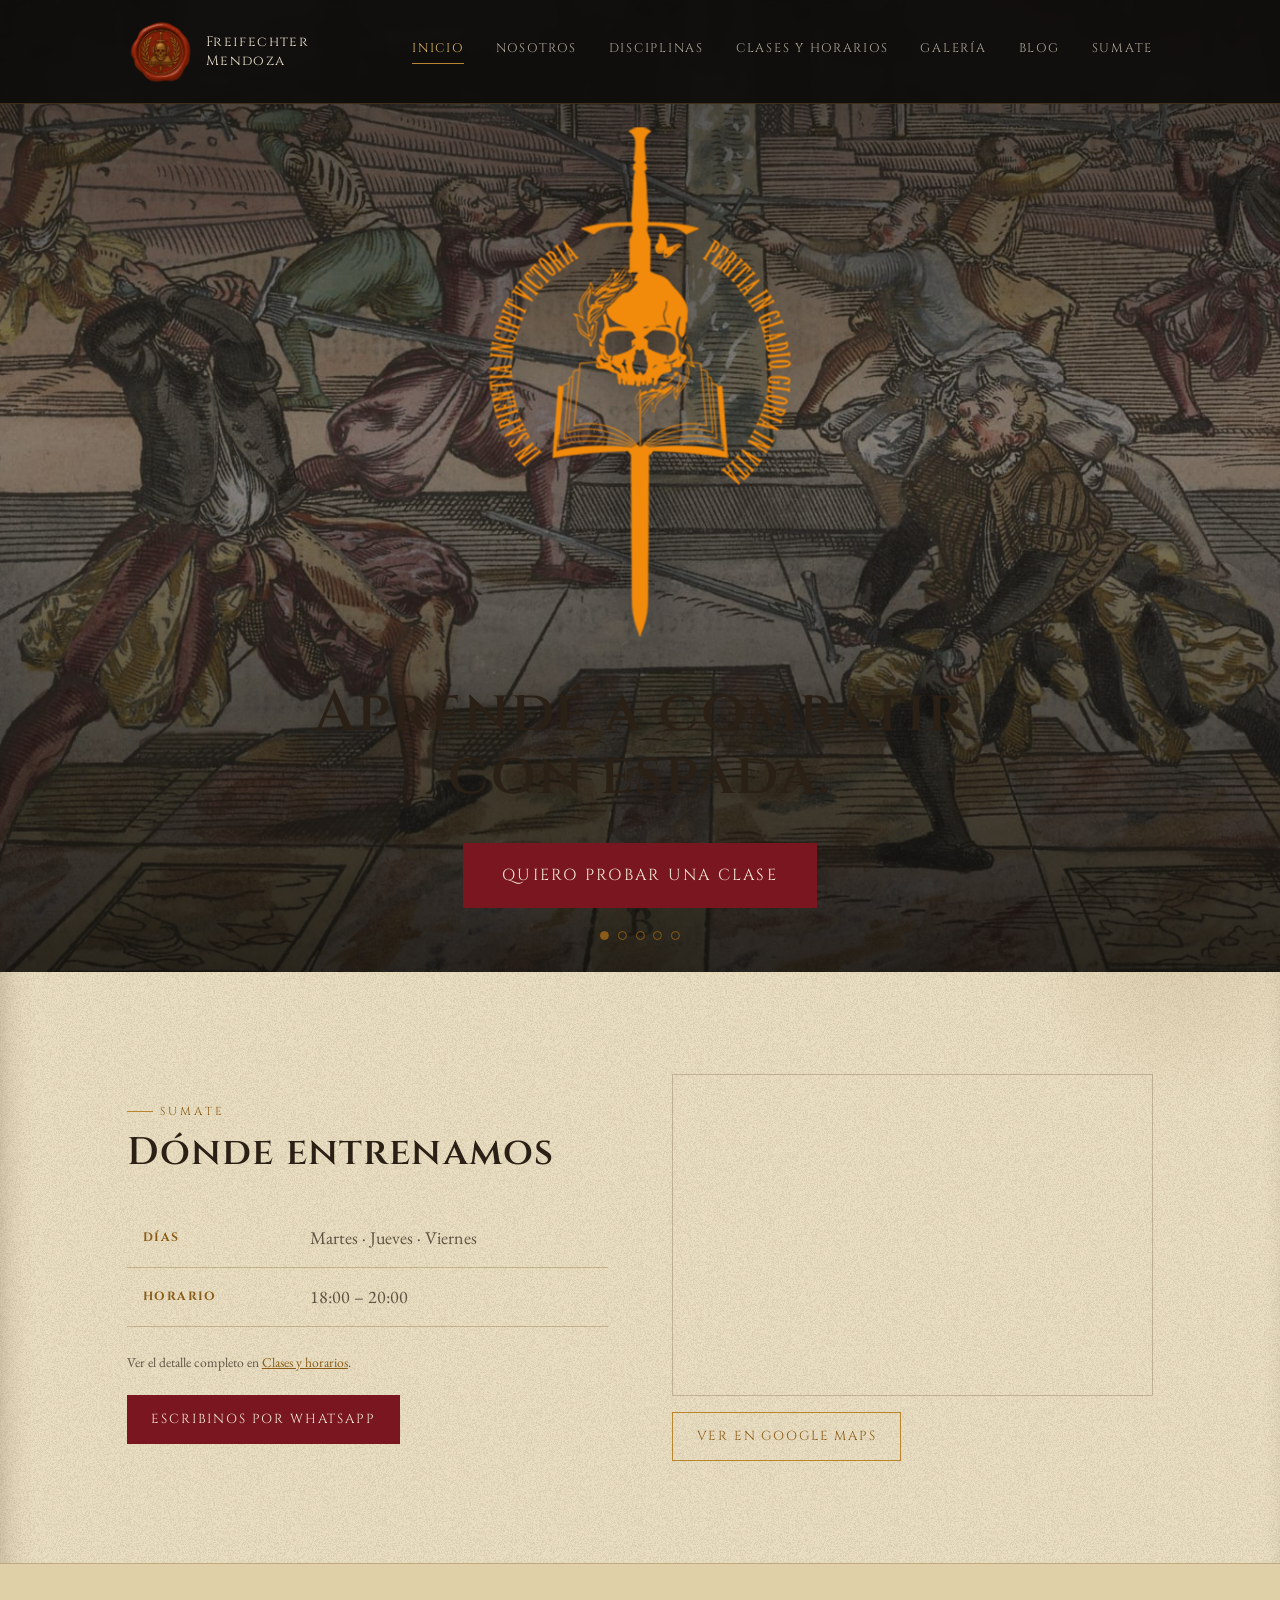
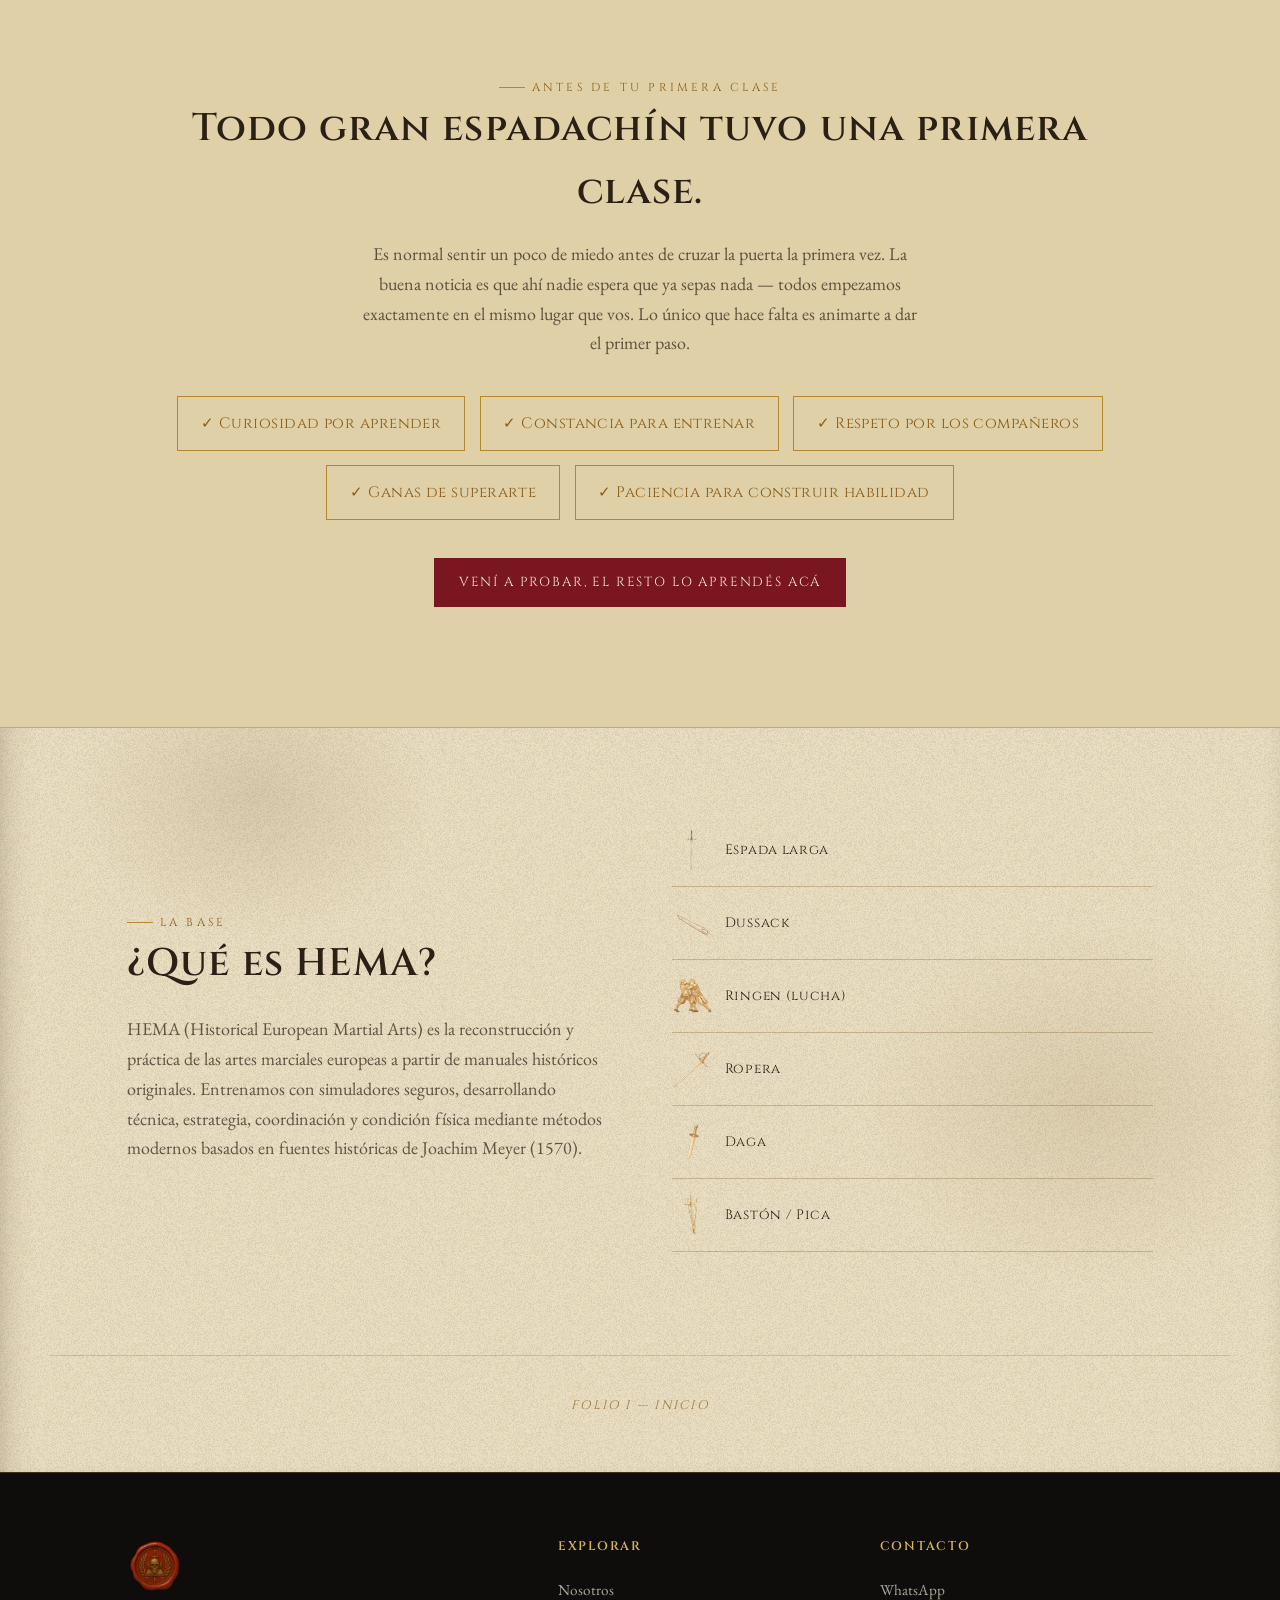
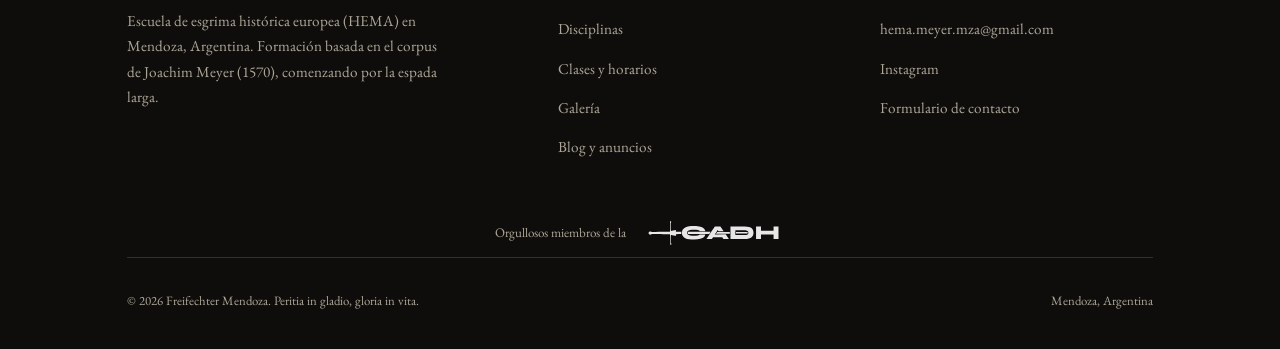
==== index.html @ 5e9ed5c6 "Add files via upload" ====
<!DOCTYPE html>
<html lang="es-AR">
<head>
<meta charset="UTF-8">
<meta name="viewport" content="width=device-width, initial-scale=1.0">
<title>Freifechter Mendoza · Esgrima Histórica Europea (HEMA) en Mendoza</title>
<meta name="description" content="Aprendé a combatir con espada en Mendoza. Esgrima Histórica Europea (HEMA) basada en el tratado de Joachim Meyer (1570). Clase de prueba sin cargo.">
<link rel="canonical" href="https://freifechter.ar/index.html">
<link rel="icon" type="image/png" href="assets/img/logo-icon.png">
<meta property="og:type" content="website">
<meta property="og:site_name" content="Freifechter Mendoza">
<meta property="og:title" content="Freifechter Mendoza · Esgrima Histórica Europea (HEMA) en Mendoza">
<meta property="og:description" content="Aprendé a combatir con espada en Mendoza. Esgrima Histórica Europea (HEMA) basada en el tratado de Joachim Meyer (1570).">
<meta property="og:image" content="https://freifechter.ar/assets/img/og-image.jpg">
<meta property="og:url" content="https://freifechter.ar/index.html">
<meta property="og:locale" content="es_AR">
<meta name="twitter:card" content="summary_large_image">
<meta name="twitter:title" content="Freifechter Mendoza · Esgrima Histórica Europea (HEMA) en Mendoza">
<meta name="twitter:description" content="Aprendé a combatir con espada en Mendoza. Basado en el tratado de Joachim Meyer (1570).">
<meta name="twitter:image" content="https://freifechter.ar/assets/img/og-image.jpg">
<link rel="stylesheet" href="assets/css/style.css">
<script type="application/ld+json">
{
  "@context": "https://schema.org",
  "@type": "SportsActivityLocation",
  "name": "Freifechter Mendoza",
  "url": "https://freifechter.ar/",
  "logo": "https://freifechter.ar/assets/img/logo.png",
  "image": "https://freifechter.ar/assets/img/og-image.jpg",
  "description": "Escuela de esgrima histórica europea (HEMA) en Mendoza, Argentina, basada en el tratado de Joachim Meyer (1570).",
  "sport": "Historical European Martial Arts (HEMA)",
  "email": "hema.meyer.mza@gmail.com",
  "telephone": "+5492613629978",
  "address": {
    "@type": "PostalAddress",
    "addressLocality": "Mendoza",
    "addressRegion": "Mendoza",
    "addressCountry": "AR"
  },
  "geo": {
    "@type": "GeoCoordinates",
    "latitude": -32.9106794,
    "longitude": -68.8632661
  },
  "sameAs": [
    "https://www.instagram.com/freifechtermendoza/"
  ]
}
</script>
</head>
<body>

<header class="site-header">
  <div class="container">
    <a href="index.html" class="brand">
      <img src="assets/img/logo-icon.png" alt="Escudo Freifechter Mendoza">
      <span class="brand-word">Freifechter<br>Mendoza</span>
    </a>
    <button class="nav-toggle" aria-label="Abrir menú" aria-expanded="false">☰</button>
    <nav class="main-nav">
      <a href="index.html" class="active">Inicio</a>
      <a href="nosotros.html" class="">Nosotros</a>
      <a href="disciplinas.html" class="">Disciplinas</a>
      <a href="horarios.html" class="">Clases y horarios</a>
      <a href="galeria.html" class="">Galería</a>
      <a href="blog.html" class="">Blog</a>
      <a href="contacto.html" class="">Sumate</a>
    </nav>
  </div>
</header>
<div class="sticky-cta">
  <a href="https://wa.me/5492613629978?text=Hola%21%20Quiero%20probar%20una%20clase%20en%20Freifechter%20Mendoza." target="_blank" rel="noopener" class="btn solid">Quiero probar una clase</a>
</div>

<main id="page" class="page-sheet">
<section class="hero-carousel">
  <div class="slide active" style="background-image:url('assets/img/hero/carousel-2.jpg')"></div>
  <div class="slide" style="background-image:url('assets/img/hero/carousel-3.jpg')"></div>
  <div class="slide" style="background-image:url('assets/img/hero/carousel-4.jpg')"></div>
  <div class="slide" style="background-image:url('assets/img/hero/carousel-5.jpg')"></div>
  <div class="slide" style="background-image:url('assets/img/hero/carousel-6.jpg')"></div>
  <div class="hero-content">
    <img src="assets/img/logo.png" alt="Freifechter Mendoza" class="hero-logo-big">
    <h1>Aprendé a combatir con espada.</h1>
    <a href="https://wa.me/5492613629978?text=Hola%21%20Quiero%20probar%20una%20clase%20en%20Freifechter%20Mendoza." target="_blank" rel="noopener" class="btn solid">Quiero probar una clase</a>
  </div>
  <div class="hero-dots">
    <button class="active" aria-label="Lámina 1"></button>
    <button aria-label="Lámina 2"></button>
    <button aria-label="Lámina 3"></button>
    <button aria-label="Lámina 4"></button>
    <button aria-label="Lámina 5"></button>
  </div>
</section>

<section>
  <div class="container split">
    <div class="reveal">
      <span class="eyebrow">Sumate</span>
      <h2>Dónde entrenamos</h2>
      <table class="schedule">
        <tr><th>Días</th><td>Martes · Jueves · Viernes</td></tr>
        <tr><th>Horario</th><td>18:00 – 20:00</td></tr>
      </table>
      <p class="form-note">Ver el detalle completo en <a href="horarios.html" style="color:var(--gold-light);">Clases y horarios</a>.</p>
      <a href="https://wa.me/5492613629978?text=Hola%21%20Quiero%20probar%20una%20clase%20en%20Freifechter%20Mendoza." target="_blank" rel="noopener" class="btn solid" style="margin-top:.5rem;">Escribinos por WhatsApp</a>
    </div>
    <div class="reveal">
      <div class="map-frame">
        <iframe src="https://www.google.com/maps?q=-32.9106794,-68.8632661&hl=es&z=15&output=embed" loading="lazy" title="Ubicación Freifechter Mendoza"></iframe>
      </div>
      <a href="https://maps.app.goo.gl/nJZAB4cJ3z2qL3cm6" target="_blank" rel="noopener" class="btn" style="margin-top:1rem;">Ver en Google Maps</a>
    </div>
  </div>
</section>

<section class="section-alt" style="text-align:center;">
  <div class="container">
    <span class="eyebrow">Antes de tu primera clase</span>
    <h2 style="margin-bottom:1rem;">Todo gran espadachín tuvo una primera clase.</h2>
    <p style="color:var(--text-soft);max-width:560px;margin:0 auto 2.4rem;">Es normal sentir un poco de miedo antes de cruzar la puerta la primera vez. La buena noticia es que ahí nadie espera que ya sepas nada — todos empezamos exactamente en el mismo lugar que vos. Lo único que hace falta es animarte a dar el primer paso.</p>
    <div class="myth-chips reveal">
      <span class="value-chip">✓ Curiosidad por aprender</span>
      <span class="value-chip">✓ Constancia para entrenar</span>
      <span class="value-chip">✓ Respeto por los compañeros</span>
      <span class="value-chip">✓ Ganas de superarte</span>
      <span class="value-chip">✓ Paciencia para construir habilidad</span>
    </div>
    <p style="margin-top:2.4rem;"><a href="https://wa.me/5492613629978?text=Hola%21%20Quiero%20probar%20una%20clase%20en%20Freifechter%20Mendoza." target="_blank" rel="noopener" class="btn solid">Vení a probar, el resto lo aprendés acá</a></p>
  </div>
</section>

<section>
  <div class="container split">
    <div class="reveal">
      <span class="eyebrow">La base</span>
      <h2>¿Qué es HEMA?</h2>
      <p style="color:var(--text-soft);">HEMA (Historical European Martial Arts) es la reconstrucción y práctica de las artes marciales europeas a partir de manuales históricos originales. Entrenamos con simuladores seguros, desarrollando técnica, estrategia, coordinación y condición física mediante métodos modernos basados en fuentes históricas de Joachim Meyer (1570).</p>
    </div>
    <ul class="weapon-list reveal">
      <li><img src="assets/img/espada-larga.png" alt=""> Espada larga</li>
      <li><img src="assets/img/dussack.png" alt=""> Dussack</li>
      <li><img src="assets/img/ringen.png" alt=""> Ringen (lucha)</li>
      <li><img src="assets/img/rapier.png" alt=""> Ropera</li>
      <li><img src="assets/img/daga.png" alt=""> Daga</li>
      <li><img src="assets/img/baston-pica.png" alt=""> Bastón / Pica</li>
    </ul>
  </div>
</section>
<div class="folio">Folio I — Inicio</div>
</main>

<footer>
  <div class="container">
    <div class="footer-grid">
      <div class="footer-brand">
        <img src="assets/img/logo-icon.png" alt="Escudo Freifechter Mendoza" style="width:56px;height:56px;">
        <p>Escuela de esgrima histórica europea (HEMA) en Mendoza, Argentina. Formación basada en el corpus de Joachim Meyer (1570), comenzando por la espada larga.</p>
      </div>
      <div>
        <h4>Explorar</h4>
        <ul>
          <li><a href="nosotros.html">Nosotros</a></li>
          <li><a href="disciplinas.html">Disciplinas</a></li>
          <li><a href="horarios.html">Clases y horarios</a></li>
          <li><a href="galeria.html">Galería</a></li>
          <li><a href="blog.html">Blog y anuncios</a></li>
        </ul>
      </div>
      <div>
        <h4>Contacto</h4>
        <ul>
          <li><a href="https://wa.me/5492613629978?text=Hola%21%20Quiero%20probar%20una%20clase%20en%20Freifechter%20Mendoza." target="_blank" rel="noopener">WhatsApp</a></li>
          <li><a href="mailto:hema.meyer.mza@gmail.com">hema.meyer.mza@gmail.com</a></li>
          <li><a href="https://www.instagram.com/freifechtermendoza/" target="_blank" rel="noopener">Instagram</a></li>
          <li><a href="contacto.html">Formulario de contacto</a></li>
        </ul>
      </div>
    </div>
    <div class="footer-partners">
      <span>Orgullosos miembros de la</span>
      <a href="https://www.cadh-hema.com.ar" target="_blank" rel="noopener">
        <img src="assets/img/logo-cadh.svg" alt="Comunidad Argentina de HEMA">
      </a>
    </div>
    <div class="footer-bottom">
      <span>© <span id="year"></span> Freifechter Mendoza. Peritia in gladio, gloria in vita.</span>
      <span>Mendoza, Argentina</span>
    </div>
  </div>
</footer>

<script>document.getElementById('year').textContent = new Date().getFullYear();</script>
<script src="assets/js/main.js"></script>
<script src="assets/js/hero-carousel.js"></script>
<script src="assets/js/page-transitions.js"></script>
</body>
</html>
---- assets/css/style.css ----
@import url('https://fonts.googleapis.com/css2?family=Cinzel:wght@500;600;700&family=EB+Garamond:ital,wght@0,400;0,500;0,600;1,400&display=swap');

/* ===== Tokens ===== */
:root{
  --ink:        #0e0d0b;
  --ink-2:      #17140f;
  --ink-3:      #221d16;
  --parchment:  #ece2cf;
  --parchment-2:#e2d5b8;
  --gold:       #b8862f;
  --gold-light: #d9b45c;
  --wax:        #7a1620;
  --wax-light:  #9c2430;
  --line:       rgba(184,134,47,.28);
  --text-soft:  rgba(236,226,207,.72);

  /* Fijas: para texto sobre superficies de acento (botones, badges) que no
     deben invertirse aunque el tema de la página (.page-sheet) cambie */
  --ink-fixed:   #0e0d0b;
  --cream-fixed: #f4ead2;

  --display: 'Cinzel', serif;
  --body: 'EB Garamond', serif;

  --maxw: 1180px;
}

*,*::before,*::after{ box-sizing: border-box; }
html{ scroll-behavior: smooth; }
body{
  margin:0;
  background: var(--ink);
  color: var(--parchment);
  font-family: var(--body);
  font-size: 18px;
  line-height: 1.65;
  -webkit-font-smoothing: antialiased;
}
img{ max-width:100%; display:block; }
a{ color: inherit; }

h1,h2,h3,h4{
  font-family: var(--display);
  font-weight: 600;
  letter-spacing: .03em;
  margin: 0 0 .5em;
  color: var(--parchment);
}
h1{ font-size: clamp(2.4rem, 5vw, 4.2rem); line-height: 1.08; }
h2{ font-size: clamp(1.7rem, 3vw, 2.5rem); }
h3{ font-size: 1.3rem; }
p{ margin: 0 0 1em; }

.eyebrow{
  display:inline-flex; align-items:center; gap:.6em;
  font-family: var(--display);
  font-size: .72rem;
  letter-spacing: .28em;
  text-transform: uppercase;
  color: var(--gold-light);
}
.eyebrow::before{
  content:""; width:26px; height:1px; background: var(--gold);
}

.container{ max-width: var(--maxw); margin: 0 auto; padding: 0 6vw; }
section{ padding: clamp(3.5rem, 8vw, 7rem) 0; position:relative; }
.rule{
  width:100%; height:1px;
  background: linear-gradient(90deg, transparent, var(--line) 20%, var(--line) 80%, transparent);
  border:0;
}

/* ===== Botones ===== */
.btn{
  display:inline-flex; align-items:center; gap:.6em;
  font-family: var(--display);
  font-size: .82rem;
  letter-spacing:.14em;
  text-transform: uppercase;
  text-decoration:none;
  padding: .95em 1.8em;
  border: 1px solid var(--gold);
  color: var(--gold-light);
  background: transparent;
  transition: background .25s ease, color .25s ease, transform .2s ease;
}
.btn:hover{ background: var(--gold); color: var(--ink-fixed); transform: translateY(-1px); }
.btn.solid{ background: var(--wax); border-color: var(--wax); color: var(--cream-fixed); }
.btn.solid:hover{ background: var(--wax-light); border-color: var(--wax-light); }

/* ===== Header / Nav ===== */
.site-header{
  position: fixed; top:0; left:0; right:0; z-index: 100;
  padding: 1.1rem 0;
  transition: background .35s ease, padding .35s ease, border-color .35s ease;
  border-bottom: 1px solid var(--line);
  background: rgba(14,13,11,.92);
  backdrop-filter: blur(6px);
}
.site-header.solid{
  background: rgba(14,13,11,.92);
  backdrop-filter: blur(6px);
  border-bottom-color: var(--line);
  padding: .7rem 0;
}
.site-header .container{ display:flex; align-items:center; justify-content:space-between; gap:1.5rem; }
.brand{ display:flex; align-items:center; gap:.7rem; text-decoration:none; }
.brand svg, .brand img{ width:68px; height:68px; object-fit:contain; color: var(--gold-light); flex-shrink:0; }
.brand-word{ font-family: var(--display); font-size:.86rem; line-height:1.35; letter-spacing:.1em; color: var(--parchment); }

.nav-toggle{
  display:none; background:none; border:1px solid var(--line); color: var(--gold-light);
  width:42px; height:42px; align-items:center; justify-content:center; cursor:pointer;
}
nav.main-nav{ display:flex; align-items:center; gap:2rem; }
nav.main-nav a{
  font-family: var(--display); font-size: .78rem; letter-spacing:.14em; text-transform:uppercase;
  text-decoration:none; color: var(--text-soft); padding-bottom: 4px; border-bottom: 1px solid transparent;
  transition: color .2s, border-color .2s;
}
nav.main-nav a:hover, nav.main-nav a.active{ color: var(--gold-light); border-color: var(--gold); }

/* ===== Hero ===== */
.hero{
  min-height: 100vh;
  display:flex; align-items:center; justify-content:center; text-align:center;
  padding-top: 7rem;
  background:
    radial-gradient(ellipse at 50% 0%, rgba(184,134,47,.10), transparent 60%),
    var(--ink);
  position:relative;
  overflow:hidden;
}
.hero::before{
  content:""; position:absolute; inset:0;
  background-image: repeating-linear-gradient(0deg, rgba(255,255,255,.015) 0 1px, transparent 1px 3px);
  pointer-events:none;
}
.hero-inner{ position:relative; z-index:1; max-width: 760px; margin: 0 auto; padding: 0 6vw; }
.hero-crest{ width: clamp(150px, 22vw, 220px); margin: 0 auto 1.6rem; color: var(--gold-light); }
.hero h1{ margin-bottom:.4rem; }
.hero .motto{
  font-style: italic; color: var(--text-soft); font-size: 1.15rem; margin-bottom: 2rem;
}
.hero-cta{ display:flex; gap:1rem; justify-content:center; flex-wrap:wrap; }
.hero .scroll-hint{
  position:absolute; bottom: 2.2rem; left:50%; transform:translateX(-50%);
  font-family: var(--display); font-size:.65rem; letter-spacing:.3em; color: var(--text-soft);
}

/* ===== Sub-hero (páginas internas) ===== */
.page-hero{
  padding: 9rem 0 3rem; text-align:center;
  background: linear-gradient(180deg, var(--ink-2), var(--ink));
  border-bottom: 1px solid var(--line);
}
.page-hero h1{ margin-bottom: .6rem; }
.page-hero p{ color: var(--text-soft); max-width: 640px; margin: 0 auto; }

/* ===== Cards / Grid ===== */
.grid{ display:grid; gap: 2.4rem; }
.grid.cols-3{ grid-template-columns: repeat(3, 1fr); }
.grid.cols-2{ grid-template-columns: repeat(2, 1fr); }

.card{
  background: var(--ink-2);
  border: 1px solid var(--line);
  padding: 2.2rem 1.9rem;
  position: relative;
}
.card .icon{ width:44px; height:44px; color: var(--gold-light); margin-bottom: 1.2rem; }
.card h3{ margin-bottom:.6rem; }
.card p{ color: var(--text-soft); margin-bottom:0; font-size: .98rem; }

.card.dark{ background: var(--ink-3); }

/* ===== Artículo de blog (lectura larga) ===== */
.article-hero{ padding: 8rem 0 2rem; }
.article-hero .back-link{
  display:inline-flex; align-items:center; gap:.4em; font-family: var(--display);
  font-size:.75rem; letter-spacing:.1em; text-transform:uppercase; color: var(--gold-light);
  text-decoration:none; margin-bottom:1.6rem;
}
.article-hero h1{ max-width: 20ch; }
.article-body{ max-width: 68ch; margin: 0 auto; }
.article-body p{ color: var(--text-soft); font-size:1.08rem; line-height:1.8; margin-bottom:1.4em; }
.article-body h2{ font-size:1.5rem; margin-top:2.2em; margin-bottom:.6em; }
.article-body blockquote{
  margin: 2em 0; padding: .2em 0 .2em 1.4em; border-left: 3px solid var(--gold);
  font-style: italic; color: var(--parchment); font-size:1.15rem;
}
.article-meta{ display:flex; gap:1.2rem; align-items:center; color: var(--text-soft); font-size:.85rem; margin-bottom:2.5rem; }


/* ===== Sección oscura alterna / parchment ===== */
.section-alt{ background: var(--ink-2); border-top:1px solid var(--line); border-bottom:1px solid var(--line); }

.split{ display:grid; grid-template-columns: 1fr 1fr; gap: 4rem; align-items:center; }

/* ===== Tabla horarios ===== */
table.schedule{ width:100%; border-collapse:collapse; margin: 1.5rem 0; }
table.schedule th, table.schedule td{
  text-align:left; padding: .9rem 1rem; border-bottom:1px solid var(--line);
}
table.schedule th{ font-family: var(--display); font-size:.75rem; letter-spacing:.12em; text-transform:uppercase; color: var(--gold-light); }
table.schedule td{ color: var(--text-soft); }

/* ===== Galería ===== */
.gallery-grid{ display:grid; grid-template-columns: repeat(3,1fr); gap: 1rem; }
.gallery-item{
  aspect-ratio: 4/5; background: var(--ink-3); border:1px solid var(--line);
  display:flex; align-items:center; justify-content:center; text-align:center; padding:1rem;
  color: var(--text-soft); font-size:.85rem; position:relative; overflow:hidden;
}
.gallery-item img{ position:absolute; inset:0; width:100%; height:100%; object-fit:cover; }
.gallery-item .placeholder-icon{ width:34px; height:34px; color: var(--gold); margin: 0 auto .6rem; opacity:.7; }

/* ===== Eventos ===== */
.event-card{ display:flex; gap:1.4rem; border-bottom:1px solid var(--line); padding: 1.8rem 0; }
.event-date{
  flex: 0 0 84px; text-align:center; border:1px solid var(--gold); padding: .7rem .4rem; height:fit-content;
}
.event-date .day{ font-family: var(--display); font-size:1.7rem; color: var(--gold-light); line-height:1; }
.event-date .month{ font-size:.68rem; letter-spacing:.14em; text-transform:uppercase; color: var(--text-soft); }
.event-tag{
  display:inline-block; font-size:.68rem; letter-spacing:.1em; text-transform:uppercase;
  color: var(--wax-light); border:1px solid var(--wax); padding:.2em .7em; margin-bottom:.5em;
}

/* ===== Formularios ===== */
form.club-form{ display:grid; gap:1.2rem; max-width: 560px; }
.field{ display:grid; gap:.4rem; }
.field label{
  font-family: var(--display); font-size:.72rem; letter-spacing:.14em; text-transform:uppercase; color: var(--gold-light);
}
.field input, .field select, .field textarea{
  background: var(--ink-2); border:1px solid var(--line); color: var(--parchment);
  padding: .85rem 1rem; font-family: var(--body); font-size:1rem;
}
.field input:focus, .field select:focus, .field textarea:focus{
  outline: none; border-color: var(--gold);
}
.field-row{ display:grid; grid-template-columns:1fr 1fr; gap:1.2rem; }
.form-note{ font-size:.85rem; color: var(--text-soft); }

/* ===== Footer ===== */
footer{ border-top:1px solid var(--line); padding: 4rem 0 2.4rem; }
.footer-grid{ display:grid; grid-template-columns: 1.4fr 1fr 1fr; gap: 3rem; margin-bottom: 3rem; }
.footer-brand svg, .footer-brand img{ width:56px; height:56px; object-fit:contain; color: var(--gold-light); margin-bottom:1rem; }
.footer-brand p{ color: var(--text-soft); font-size:.95rem; max-width: 320px; }
footer h4{ font-family: var(--display); font-size:.78rem; letter-spacing:.14em; text-transform:uppercase; color: var(--gold-light); margin-bottom:1rem; }
footer ul{ list-style:none; margin:0; padding:0; display:grid; gap:.6rem; }
footer a{ text-decoration:none; color: var(--text-soft); font-size:.95rem; }
footer a:hover{ color: var(--gold-light); }
.footer-partners{
  display:flex; align-items:center; justify-content:center; gap:1rem;
  flex-wrap:wrap; margin-top: 2rem;
}
.footer-partners span{ font-size:.82rem; color: var(--text-soft); }
.footer-partners img{ height:48px; width:auto; opacity:.9; transition: opacity .2s ease; filter: brightness(1.15); }
.footer-partners a:hover img{ opacity:1; }

.footer-bottom{
  display:flex; justify-content:space-between; flex-wrap:wrap; gap:1rem;
  font-size:.8rem; color: var(--text-soft); padding-top: 2rem; border-top:1px solid var(--line);
}

/* ===== Reveal on scroll ===== */
.reveal{ opacity:0; transform: translateY(18px); transition: opacity .7s ease, transform .7s ease; }
.reveal.in{ opacity:1; transform:none; }
@media (prefers-reduced-motion: reduce){
  .reveal{ opacity:1; transform:none; transition:none; }
  html{ scroll-behavior:auto; }
}

/* ===== Hero carousel (landing) ===== */
.hero-carousel{
  position:relative; min-height:100vh;
  display:flex; align-items:center; justify-content:center; text-align:center;
  overflow:hidden; padding: 7rem 1.5rem 4rem;
  background: var(--ink);
}
.hero-carousel .slide{
  position:absolute; inset:0; background-size:cover; background-position:center;
  opacity:0; transition: opacity 1.8s ease; z-index:0;
}
.hero-carousel .slide.active{ opacity:1; }
.hero-carousel::before{
  content:""; position:absolute; inset:0; z-index:1;
  background:
    linear-gradient(180deg, rgba(9,8,6,.72) 0%, rgba(9,8,6,.42) 45%, rgba(9,8,6,.82) 100%);
}
.hero-carousel .hero-content{ position:relative; z-index:2; max-width: 760px; animation: heroPunch 1.1s cubic-bezier(.16,.9,.25,1) both; }
@keyframes heroPunch{ from{ opacity:0; transform: translateY(26px) scale(.97);} to{ opacity:1; transform:none; } }
@media (prefers-reduced-motion: reduce){ .hero-carousel .hero-content{ animation:none; } }
.hero-logo-big{
  height: clamp(240px, 60vh, 620px); width:auto; margin: 0 auto 1.8rem;
  filter: drop-shadow(0 6px 22px rgba(0,0,0,.55));
}
.hero-carousel h1{
  font-size: clamp(2rem, 4.6vw, 3.6rem); line-height:1.1; margin-bottom: 2.2rem;
  text-shadow: 0 3px 24px rgba(0,0,0,.55);
}
.hero-carousel .btn{ font-size:1rem; padding: 1.15em 2.4em; }
.hero-dots{
  position:absolute; bottom: 2rem; left:50%; transform:translateX(-50%); z-index:2;
  display:flex; gap:.55rem;
}
.hero-dots button{
  width:9px; height:9px; border-radius:50%; padding:0; cursor:pointer;
  border:1px solid var(--gold-light); background:transparent; transition: background .25s ease;
}
.hero-dots button.active{ background: var(--gold-light); }

/* CTA flotante siempre visible en mobile */
.sticky-cta{
  position: fixed; left:0; right:0; bottom:0; z-index: 90;
  display:none; padding: .8rem 1rem; background: rgba(14,13,11,.96);
  border-top:1px solid var(--line); backdrop-filter: blur(6px);
}
.sticky-cta .btn{ width:100%; justify-content:center; }
@media (max-width: 680px){ .sticky-cta{ display:block; } body{ padding-bottom: 4.6rem; } }

/* ===== Iconos laterales (qué es HEMA) ===== */
.weapon-list{ display:grid; gap: 1rem; list-style:none; margin:0; padding:0; }
.weapon-list li{
  display:flex; align-items:center; gap:.8rem; font-family: var(--display);
  font-size:.85rem; letter-spacing:.05em; color: var(--parchment);
  border-bottom: 1px solid var(--line); padding-bottom: 1rem;
}
.weapon-list li img{ width:40px; height:40px; object-fit:contain; flex-shrink:0; }
.weapon-list li span.ico{ font-size:1.2rem; }
.plate-frame{
  background: var(--ink-2); border:1px solid var(--gold); padding: 10px;
  box-shadow: 0 0 0 1px rgba(184,134,47,.15), 0 24px 50px -20px rgba(0,0,0,.55);
}
.plate-frame img{ width:100%; display:block; }

/* ===== Timeline de entrenamiento (horizontal) ===== */
.training-flow{ display:flex; flex-wrap:wrap; align-items:center; justify-content:center; gap: .3rem 0; }
.training-flow .step{
  border:1px solid var(--line); background: var(--ink-2); padding: 1rem 1.3rem;
  font-family: var(--display); font-size:.82rem; letter-spacing:.08em; text-align:center; text-transform:uppercase;
  color: var(--gold-light);
}
.training-flow .arrow{ color: var(--gold); padding: 0 .7rem; font-size:1.1rem; }
@media (max-width:680px){
  .training-flow{ flex-direction:column; }
  .training-flow .arrow{ transform: rotate(90deg); padding: .2rem 0; }
}

/* ===== Roadmap primer año (vertical) ===== */
.roadmap{ display:grid; gap: 0; }
.roadmap .rm-item{
  display:grid; grid-template-columns: 110px 1fr; gap: 1.6rem; padding: 1.6rem 0;
  border-bottom:1px solid var(--line);
}
.roadmap .rm-item:last-child{ border-bottom:none; }
.roadmap .rm-month{ font-family: var(--display); color: var(--gold-light); font-size:1rem; letter-spacing:.08em; }
.roadmap .rm-month span{ display:block; font-size:.65rem; color: var(--text-soft); letter-spacing:.14em; margin-top:.2rem; }
.roadmap p{ margin:0; color: var(--text-soft); }
@media (max-width:680px){ .roadmap .rm-item{ grid-template-columns: 1fr; gap:.4rem; } }

/* ===== FAQ (siempre visible, sin acordeón) ===== */
.faq-list{ display:grid; gap: 1.8rem; }
.faq-item h3{ margin-bottom:.4rem; }
.faq-item p{ color: var(--text-soft); margin:0; }

/* ===== Mitos (lista larga, con explicación) ===== */
.myth-list{ display:grid; gap: 1rem; }
.myth-item{
  display:flex; gap:.9rem; align-items:flex-start; padding: 1rem 1.2rem;
  background: var(--ink-2); border:1px solid var(--line);
}
.myth-item .mark{ color: var(--gold-light); font-family: var(--display); flex-shrink:0; }
.myth-item .myth{ color: var(--text-soft); font-size:.85rem; display:block; margin-bottom:.15rem; text-decoration: line-through; opacity:.6; }
.myth-item .real{ font-family: var(--body); font-style: italic; }

/* ===== Mitos compactos (chips cortos, para la home) ===== */
.myth-chips{ display:flex; flex-wrap:wrap; gap:.9rem; justify-content:center; }
.myth-chip{
  display:inline-flex; align-items:center; gap:.6em; border:1px solid var(--gold);
  padding: .9em 1.5em; font-family: var(--display); font-size:.95rem; letter-spacing:.03em;
  color: var(--parchment); background: var(--ink-2);
}
.myth-chip .x{ color: var(--wax-light); font-weight:bold; }

.value-chip{
  display:inline-flex; align-items:center; gap:.6em; border:1px solid var(--gold);
  padding: .9em 1.5em; font-family: var(--display); font-size:.95rem; letter-spacing:.03em;
  color: var(--gold-light); background: var(--ink-2);
}

/* ===== Badges de estado (disciplinas) ===== */
.status{
  display:inline-block; font-family: var(--display); font-size:.66rem; letter-spacing:.12em;
  text-transform:uppercase; padding:.3em .8em; margin-bottom: .8rem;
}
.status.activa{ color: var(--ink-fixed); background: var(--gold-light); }
.status.formacion{ color: var(--gold-light); background:transparent; border:1px solid var(--gold); }

/* ===== Mapa ===== */
.map-frame{ border:1px solid var(--line); filter: grayscale(.4) sepia(.15) contrast(1.05); }
.map-frame iframe{ width:100%; height:320px; border:0; display:block; }

@media (max-width: 900px){
  .hero-carousel{ padding-top: 8rem; }
}


/* ===== Experimento: tratado antiguo — páginas con vuelta de hoja ===== */
body{ perspective: 1800px; }

.page-sheet{
  /* Tema de página: papel envejecido (invierte la paleta solo dentro de la hoja;
     header y footer quedan con el tema oscuro original, como la tapa del libro) */
  --ink:        #e9ddc0;
  --ink-2:      #dfd0a8;
  --ink-3:      #d3c091;
  --parchment:  #2b2015;
  --gold-light: #8a5c17;
  --text-soft:  rgba(43,32,21,.72);
  --line:       rgba(120,80,30,.3);

  background-color: var(--ink);
  background-image:
    radial-gradient(ellipse 340px 260px at 8% 12%, rgba(120,90,40,.16), transparent 60%),
    radial-gradient(ellipse 260px 300px at 92% 30%, rgba(120,90,40,.14), transparent 60%),
    radial-gradient(ellipse 300px 240px at 20% 78%, rgba(90,60,20,.12), transparent 60%),
    radial-gradient(ellipse 380px 300px at 85% 88%, rgba(120,90,40,.13), transparent 60%),
    radial-gradient(ellipse 900px 500px at 50% 0%, rgba(255,250,235,.35), transparent 60%),
    url("../img/paper-noise.png");
  background-repeat: no-repeat, no-repeat, no-repeat, no-repeat, no-repeat, repeat;
  background-size: auto, auto, auto, auto, auto, 256px 256px;
  color: var(--parchment);
  position: relative;
  transform-origin: left center;
  transform-style: preserve-3d;
  will-change: transform, opacity;
  transition: transform .5s cubic-bezier(.6,0,.4,1), opacity .42s ease;
  box-shadow: inset 26px 0 36px -30px rgba(60,42,20,.35), inset -10px 0 24px -20px rgba(60,42,20,.25);
}

.page-sheet.leaving{
  transform: rotateY(-12deg) translateX(-2%) scale(.98);
  opacity: 0;
  box-shadow: -40px 0 80px -20px rgba(0,0,0,.6);
}
.page-sheet.entering{
  transform: rotateY(10deg) translateX(2%) scale(.98);
  opacity: 0;
}
.page-sheet.settled{
  transform: none;
  opacity: 1;
}

.folio{
  max-width: var(--maxw); margin: 0 auto; padding: 2.5rem 6vw 3.5rem;
  text-align:center; font-family: var(--display); font-style:italic; font-size:.78rem;
  letter-spacing:.18em; text-transform:uppercase; color: var(--gold-light); opacity:.75;
  border-top: 1px solid var(--line);
}

@media (prefers-reduced-motion: reduce){
  .page-sheet, .page-sheet.leaving, .page-sheet.entering, .page-sheet.settled{
    transition:none; transform:none; opacity:1;
  }
}

@media (max-width: 900px){
  .grid.cols-3{ grid-template-columns: 1fr 1fr; }
  .footer-grid{ grid-template-columns: 1fr 1fr; }
  .split{ grid-template-columns: 1fr; gap:2rem; }
}
@media (max-width: 680px){
  body{ font-size:16.5px; }
  .grid.cols-3, .grid.cols-2{ grid-template-columns: 1fr; }
  .gallery-grid{ grid-template-columns: repeat(2,1fr); }
  .field-row{ grid-template-columns: 1fr; }
  .footer-grid{ grid-template-columns: 1fr; gap:2rem; }
  nav.main-nav{
    position:fixed; inset: 0 0 0 auto; width: min(76vw, 320px);
    background: var(--ink-2); border-left:1px solid var(--line);
    flex-direction:column; align-items:flex-start; justify-content:center;
    gap: 1.6rem; padding: 2rem; transform: translateX(100%); transition: transform .3s ease;
  }
  nav.main-nav.open{ transform:none; }
  .nav-toggle{ display:flex; }
}
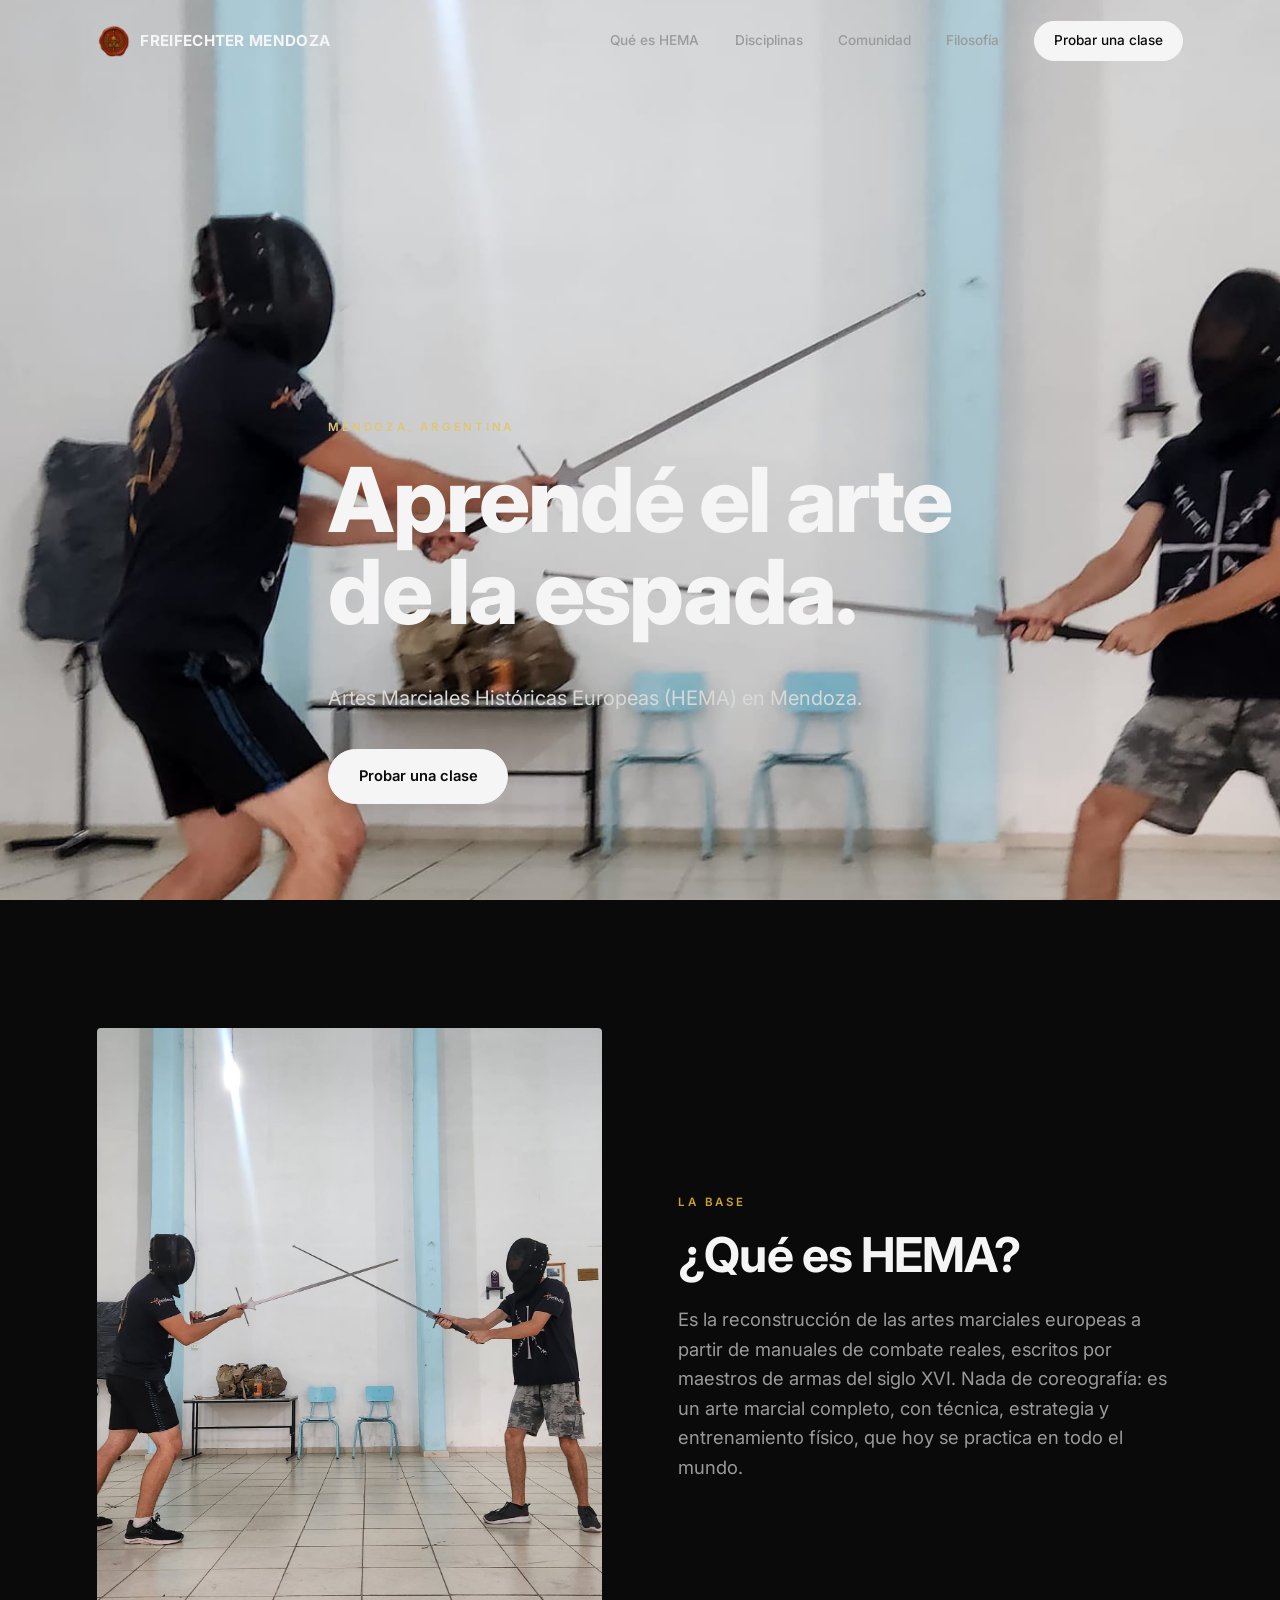
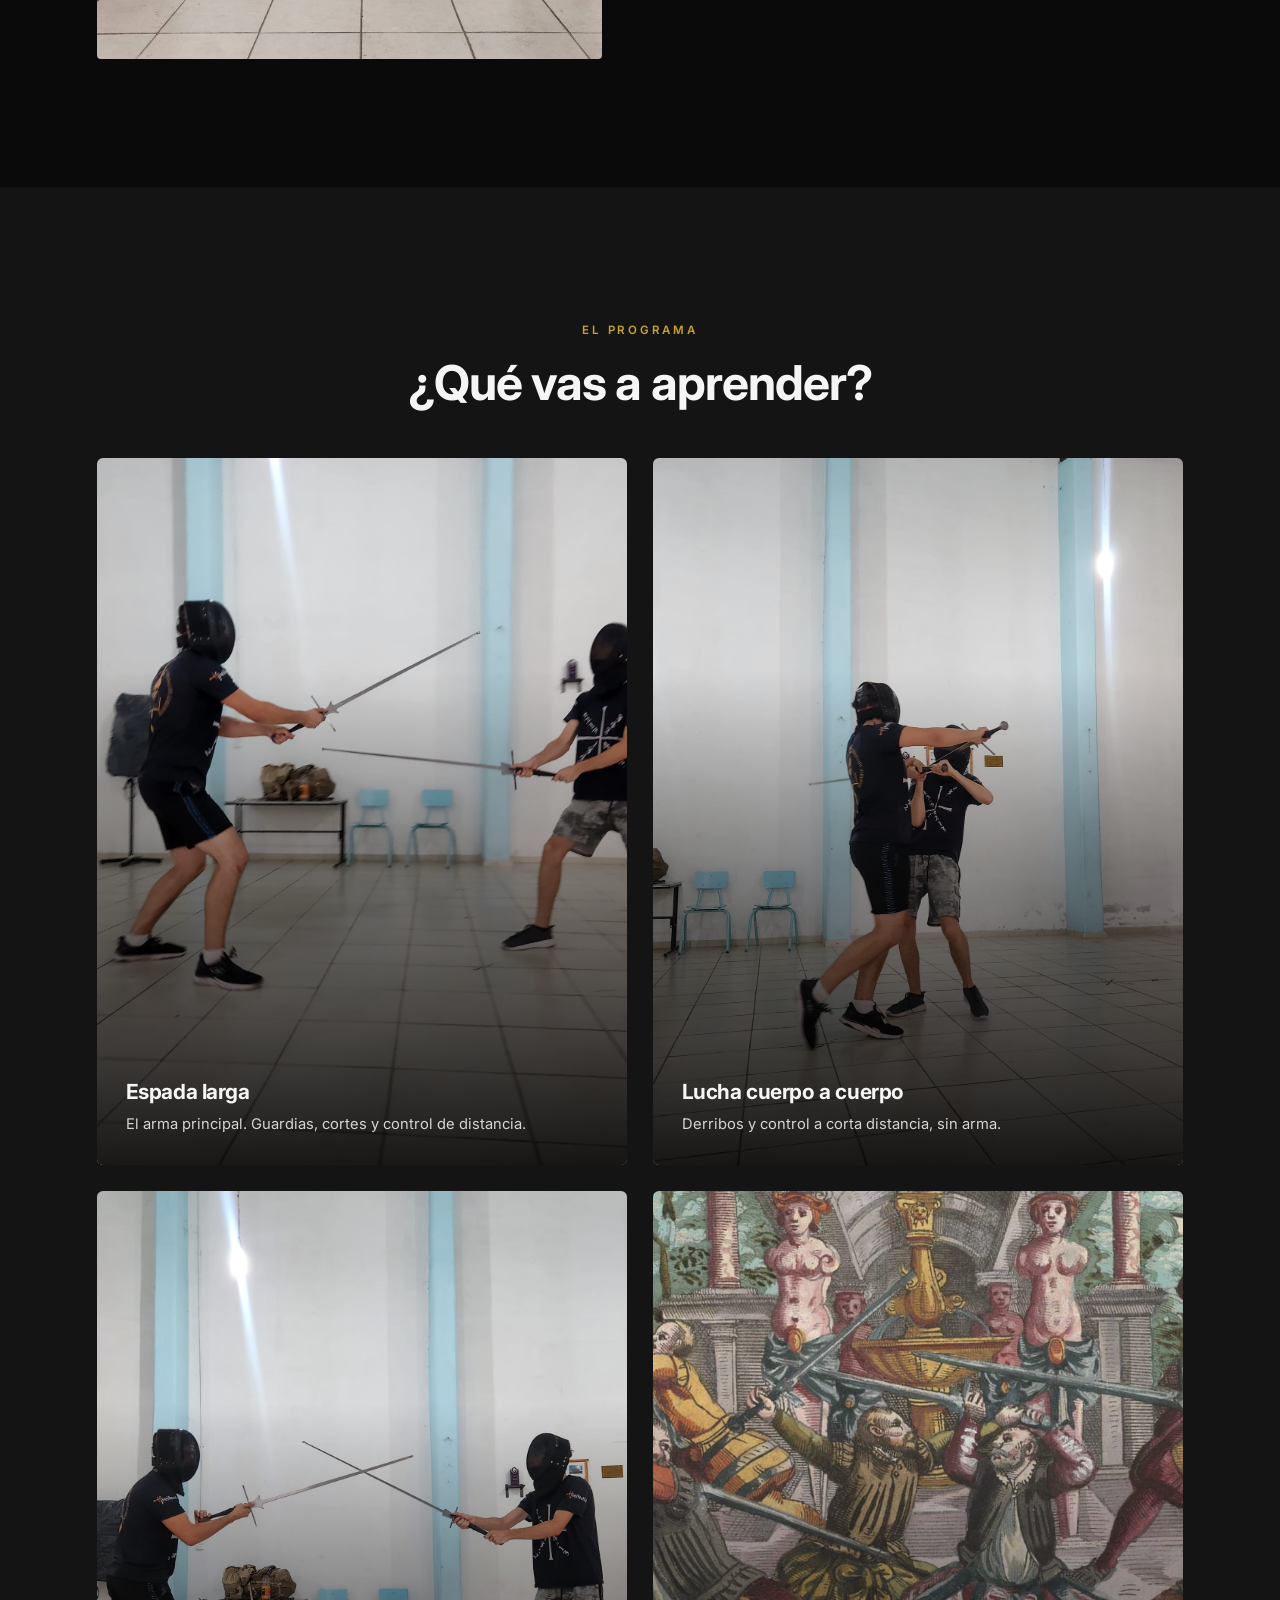
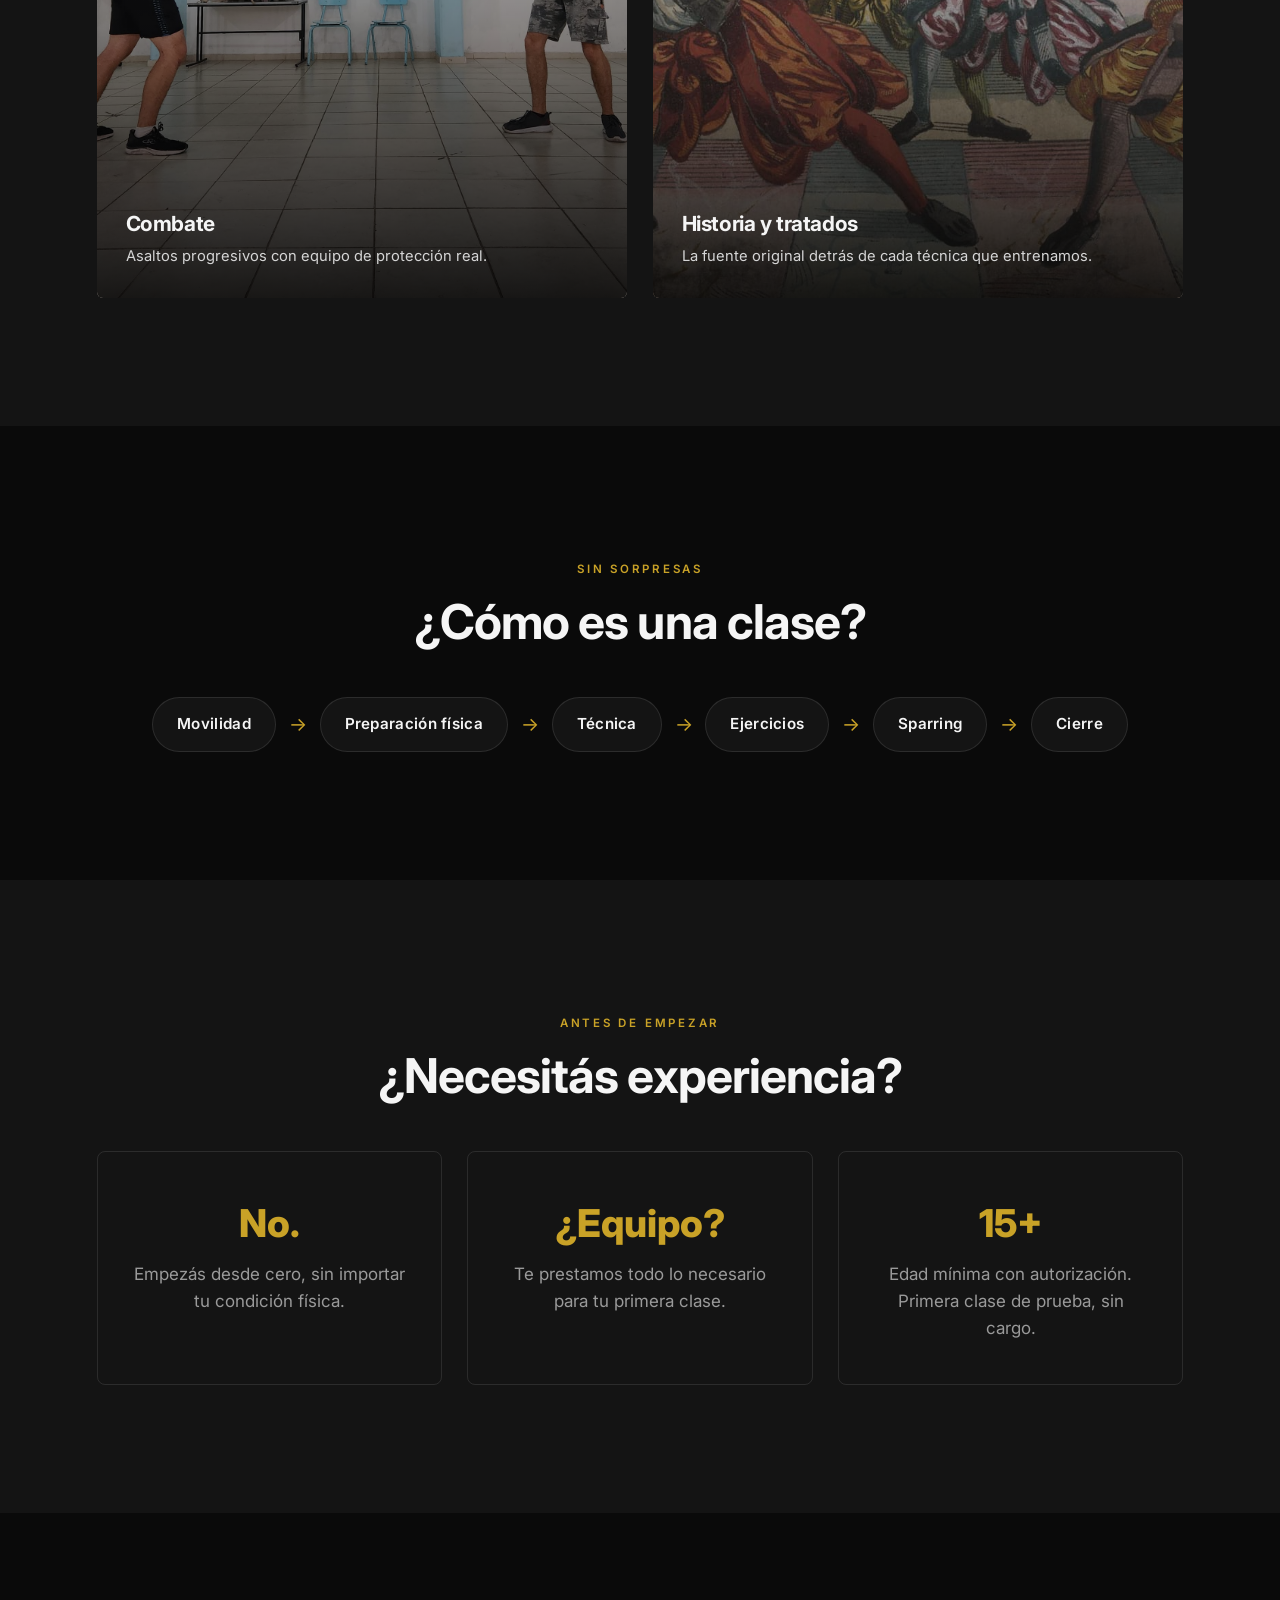
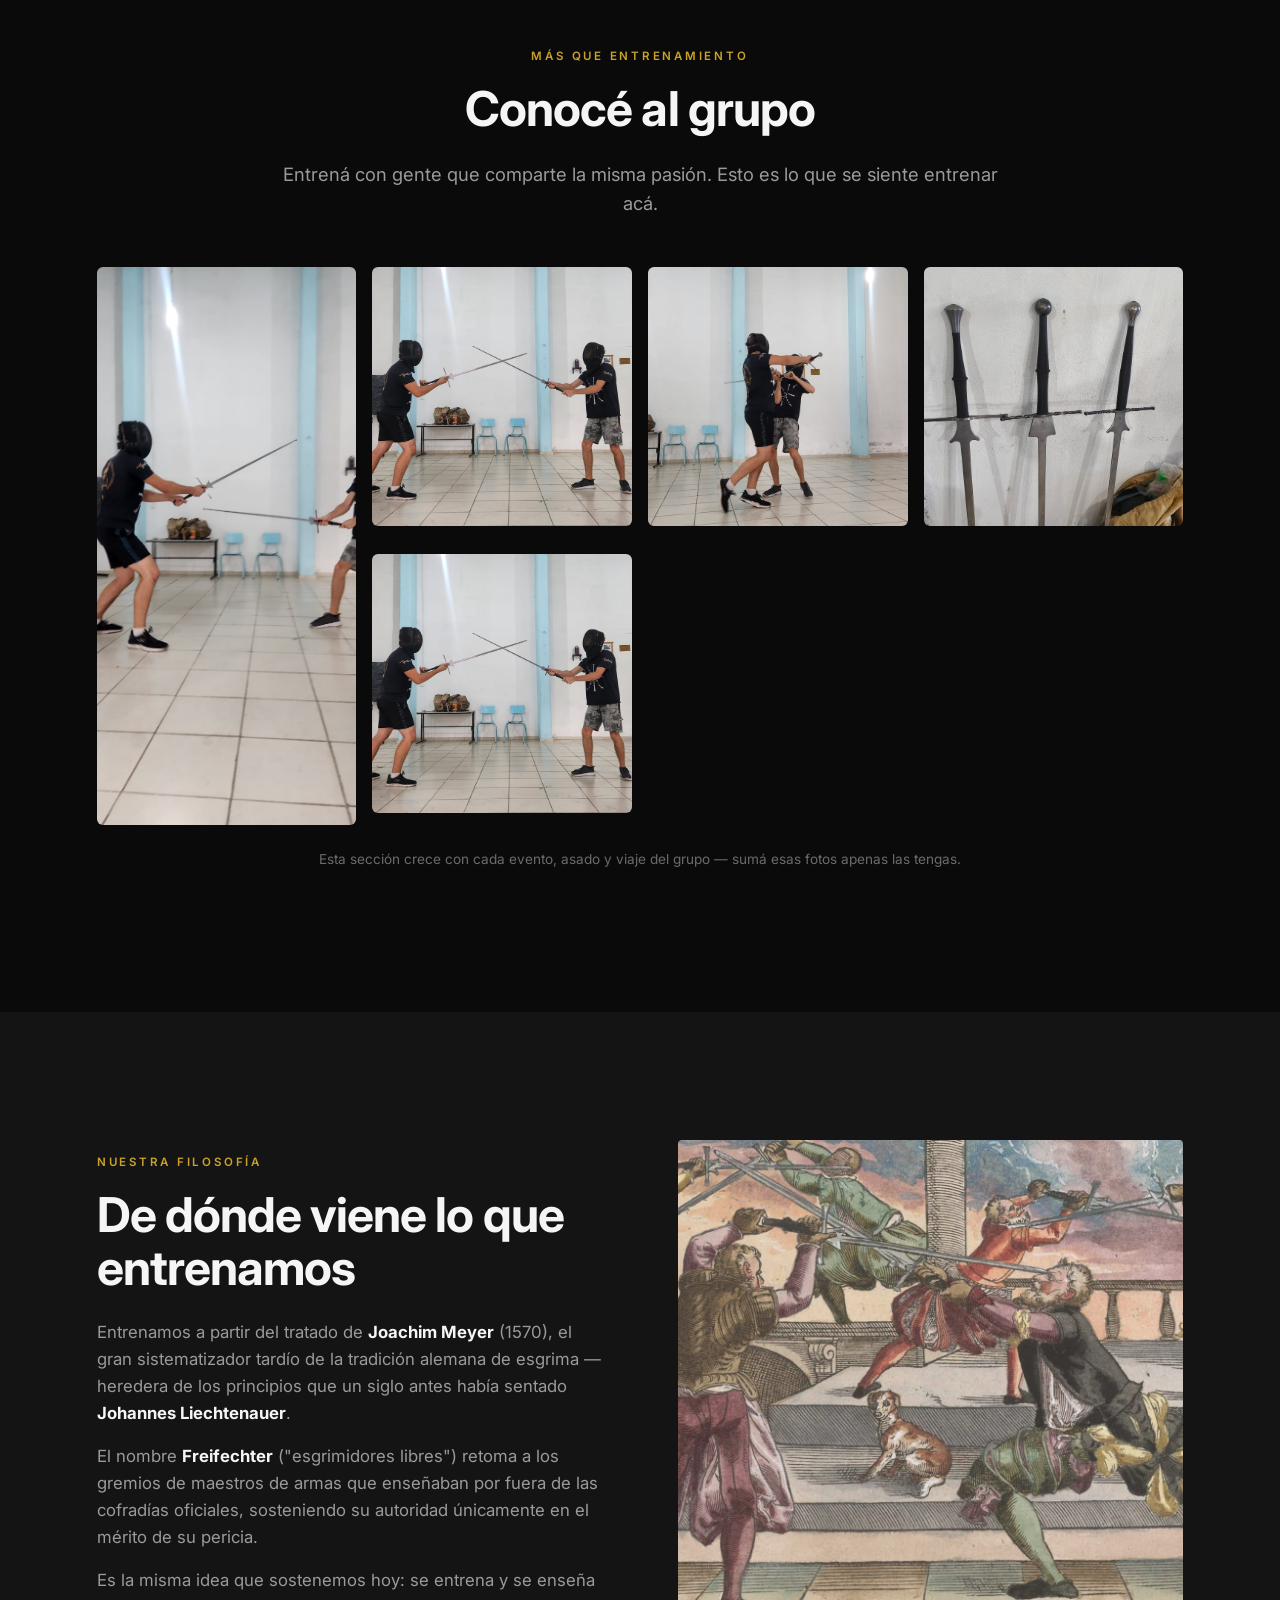
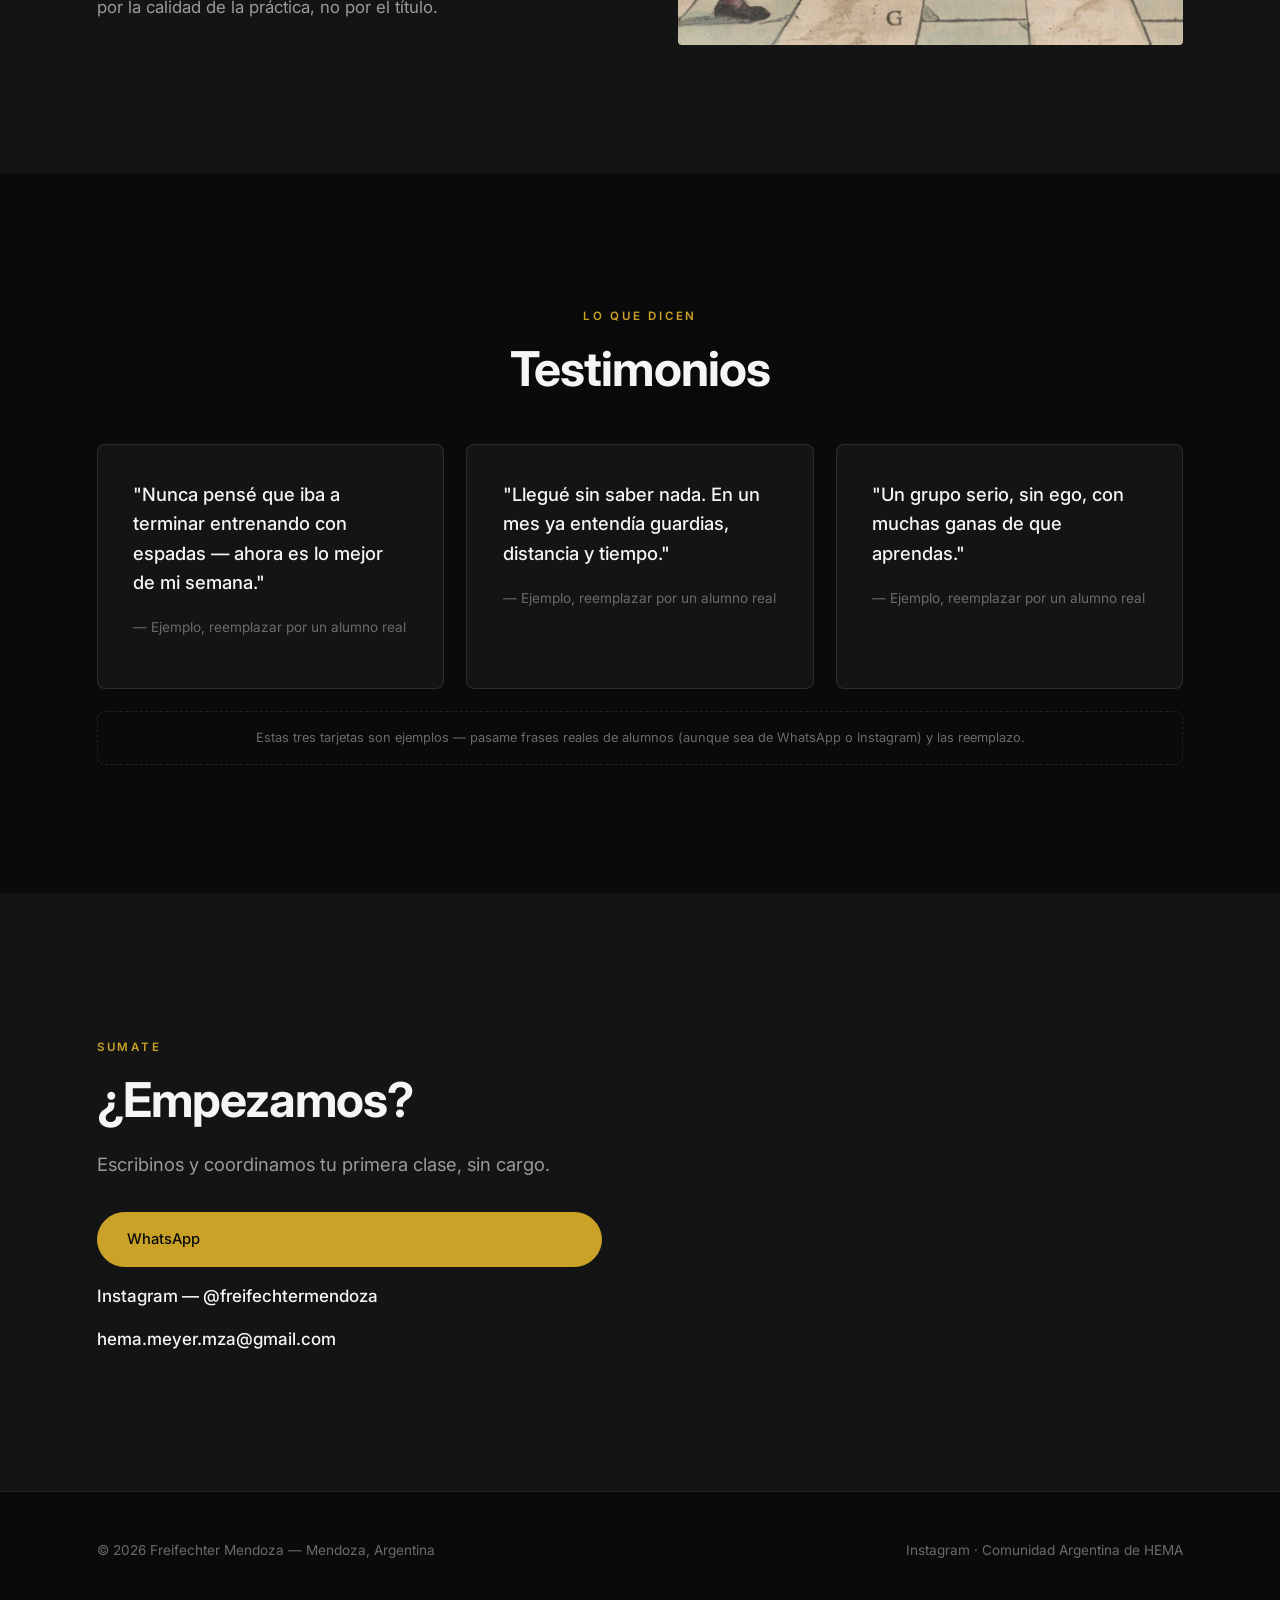
==== commit f9118b36: "Add files via upload" ====
--- a/index.html
+++ b/index.html
@@ -3,196 +3,218 @@
 <head>
 <meta charset="UTF-8">
 <meta name="viewport" content="width=device-width, initial-scale=1.0">
-<title>Freifechter Mendoza · Esgrima Histórica Europea (HEMA) en Mendoza</title>
-<meta name="description" content="Aprendé a combatir con espada en Mendoza. Esgrima Histórica Europea (HEMA) basada en el tratado de Joachim Meyer (1570). Clase de prueba sin cargo.">
-<link rel="canonical" href="https://freifechter.ar/index.html">
+<title>Freifechter Mendoza — Aprendé el arte de la espada</title>
+<meta name="description" content="Artes Marciales Históricas Europeas (HEMA) en Mendoza. Entrená esgrima histórica real: espada larga, lucha cuerpo a cuerpo y combate. Clase de prueba sin cargo.">
 <link rel="icon" type="image/png" href="assets/img/logo-icon.png">
 <meta property="og:type" content="website">
 <meta property="og:site_name" content="Freifechter Mendoza">
-<meta property="og:title" content="Freifechter Mendoza · Esgrima Histórica Europea (HEMA) en Mendoza">
-<meta property="og:description" content="Aprendé a combatir con espada en Mendoza. Esgrima Histórica Europea (HEMA) basada en el tratado de Joachim Meyer (1570).">
-<meta property="og:image" content="https://freifechter.ar/assets/img/og-image.jpg">
-<meta property="og:url" content="https://freifechter.ar/index.html">
-<meta property="og:locale" content="es_AR">
+<meta property="og:title" content="Freifechter Mendoza — Aprendé el arte de la espada">
+<meta property="og:description" content="Artes Marciales Históricas Europeas (HEMA) en Mendoza. Clase de prueba sin cargo.">
+<meta property="og:image" content="assets/img/og-image.jpg">
 <meta name="twitter:card" content="summary_large_image">
-<meta name="twitter:title" content="Freifechter Mendoza · Esgrima Histórica Europea (HEMA) en Mendoza">
-<meta name="twitter:description" content="Aprendé a combatir con espada en Mendoza. Basado en el tratado de Joachim Meyer (1570).">
-<meta name="twitter:image" content="https://freifechter.ar/assets/img/og-image.jpg">
 <link rel="stylesheet" href="assets/css/style.css">
-<script type="application/ld+json">
-{
-  "@context": "https://schema.org",
-  "@type": "SportsActivityLocation",
-  "name": "Freifechter Mendoza",
-  "url": "https://freifechter.ar/",
-  "logo": "https://freifechter.ar/assets/img/logo.png",
-  "image": "https://freifechter.ar/assets/img/og-image.jpg",
-  "description": "Escuela de esgrima histórica europea (HEMA) en Mendoza, Argentina, basada en el tratado de Joachim Meyer (1570).",
-  "sport": "Historical European Martial Arts (HEMA)",
-  "email": "hema.meyer.mza@gmail.com",
-  "telephone": "+5492613629978",
-  "address": {
-    "@type": "PostalAddress",
-    "addressLocality": "Mendoza",
-    "addressRegion": "Mendoza",
-    "addressCountry": "AR"
-  },
-  "geo": {
-    "@type": "GeoCoordinates",
-    "latitude": -32.9106794,
-    "longitude": -68.8632661
-  },
-  "sameAs": [
-    "https://www.instagram.com/freifechtermendoza/"
-  ]
-}
-</script>
 </head>
 <body>
 
-<header class="site-header">
-  <div class="container">
-    <a href="index.html" class="brand">
-      <img src="assets/img/logo-icon.png" alt="Escudo Freifechter Mendoza">
-      <span class="brand-word">Freifechter<br>Mendoza</span>
+<nav class="nav">
+  <div class="container">
+    <a href="#inicio" class="brand">
+      <img src="assets/img/logo-icon.png" alt="Freifechter Mendoza">
+      <span>FREIFECHTER MENDOZA</span>
     </a>
-    <button class="nav-toggle" aria-label="Abrir menú" aria-expanded="false">☰</button>
-    <nav class="main-nav">
-      <a href="index.html" class="active">Inicio</a>
-      <a href="nosotros.html" class="">Nosotros</a>
-      <a href="disciplinas.html" class="">Disciplinas</a>
-      <a href="horarios.html" class="">Clases y horarios</a>
-      <a href="galeria.html" class="">Galería</a>
-      <a href="blog.html" class="">Blog</a>
-      <a href="contacto.html" class="">Sumate</a>
-    </nav>
+    <button class="nav-toggle" aria-label="Abrir menú">☰</button>
+    <div class="nav-links">
+      <a href="#que-es">Qué es HEMA</a>
+      <a href="#aprender">Disciplinas</a>
+      <a href="#comunidad">Comunidad</a>
+      <a href="#filosofia">Filosofía</a>
+      <a href="#contacto" class="btn solid" style="padding:.6em 1.4em;">Probar una clase</a>
+    </div>
+  </div>
+</nav>
+
+<!-- HERO -->
+<header class="hero" id="inicio">
+  <div class="hero-bg" style="background-image:url('assets/img/gallery/entrenamiento-guardia.jpg')"></div>
+  <div class="container hero-content reveal">
+    <span class="eyebrow">Mendoza, Argentina</span>
+    <h1>Aprendé el arte<br>de la espada.</h1>
+    <p class="lead">Artes Marciales Históricas Europeas (HEMA) en Mendoza.</p>
+    <div class="hero-actions">
+      <a href="https://wa.me/5492613629978?text=Hola%21%20Quiero%20probar%20una%20clase%20en%20Freifechter%20Mendoza." target="_blank" rel="noopener" class="btn solid">Probar una clase</a>
+    </div>
   </div>
 </header>
-<div class="sticky-cta">
-  <a href="https://wa.me/5492613629978?text=Hola%21%20Quiero%20probar%20una%20clase%20en%20Freifechter%20Mendoza." target="_blank" rel="noopener" class="btn solid">Quiero probar una clase</a>
-</div>
-
-<main id="page" class="page-sheet">
-<section class="hero-carousel">
-  <div class="slide active" style="background-image:url('assets/img/hero/carousel-2.jpg')"></div>
-  <div class="slide" style="background-image:url('assets/img/hero/carousel-3.jpg')"></div>
-  <div class="slide" style="background-image:url('assets/img/hero/carousel-4.jpg')"></div>
-  <div class="slide" style="background-image:url('assets/img/hero/carousel-5.jpg')"></div>
-  <div class="slide" style="background-image:url('assets/img/hero/carousel-6.jpg')"></div>
-  <div class="hero-content">
-    <img src="assets/img/logo.png" alt="Freifechter Mendoza" class="hero-logo-big">
-    <h1>Aprendé a combatir con espada.</h1>
-    <a href="https://wa.me/5492613629978?text=Hola%21%20Quiero%20probar%20una%20clase%20en%20Freifechter%20Mendoza." target="_blank" rel="noopener" class="btn solid">Quiero probar una clase</a>
-  </div>
-  <div class="hero-dots">
-    <button class="active" aria-label="Lámina 1"></button>
-    <button aria-label="Lámina 2"></button>
-    <button aria-label="Lámina 3"></button>
-    <button aria-label="Lámina 4"></button>
-    <button aria-label="Lámina 5"></button>
-  </div>
-</section>
-
-<section>
-  <div class="container split">
-    <div class="reveal">
-      <span class="eyebrow">Sumate</span>
-      <h2>Dónde entrenamos</h2>
-      <table class="schedule">
-        <tr><th>Días</th><td>Martes · Jueves · Viernes</td></tr>
-        <tr><th>Horario</th><td>18:00 – 20:00</td></tr>
-      </table>
-      <p class="form-note">Ver el detalle completo en <a href="horarios.html" style="color:var(--gold-light);">Clases y horarios</a>.</p>
-      <a href="https://wa.me/5492613629978?text=Hola%21%20Quiero%20probar%20una%20clase%20en%20Freifechter%20Mendoza." target="_blank" rel="noopener" class="btn solid" style="margin-top:.5rem;">Escribinos por WhatsApp</a>
-    </div>
-    <div class="reveal">
-      <div class="map-frame">
-        <iframe src="https://www.google.com/maps?q=-32.9106794,-68.8632661&hl=es&z=15&output=embed" loading="lazy" title="Ubicación Freifechter Mendoza"></iframe>
-      </div>
-      <a href="https://maps.app.goo.gl/nJZAB4cJ3z2qL3cm6" target="_blank" rel="noopener" class="btn" style="margin-top:1rem;">Ver en Google Maps</a>
-    </div>
-  </div>
-</section>
-
-<section class="section-alt" style="text-align:center;">
-  <div class="container">
-    <span class="eyebrow">Antes de tu primera clase</span>
-    <h2 style="margin-bottom:1rem;">Todo gran espadachín tuvo una primera clase.</h2>
-    <p style="color:var(--text-soft);max-width:560px;margin:0 auto 2.4rem;">Es normal sentir un poco de miedo antes de cruzar la puerta la primera vez. La buena noticia es que ahí nadie espera que ya sepas nada — todos empezamos exactamente en el mismo lugar que vos. Lo único que hace falta es animarte a dar el primer paso.</p>
-    <div class="myth-chips reveal">
-      <span class="value-chip">✓ Curiosidad por aprender</span>
-      <span class="value-chip">✓ Constancia para entrenar</span>
-      <span class="value-chip">✓ Respeto por los compañeros</span>
-      <span class="value-chip">✓ Ganas de superarte</span>
-      <span class="value-chip">✓ Paciencia para construir habilidad</span>
-    </div>
-    <p style="margin-top:2.4rem;"><a href="https://wa.me/5492613629978?text=Hola%21%20Quiero%20probar%20una%20clase%20en%20Freifechter%20Mendoza." target="_blank" rel="noopener" class="btn solid">Vení a probar, el resto lo aprendés acá</a></p>
-  </div>
-</section>
-
-<section>
-  <div class="container split">
-    <div class="reveal">
+
+<!-- QUÉ ES HEMA -->
+<section id="que-es">
+  <div class="container split reveal">
+    <div>
+      <img src="assets/img/gallery/cruce-espadas.jpg" alt="Dos personas entrenando esgrima histórica">
+    </div>
+    <div>
       <span class="eyebrow">La base</span>
       <h2>¿Qué es HEMA?</h2>
-      <p style="color:var(--text-soft);">HEMA (Historical European Martial Arts) es la reconstrucción y práctica de las artes marciales europeas a partir de manuales históricos originales. Entrenamos con simuladores seguros, desarrollando técnica, estrategia, coordinación y condición física mediante métodos modernos basados en fuentes históricas de Joachim Meyer (1570).</p>
-    </div>
-    <ul class="weapon-list reveal">
-      <li><img src="assets/img/espada-larga.png" alt=""> Espada larga</li>
-      <li><img src="assets/img/dussack.png" alt=""> Dussack</li>
-      <li><img src="assets/img/ringen.png" alt=""> Ringen (lucha)</li>
-      <li><img src="assets/img/rapier.png" alt=""> Ropera</li>
-      <li><img src="assets/img/daga.png" alt=""> Daga</li>
-      <li><img src="assets/img/baston-pica.png" alt=""> Bastón / Pica</li>
-    </ul>
-  </div>
-</section>
-<div class="folio">Folio I — Inicio</div>
-</main>
+      <p class="lead">Es la reconstrucción de las artes marciales europeas a partir de manuales de combate reales, escritos por maestros de armas del siglo XVI. Nada de coreografía: es un arte marcial completo, con técnica, estrategia y entrenamiento físico, que hoy se practica en todo el mundo.</p>
+    </div>
+  </div>
+</section>
+
+<!-- QUÉ VAS A APRENDER -->
+<section id="aprender" style="background:var(--bg-2);">
+  <div class="container">
+    <div class="center reveal" style="margin-bottom:3rem;">
+      <span class="eyebrow">El programa</span>
+      <h2>¿Qué vas a aprender?</h2>
+    </div>
+    <div class="cards4 reveal">
+      <div class="card-big">
+        <img src="assets/img/gallery/entrenamiento-guardia.jpg" alt="Espada larga">
+        <div class="txt"><h3>Espada larga</h3><p>El arma principal. Guardias, cortes y control de distancia.</p></div>
+      </div>
+      <div class="card-big">
+        <img src="assets/img/gallery/trabajo-cercano.jpg" alt="Lucha cuerpo a cuerpo">
+        <div class="txt"><h3>Lucha cuerpo a cuerpo</h3><p>Derribos y control a corta distancia, sin arma.</p></div>
+      </div>
+      <div class="card-big">
+        <img src="assets/img/gallery/cruce-espadas.jpg" alt="Combate">
+        <div class="txt"><h3>Combate</h3><p>Asaltos progresivos con equipo de protección real.</p></div>
+      </div>
+      <div class="card-big">
+        <img src="assets/img/hero/carousel-3.jpg" alt="Historia y tratados">
+        <div class="txt"><h3>Historia y tratados</h3><p>La fuente original detrás de cada técnica que entrenamos.</p></div>
+      </div>
+    </div>
+  </div>
+</section>
+
+<!-- CÓMO ES UNA CLASE -->
+<section>
+  <div class="container center reveal">
+    <span class="eyebrow">Sin sorpresas</span>
+    <h2 style="margin-bottom:3rem;">¿Cómo es una clase?</h2>
+    <div class="timeline">
+      <div class="step">Movilidad</div><span class="arrow">→</span>
+      <div class="step">Preparación física</div><span class="arrow">→</span>
+      <div class="step">Técnica</div><span class="arrow">→</span>
+      <div class="step">Ejercicios</div><span class="arrow">→</span>
+      <div class="step">Sparring</div><span class="arrow">→</span>
+      <div class="step">Cierre</div>
+    </div>
+  </div>
+</section>
+
+<!-- NECESITO EXPERIENCIA -->
+<section style="background:var(--bg-2);">
+  <div class="container">
+    <div class="center reveal" style="margin-bottom:3rem;">
+      <span class="eyebrow">Antes de empezar</span>
+      <h2>¿Necesitás experiencia?</h2>
+    </div>
+    <div class="trust3 reveal">
+      <div class="trust-block">
+        <div class="big">No.</div>
+        <p>Empezás desde cero, sin importar tu condición física.</p>
+      </div>
+      <div class="trust-block">
+        <div class="big">¿Equipo?</div>
+        <p>Te prestamos todo lo necesario para tu primera clase.</p>
+      </div>
+      <div class="trust-block">
+        <div class="big">15+</div>
+        <p>Edad mínima con autorización. Primera clase de prueba, sin cargo.</p>
+      </div>
+    </div>
+  </div>
+</section>
+
+<!-- COMUNIDAD -->
+<section id="comunidad">
+  <div class="container">
+    <div class="center reveal" style="margin-bottom:3rem;">
+      <span class="eyebrow">Más que entrenamiento</span>
+      <h2>Conocé al grupo</h2>
+      <p class="lead mx-auto center">Entrená con gente que comparte la misma pasión. Esto es lo que se siente entrenar acá.</p>
+    </div>
+    <div class="community-grid reveal">
+      <img class="tall" src="assets/img/gallery/entrenamiento-guardia.jpg" alt="Entrenamiento en guardia">
+      <img src="assets/img/gallery/cruce-espadas.jpg" alt="Cruce de espadas">
+      <img src="assets/img/gallery/trabajo-cercano.jpg" alt="Trabajo a corta distancia">
+      <img src="assets/img/gallery/espadas-equipo.jpg" alt="Equipo del club">
+      <img src="assets/img/gallery/cruce-espadas.jpg" alt="Asalto de entrenamiento">
+    </div>
+    <p class="form-note center" style="margin-top:1.5rem;font-size:.85rem;color:var(--gray-dim);">Esta sección crece con cada evento, asado y viaje del grupo — sumá esas fotos apenas las tengas.</p>
+  </div>
+</section>
+
+<!-- FILOSOFÍA -->
+<section id="filosofia" class="philosophy">
+  <div class="container split reverse reveal">
+    <div>
+      <img src="assets/img/hero/carousel-5.jpg" alt="Grabado histórico de esgrima, siglo XVI">
+    </div>
+    <div>
+      <span class="eyebrow">Nuestra filosofía</span>
+      <h2>De dónde viene lo que entrenamos</h2>
+      <p>Entrenamos a partir del tratado de <strong style="color:var(--white);">Joachim Meyer</strong> (1570), el gran sistematizador tardío de la tradición alemana de esgrima — heredera de los principios que un siglo antes había sentado <strong style="color:var(--white);">Johannes Liechtenauer</strong>.</p>
+      <p>El nombre <strong style="color:var(--white);">Freifechter</strong> ("esgrimidores libres") retoma a los gremios de maestros de armas que enseñaban por fuera de las cofradías oficiales, sosteniendo su autoridad únicamente en el mérito de su pericia.</p>
+      <p>Es la misma idea que sostenemos hoy: se entrena y se enseña por la calidad de la práctica, no por el título.</p>
+    </div>
+  </div>
+</section>
+
+<!-- TESTIMONIOS -->
+<section>
+  <div class="container">
+    <div class="center reveal" style="margin-bottom:3rem;">
+      <span class="eyebrow">Lo que dicen</span>
+      <h2>Testimonios</h2>
+    </div>
+    <div class="testi-grid reveal">
+      <div class="testi-card">
+        <p class="quote">"Nunca pensé que iba a terminar entrenando con espadas — ahora es lo mejor de mi semana."</p>
+        <p class="who">— Ejemplo, reemplazar por un alumno real</p>
+      </div>
+      <div class="testi-card">
+        <p class="quote">"Llegué sin saber nada. En un mes ya entendía guardias, distancia y tiempo."</p>
+        <p class="who">— Ejemplo, reemplazar por un alumno real</p>
+      </div>
+      <div class="testi-card">
+        <p class="quote">"Un grupo serio, sin ego, con muchas ganas de que aprendas."</p>
+        <p class="who">— Ejemplo, reemplazar por un alumno real</p>
+      </div>
+      <div class="testi-placeholder-note">Estas tres tarjetas son ejemplos — pasame frases reales de alumnos (aunque sea de WhatsApp o Instagram) y las reemplazo.</div>
+    </div>
+  </div>
+</section>
+
+<!-- CONTACTO -->
+<section id="contacto" style="background:var(--bg-2);">
+  <div class="container contact-box reveal">
+    <div>
+      <span class="eyebrow">Sumate</span>
+      <h2>¿Empezamos?</h2>
+      <p class="lead">Escribinos y coordinamos tu primera clase, sin cargo.</p>
+      <div class="contact-links">
+        <a href="https://wa.me/5492613629978?text=Hola%21%20Quiero%20probar%20una%20clase%20en%20Freifechter%20Mendoza." target="_blank" rel="noopener" class="btn gold">WhatsApp</a>
+        <a href="https://www.instagram.com/freifechtermendoza/" target="_blank" rel="noopener">Instagram — @freifechtermendoza</a>
+        <a href="mailto:hema.meyer.mza@gmail.com">hema.meyer.mza@gmail.com</a>
+      </div>
+    </div>
+    <div class="map-frame">
+      <iframe src="https://www.google.com/maps?q=-32.9106794,-68.8632661&hl=es&z=14&output=embed" loading="lazy" title="Ubicación Freifechter Mendoza"></iframe>
+    </div>
+  </div>
+</section>
 
 <footer>
-  <div class="container">
-    <div class="footer-grid">
-      <div class="footer-brand">
-        <img src="assets/img/logo-icon.png" alt="Escudo Freifechter Mendoza" style="width:56px;height:56px;">
-        <p>Escuela de esgrima histórica europea (HEMA) en Mendoza, Argentina. Formación basada en el corpus de Joachim Meyer (1570), comenzando por la espada larga.</p>
-      </div>
-      <div>
-        <h4>Explorar</h4>
-        <ul>
-          <li><a href="nosotros.html">Nosotros</a></li>
-          <li><a href="disciplinas.html">Disciplinas</a></li>
-          <li><a href="horarios.html">Clases y horarios</a></li>
-          <li><a href="galeria.html">Galería</a></li>
-          <li><a href="blog.html">Blog y anuncios</a></li>
-        </ul>
-      </div>
-      <div>
-        <h4>Contacto</h4>
-        <ul>
-          <li><a href="https://wa.me/5492613629978?text=Hola%21%20Quiero%20probar%20una%20clase%20en%20Freifechter%20Mendoza." target="_blank" rel="noopener">WhatsApp</a></li>
-          <li><a href="mailto:hema.meyer.mza@gmail.com">hema.meyer.mza@gmail.com</a></li>
-          <li><a href="https://www.instagram.com/freifechtermendoza/" target="_blank" rel="noopener">Instagram</a></li>
-          <li><a href="contacto.html">Formulario de contacto</a></li>
-        </ul>
-      </div>
-    </div>
-    <div class="footer-partners">
-      <span>Orgullosos miembros de la</span>
-      <a href="https://www.cadh-hema.com.ar" target="_blank" rel="noopener">
-        <img src="assets/img/logo-cadh.svg" alt="Comunidad Argentina de HEMA">
-      </a>
-    </div>
-    <div class="footer-bottom">
-      <span>© <span id="year"></span> Freifechter Mendoza. Peritia in gladio, gloria in vita.</span>
-      <span>Mendoza, Argentina</span>
-    </div>
+  <div class="container footer-row">
+    <span>© <span id="year"></span> Freifechter Mendoza — Mendoza, Argentina</span>
+    <span><a href="https://www.instagram.com/freifechtermendoza/" target="_blank" rel="noopener">Instagram</a> · <a href="https://www.cadh-hema.com.ar" target="_blank" rel="noopener">Comunidad Argentina de HEMA</a></span>
   </div>
 </footer>
 
 <script>document.getElementById('year').textContent = new Date().getFullYear();</script>
 <script src="assets/js/main.js"></script>
-<script src="assets/js/hero-carousel.js"></script>
-<script src="assets/js/page-transitions.js"></script>
 </body>
 </html>
--- a/assets/css/style.css
+++ b/assets/css/style.css
@@ -1,491 +1,192 @@
-@import url('https://fonts.googleapis.com/css2?family=Cinzel:wght@500;600;700&family=EB+Garamond:ital,wght@0,400;0,500;0,600;1,400&display=swap');
+@import url('https://fonts.googleapis.com/css2?family=Inter:wght@300;400;500;600;700;800&display=swap');
 
-/* ===== Tokens ===== */
 :root{
-  --ink:        #0e0d0b;
-  --ink-2:      #17140f;
-  --ink-3:      #221d16;
-  --parchment:  #ece2cf;
-  --parchment-2:#e2d5b8;
-  --gold:       #b8862f;
-  --gold-light: #d9b45c;
-  --wax:        #7a1620;
-  --wax-light:  #9c2430;
-  --line:       rgba(184,134,47,.28);
-  --text-soft:  rgba(236,226,207,.72);
+  --bg:        #0a0a0a;
+  --bg-2:      #141414;
+  --bg-3:      #1c1c1c;
+  --white:     #f5f5f5;
+  --gray:      #9a9a9a;
+  --gray-dim:  #6b6b6b;
+  --gold:      #c9a227;
+  --gold-soft: #e0c674;
+  --line:      rgba(255,255,255,.1);
 
-  /* Fijas: para texto sobre superficies de acento (botones, badges) que no
-     deben invertirse aunque el tema de la página (.page-sheet) cambie */
-  --ink-fixed:   #0e0d0b;
-  --cream-fixed: #f4ead2;
-
-  --display: 'Cinzel', serif;
-  --body: 'EB Garamond', serif;
-
-  --maxw: 1180px;
+  --font: 'Inter', -apple-system, BlinkMacSystemFont, sans-serif;
+  --maxw: 1240px;
 }
 
-*,*::before,*::after{ box-sizing: border-box; }
-html{ scroll-behavior: smooth; }
+*,*::before,*::after{ box-sizing:border-box; }
+html{ scroll-behavior:smooth; }
 body{
-  margin:0;
-  background: var(--ink);
-  color: var(--parchment);
-  font-family: var(--body);
-  font-size: 18px;
-  line-height: 1.65;
-  -webkit-font-smoothing: antialiased;
+  margin:0; background:var(--bg); color:var(--white);
+  font-family:var(--font); font-weight:400;
+  font-size:17px; line-height:1.6; -webkit-font-smoothing:antialiased;
 }
 img{ max-width:100%; display:block; }
-a{ color: inherit; }
+a{ color:inherit; }
+.container{ max-width:var(--maxw); margin:0 auto; padding:0 6vw; }
+section{ padding:clamp(4rem,10vw,8rem) 0; }
 
-h1,h2,h3,h4{
-  font-family: var(--display);
-  font-weight: 600;
-  letter-spacing: .03em;
-  margin: 0 0 .5em;
-  color: var(--parchment);
-}
-h1{ font-size: clamp(2.4rem, 5vw, 4.2rem); line-height: 1.08; }
-h2{ font-size: clamp(1.7rem, 3vw, 2.5rem); }
-h3{ font-size: 1.3rem; }
-p{ margin: 0 0 1em; }
+h1,h2,h3{ font-family:var(--font); font-weight:700; letter-spacing:-.02em; margin:0 0 .5em; }
+h1{ font-size:clamp(2.6rem,7vw,5.6rem); line-height:1.02; font-weight:800; }
+h2{ font-size:clamp(1.9rem,4vw,3rem); line-height:1.1; }
+h3{ font-size:1.3rem; }
+p{ margin:0 0 1em; color:var(--gray); }
 
 .eyebrow{
-  display:inline-flex; align-items:center; gap:.6em;
-  font-family: var(--display);
-  font-size: .72rem;
-  letter-spacing: .28em;
-  text-transform: uppercase;
-  color: var(--gold-light);
+  display:inline-block; font-size:.72rem; letter-spacing:.24em; text-transform:uppercase;
+  color:var(--gold); font-weight:600; margin-bottom:1.1rem;
 }
-.eyebrow::before{
-  content:""; width:26px; height:1px; background: var(--gold);
-}
-
-.container{ max-width: var(--maxw); margin: 0 auto; padding: 0 6vw; }
-section{ padding: clamp(3.5rem, 8vw, 7rem) 0; position:relative; }
-.rule{
-  width:100%; height:1px;
-  background: linear-gradient(90deg, transparent, var(--line) 20%, var(--line) 80%, transparent);
-  border:0;
-}
+.center{ text-align:center; }
+.lead{ font-size:1.15rem; color:var(--gray); max-width:60ch; }
+.mx-auto{ margin-left:auto; margin-right:auto; }
 
 /* ===== Botones ===== */
 .btn{
   display:inline-flex; align-items:center; gap:.6em;
-  font-family: var(--display);
-  font-size: .82rem;
-  letter-spacing:.14em;
-  text-transform: uppercase;
-  text-decoration:none;
-  padding: .95em 1.8em;
-  border: 1px solid var(--gold);
-  color: var(--gold-light);
-  background: transparent;
-  transition: background .25s ease, color .25s ease, transform .2s ease;
+  font-family:var(--font); font-size:.92rem; font-weight:600;
+  text-decoration:none; padding:1em 2em; border-radius:100px;
+  border:1px solid var(--white); color:var(--white); background:transparent;
+  transition:background .25s ease, color .25s ease, transform .2s ease;
 }
-.btn:hover{ background: var(--gold); color: var(--ink-fixed); transform: translateY(-1px); }
-.btn.solid{ background: var(--wax); border-color: var(--wax); color: var(--cream-fixed); }
-.btn.solid:hover{ background: var(--wax-light); border-color: var(--wax-light); }
+.btn:hover{ transform:translateY(-2px); }
+.btn.solid{ background:var(--white); color:var(--bg); border-color:var(--white); }
+.btn.solid:hover{ background:var(--gold); border-color:var(--gold); color:var(--bg); }
+.btn.gold{ background:var(--gold); color:var(--bg); border-color:var(--gold); }
+.btn.gold:hover{ background:var(--gold-soft); border-color:var(--gold-soft); }
 
-/* ===== Header / Nav ===== */
-.site-header{
-  position: fixed; top:0; left:0; right:0; z-index: 100;
-  padding: 1.1rem 0;
-  transition: background .35s ease, padding .35s ease, border-color .35s ease;
-  border-bottom: 1px solid var(--line);
-  background: rgba(14,13,11,.92);
-  backdrop-filter: blur(6px);
+/* ===== Nav ===== */
+.nav{
+  position:fixed; top:0; left:0; right:0; z-index:100;
+  padding:1.3rem 0; transition:background .3s ease, padding .3s ease, border-color .3s ease;
+  border-bottom:1px solid transparent;
 }
-.site-header.solid{
-  background: rgba(14,13,11,.92);
-  backdrop-filter: blur(6px);
-  border-bottom-color: var(--line);
-  padding: .7rem 0;
-}
-.site-header .container{ display:flex; align-items:center; justify-content:space-between; gap:1.5rem; }
-.brand{ display:flex; align-items:center; gap:.7rem; text-decoration:none; }
-.brand svg, .brand img{ width:68px; height:68px; object-fit:contain; color: var(--gold-light); flex-shrink:0; }
-.brand-word{ font-family: var(--display); font-size:.86rem; line-height:1.35; letter-spacing:.1em; color: var(--parchment); }
-
-.nav-toggle{
-  display:none; background:none; border:1px solid var(--line); color: var(--gold-light);
-  width:42px; height:42px; align-items:center; justify-content:center; cursor:pointer;
-}
-nav.main-nav{ display:flex; align-items:center; gap:2rem; }
-nav.main-nav a{
-  font-family: var(--display); font-size: .78rem; letter-spacing:.14em; text-transform:uppercase;
-  text-decoration:none; color: var(--text-soft); padding-bottom: 4px; border-bottom: 1px solid transparent;
-  transition: color .2s, border-color .2s;
-}
-nav.main-nav a:hover, nav.main-nav a.active{ color: var(--gold-light); border-color: var(--gold); }
+.nav.solid{ background:rgba(10,10,10,.85); backdrop-filter:blur(10px); border-color:var(--line); padding:.9rem 0; }
+.nav .container{ display:flex; align-items:center; justify-content:space-between; }
+.brand{ display:flex; align-items:center; gap:.6rem; text-decoration:none; }
+.brand img{ width:34px; height:34px; object-fit:contain; }
+.brand span{ font-weight:700; font-size:.95rem; letter-spacing:.02em; }
+.nav-links{ display:flex; gap:2.2rem; align-items:center; }
+.nav-links a{ font-size:.85rem; font-weight:500; text-decoration:none; color:var(--gray); transition:color .2s; }
+.nav-links a:hover{ color:var(--white); }
+.nav-toggle{ display:none; background:none; border:1px solid var(--line); color:var(--white); width:42px; height:42px; border-radius:8px; cursor:pointer; }
 
 /* ===== Hero ===== */
 .hero{
-  min-height: 100vh;
-  display:flex; align-items:center; justify-content:center; text-align:center;
-  padding-top: 7rem;
-  background:
-    radial-gradient(ellipse at 50% 0%, rgba(184,134,47,.10), transparent 60%),
-    var(--ink);
-  position:relative;
-  overflow:hidden;
+  position:relative; min-height:100vh; display:flex; align-items:flex-end;
+  overflow:hidden; padding-bottom:clamp(3rem,8vw,6rem);
 }
+.hero-bg{
+  position:absolute; inset:0; background-size:cover; background-position:center 30%;
+}
+.hero-bg::after{ content:none; }
 .hero::before{
   content:""; position:absolute; inset:0;
-  background-image: repeating-linear-gradient(0deg, rgba(255,255,255,.015) 0 1px, transparent 1px 3px);
-  pointer-events:none;
+  background:linear-gradient(180deg, rgba(10,10,10,.35) 0%, rgba(10,10,10,.35) 40%, rgba(10,10,10,.95) 100%);
 }
-.hero-inner{ position:relative; z-index:1; max-width: 760px; margin: 0 auto; padding: 0 6vw; }
-.hero-crest{ width: clamp(150px, 22vw, 220px); margin: 0 auto 1.6rem; color: var(--gold-light); }
-.hero h1{ margin-bottom:.4rem; }
-.hero .motto{
-  font-style: italic; color: var(--text-soft); font-size: 1.15rem; margin-bottom: 2rem;
+.hero-content{ position:relative; z-index:2; max-width:900px; }
+.hero .eyebrow{ color:var(--gold-soft); }
+.hero .lead{ font-size:1.25rem; margin-bottom:2.2rem; color:#d8d8d8; }
+.hero-actions{ display:flex; gap:1rem; flex-wrap:wrap; }
+
+/* ===== Qué es HEMA (foto + texto) ===== */
+.split{ display:grid; grid-template-columns:1fr 1fr; gap:clamp(2rem,6vw,5rem); align-items:center; }
+.split img{ width:100%; border-radius:4px; aspect-ratio:4/5; object-fit:cover; }
+.split.reverse{ direction:rtl; }
+.split.reverse > *{ direction:ltr; }
+
+/* ===== Tarjetas grandes (qué vas a aprender) ===== */
+.cards4{ display:grid; grid-template-columns:repeat(2,1fr); gap:1.6rem; }
+.card-big{
+  position:relative; aspect-ratio:3/4; border-radius:6px; overflow:hidden;
+  background:var(--bg-2);
 }
-.hero-cta{ display:flex; gap:1rem; justify-content:center; flex-wrap:wrap; }
-.hero .scroll-hint{
-  position:absolute; bottom: 2.2rem; left:50%; transform:translateX(-50%);
-  font-family: var(--display); font-size:.65rem; letter-spacing:.3em; color: var(--text-soft);
+.card-big img{ position:absolute; inset:0; width:100%; height:100%; object-fit:cover; transition:transform .6s ease; }
+.card-big:hover img{ transform:scale(1.05); }
+.card-big::after{
+  content:""; position:absolute; inset:0;
+  background:linear-gradient(180deg, transparent 30%, rgba(0,0,0,.88) 100%);
+}
+.card-big .txt{ position:absolute; left:0; right:0; bottom:0; z-index:2; padding:1.8rem; }
+.card-big h3{ margin-bottom:.3rem; }
+.card-big p{ color:#d5d5d5; font-size:.92rem; margin:0; }
+
+/* ===== Timeline clase ===== */
+.timeline{ display:flex; flex-wrap:wrap; align-items:center; justify-content:center; gap:0; }
+.timeline .step{
+  font-weight:600; font-size:.95rem; letter-spacing:.02em; padding:.9rem 1.5rem;
+  border:1px solid var(--line); border-radius:100px; color:var(--white); background:var(--bg-2);
+}
+.timeline .arrow{ color:var(--gold); padding:0 .8rem; font-size:1.2rem; }
+@media (max-width:780px){
+  .timeline{ flex-direction:column; align-items:stretch; }
+  .timeline .step{ text-align:center; }
+  .timeline .arrow{ transform:rotate(90deg); padding:.3rem 0; }
 }
 
-/* ===== Sub-hero (páginas internas) ===== */
-.page-hero{
-  padding: 9rem 0 3rem; text-align:center;
-  background: linear-gradient(180deg, var(--ink-2), var(--ink));
-  border-bottom: 1px solid var(--line);
-}
-.page-hero h1{ margin-bottom: .6rem; }
-.page-hero p{ color: var(--text-soft); max-width: 640px; margin: 0 auto; }
+/* ===== Bloques de confianza (experiencia/equipo/edad) ===== */
+.trust3{ display:grid; grid-template-columns:repeat(3,1fr); gap:1.6rem; }
+.trust-block{ padding:2.6rem 2rem; border:1px solid var(--line); border-radius:8px; text-align:center; }
+.trust-block .big{ font-size:2.4rem; font-weight:800; color:var(--gold); margin-bottom:.4rem; }
+.trust-block p{ margin:0; }
 
-/* ===== Cards / Grid ===== */
-.grid{ display:grid; gap: 2.4rem; }
-.grid.cols-3{ grid-template-columns: repeat(3, 1fr); }
-.grid.cols-2{ grid-template-columns: repeat(2, 1fr); }
+/* ===== Comunidad ===== */
+.community-grid{ display:grid; grid-template-columns:repeat(4,1fr); gap:1rem; }
+.community-grid img{ width:100%; aspect-ratio:1/1; object-fit:cover; border-radius:6px; }
+.community-grid .tall{ grid-row:span 2; aspect-ratio:1/2.15; }
 
-.card{
-  background: var(--ink-2);
-  border: 1px solid var(--line);
-  padding: 2.2rem 1.9rem;
-  position: relative;
-}
-.card .icon{ width:44px; height:44px; color: var(--gold-light); margin-bottom: 1.2rem; }
-.card h3{ margin-bottom:.6rem; }
-.card p{ color: var(--text-soft); margin-bottom:0; font-size: .98rem; }
+/* ===== Filosofía ===== */
+.philosophy{ background:var(--bg-2); }
+.philosophy .split img{ aspect-ratio:1/1; filter:grayscale(.15); }
+.philosophy p{ color:var(--gray); font-size:1.05rem; }
 
-.card.dark{ background: var(--ink-3); }
-
-/* ===== Artículo de blog (lectura larga) ===== */
-.article-hero{ padding: 8rem 0 2rem; }
-.article-hero .back-link{
-  display:inline-flex; align-items:center; gap:.4em; font-family: var(--display);
-  font-size:.75rem; letter-spacing:.1em; text-transform:uppercase; color: var(--gold-light);
-  text-decoration:none; margin-bottom:1.6rem;
-}
-.article-hero h1{ max-width: 20ch; }
-.article-body{ max-width: 68ch; margin: 0 auto; }
-.article-body p{ color: var(--text-soft); font-size:1.08rem; line-height:1.8; margin-bottom:1.4em; }
-.article-body h2{ font-size:1.5rem; margin-top:2.2em; margin-bottom:.6em; }
-.article-body blockquote{
-  margin: 2em 0; padding: .2em 0 .2em 1.4em; border-left: 3px solid var(--gold);
-  font-style: italic; color: var(--parchment); font-size:1.15rem;
-}
-.article-meta{ display:flex; gap:1.2rem; align-items:center; color: var(--text-soft); font-size:.85rem; margin-bottom:2.5rem; }
-
-
-/* ===== Sección oscura alterna / parchment ===== */
-.section-alt{ background: var(--ink-2); border-top:1px solid var(--line); border-bottom:1px solid var(--line); }
-
-.split{ display:grid; grid-template-columns: 1fr 1fr; gap: 4rem; align-items:center; }
-
-/* ===== Tabla horarios ===== */
-table.schedule{ width:100%; border-collapse:collapse; margin: 1.5rem 0; }
-table.schedule th, table.schedule td{
-  text-align:left; padding: .9rem 1rem; border-bottom:1px solid var(--line);
-}
-table.schedule th{ font-family: var(--display); font-size:.75rem; letter-spacing:.12em; text-transform:uppercase; color: var(--gold-light); }
-table.schedule td{ color: var(--text-soft); }
-
-/* ===== Galería ===== */
-.gallery-grid{ display:grid; grid-template-columns: repeat(3,1fr); gap: 1rem; }
-.gallery-item{
-  aspect-ratio: 4/5; background: var(--ink-3); border:1px solid var(--line);
-  display:flex; align-items:center; justify-content:center; text-align:center; padding:1rem;
-  color: var(--text-soft); font-size:.85rem; position:relative; overflow:hidden;
-}
-.gallery-item img{ position:absolute; inset:0; width:100%; height:100%; object-fit:cover; }
-.gallery-item .placeholder-icon{ width:34px; height:34px; color: var(--gold); margin: 0 auto .6rem; opacity:.7; }
-
-/* ===== Eventos ===== */
-.event-card{ display:flex; gap:1.4rem; border-bottom:1px solid var(--line); padding: 1.8rem 0; }
-.event-date{
-  flex: 0 0 84px; text-align:center; border:1px solid var(--gold); padding: .7rem .4rem; height:fit-content;
-}
-.event-date .day{ font-family: var(--display); font-size:1.7rem; color: var(--gold-light); line-height:1; }
-.event-date .month{ font-size:.68rem; letter-spacing:.14em; text-transform:uppercase; color: var(--text-soft); }
-.event-tag{
-  display:inline-block; font-size:.68rem; letter-spacing:.1em; text-transform:uppercase;
-  color: var(--wax-light); border:1px solid var(--wax); padding:.2em .7em; margin-bottom:.5em;
+/* ===== Testimonios ===== */
+.testi-grid{ display:grid; grid-template-columns:repeat(3,1fr); gap:1.4rem; }
+.testi-card{ background:var(--bg-2); border:1px solid var(--line); border-radius:8px; padding:2.2rem; }
+.testi-card .quote{ font-size:1.15rem; font-weight:500; color:var(--white); margin-bottom:1.2rem; }
+.testi-card .who{ font-size:.85rem; color:var(--gray-dim); }
+.testi-placeholder-note{
+  grid-column:1/-1; text-align:center; font-size:.8rem; color:var(--gray-dim);
+  border:1px dashed var(--line); border-radius:8px; padding:1rem;
 }
 
-/* ===== Formularios ===== */
-form.club-form{ display:grid; gap:1.2rem; max-width: 560px; }
-.field{ display:grid; gap:.4rem; }
-.field label{
-  font-family: var(--display); font-size:.72rem; letter-spacing:.14em; text-transform:uppercase; color: var(--gold-light);
-}
-.field input, .field select, .field textarea{
-  background: var(--ink-2); border:1px solid var(--line); color: var(--parchment);
-  padding: .85rem 1rem; font-family: var(--body); font-size:1rem;
-}
-.field input:focus, .field select:focus, .field textarea:focus{
-  outline: none; border-color: var(--gold);
-}
-.field-row{ display:grid; grid-template-columns:1fr 1fr; gap:1.2rem; }
-.form-note{ font-size:.85rem; color: var(--text-soft); }
+/* ===== Contacto ===== */
+.contact-box{ display:grid; grid-template-columns:1fr 1fr; gap:clamp(2rem,6vw,5rem); align-items:center; }
+.contact-links{ display:flex; flex-direction:column; gap:1rem; margin-top:2rem; }
+.contact-links a{ display:flex; align-items:center; gap:.7rem; text-decoration:none; color:var(--white); font-weight:500; }
+.map-frame{ border-radius:8px; overflow:hidden; border:1px solid var(--line); filter:grayscale(.6) invert(.92) contrast(.9); }
+.map-frame iframe{ width:100%; height:340px; border:0; display:block; }
 
 /* ===== Footer ===== */
-footer{ border-top:1px solid var(--line); padding: 4rem 0 2.4rem; }
-.footer-grid{ display:grid; grid-template-columns: 1.4fr 1fr 1fr; gap: 3rem; margin-bottom: 3rem; }
-.footer-brand svg, .footer-brand img{ width:56px; height:56px; object-fit:contain; color: var(--gold-light); margin-bottom:1rem; }
-.footer-brand p{ color: var(--text-soft); font-size:.95rem; max-width: 320px; }
-footer h4{ font-family: var(--display); font-size:.78rem; letter-spacing:.14em; text-transform:uppercase; color: var(--gold-light); margin-bottom:1rem; }
-footer ul{ list-style:none; margin:0; padding:0; display:grid; gap:.6rem; }
-footer a{ text-decoration:none; color: var(--text-soft); font-size:.95rem; }
-footer a:hover{ color: var(--gold-light); }
-.footer-partners{
-  display:flex; align-items:center; justify-content:center; gap:1rem;
-  flex-wrap:wrap; margin-top: 2rem;
-}
-.footer-partners span{ font-size:.82rem; color: var(--text-soft); }
-.footer-partners img{ height:48px; width:auto; opacity:.9; transition: opacity .2s ease; filter: brightness(1.15); }
-.footer-partners a:hover img{ opacity:1; }
-
-.footer-bottom{
-  display:flex; justify-content:space-between; flex-wrap:wrap; gap:1rem;
-  font-size:.8rem; color: var(--text-soft); padding-top: 2rem; border-top:1px solid var(--line);
-}
+footer{ border-top:1px solid var(--line); padding:3rem 0; }
+.footer-row{ display:flex; justify-content:space-between; flex-wrap:wrap; gap:1rem; font-size:.85rem; color:var(--gray-dim); }
+.footer-row a{ color:var(--gray-dim); text-decoration:none; }
+.footer-row a:hover{ color:var(--white); }
 
 /* ===== Reveal on scroll ===== */
-.reveal{ opacity:0; transform: translateY(18px); transition: opacity .7s ease, transform .7s ease; }
+.reveal{ opacity:0; transform:translateY(24px); transition:opacity .8s ease, transform .8s ease; }
 .reveal.in{ opacity:1; transform:none; }
-@media (prefers-reduced-motion: reduce){
-  .reveal{ opacity:1; transform:none; transition:none; }
-  html{ scroll-behavior:auto; }
+@media (prefers-reduced-motion:reduce){ .reveal{ opacity:1; transform:none; transition:none; } html{ scroll-behavior:auto; } }
+
+/* ===== Responsive ===== */
+@media (max-width:900px){
+  .split{ grid-template-columns:1fr; }
+  .split.reverse{ direction:ltr; }
+  .cards4{ grid-template-columns:1fr 1fr; }
+  .trust3{ grid-template-columns:1fr; }
+  .testi-grid{ grid-template-columns:1fr; }
+  .community-grid{ grid-template-columns:repeat(2,1fr); }
+  .community-grid .tall{ grid-row:span 1; aspect-ratio:1/1; }
+  .contact-box{ grid-template-columns:1fr; }
 }
-
-/* ===== Hero carousel (landing) ===== */
-.hero-carousel{
-  position:relative; min-height:100vh;
-  display:flex; align-items:center; justify-content:center; text-align:center;
-  overflow:hidden; padding: 7rem 1.5rem 4rem;
-  background: var(--ink);
+@media (max-width:640px){
+  body{ font-size:16px; }
+  .nav-links{
+    position:fixed; inset:0 0 0 auto; width:min(78vw,300px); background:var(--bg-2);
+    border-left:1px solid var(--line); flex-direction:column; align-items:flex-start;
+    justify-content:center; gap:1.6rem; padding:2rem; transform:translateX(100%); transition:transform .3s ease;
+  }
+  .nav-links.open{ transform:none; }
+  .nav-toggle{ display:flex; align-items:center; justify-content:center; }
+  .cards4{ grid-template-columns:1fr; }
 }
-.hero-carousel .slide{
-  position:absolute; inset:0; background-size:cover; background-position:center;
-  opacity:0; transition: opacity 1.8s ease; z-index:0;
-}
-.hero-carousel .slide.active{ opacity:1; }
-.hero-carousel::before{
-  content:""; position:absolute; inset:0; z-index:1;
-  background:
-    linear-gradient(180deg, rgba(9,8,6,.72) 0%, rgba(9,8,6,.42) 45%, rgba(9,8,6,.82) 100%);
-}
-.hero-carousel .hero-content{ position:relative; z-index:2; max-width: 760px; animation: heroPunch 1.1s cubic-bezier(.16,.9,.25,1) both; }
-@keyframes heroPunch{ from{ opacity:0; transform: translateY(26px) scale(.97);} to{ opacity:1; transform:none; } }
-@media (prefers-reduced-motion: reduce){ .hero-carousel .hero-content{ animation:none; } }
-.hero-logo-big{
-  height: clamp(240px, 60vh, 620px); width:auto; margin: 0 auto 1.8rem;
-  filter: drop-shadow(0 6px 22px rgba(0,0,0,.55));
-}
-.hero-carousel h1{
-  font-size: clamp(2rem, 4.6vw, 3.6rem); line-height:1.1; margin-bottom: 2.2rem;
-  text-shadow: 0 3px 24px rgba(0,0,0,.55);
-}
-.hero-carousel .btn{ font-size:1rem; padding: 1.15em 2.4em; }
-.hero-dots{
-  position:absolute; bottom: 2rem; left:50%; transform:translateX(-50%); z-index:2;
-  display:flex; gap:.55rem;
-}
-.hero-dots button{
-  width:9px; height:9px; border-radius:50%; padding:0; cursor:pointer;
-  border:1px solid var(--gold-light); background:transparent; transition: background .25s ease;
-}
-.hero-dots button.active{ background: var(--gold-light); }
-
-/* CTA flotante siempre visible en mobile */
-.sticky-cta{
-  position: fixed; left:0; right:0; bottom:0; z-index: 90;
-  display:none; padding: .8rem 1rem; background: rgba(14,13,11,.96);
-  border-top:1px solid var(--line); backdrop-filter: blur(6px);
-}
-.sticky-cta .btn{ width:100%; justify-content:center; }
-@media (max-width: 680px){ .sticky-cta{ display:block; } body{ padding-bottom: 4.6rem; } }
-
-/* ===== Iconos laterales (qué es HEMA) ===== */
-.weapon-list{ display:grid; gap: 1rem; list-style:none; margin:0; padding:0; }
-.weapon-list li{
-  display:flex; align-items:center; gap:.8rem; font-family: var(--display);
-  font-size:.85rem; letter-spacing:.05em; color: var(--parchment);
-  border-bottom: 1px solid var(--line); padding-bottom: 1rem;
-}
-.weapon-list li img{ width:40px; height:40px; object-fit:contain; flex-shrink:0; }
-.weapon-list li span.ico{ font-size:1.2rem; }
-.plate-frame{
-  background: var(--ink-2); border:1px solid var(--gold); padding: 10px;
-  box-shadow: 0 0 0 1px rgba(184,134,47,.15), 0 24px 50px -20px rgba(0,0,0,.55);
-}
-.plate-frame img{ width:100%; display:block; }
-
-/* ===== Timeline de entrenamiento (horizontal) ===== */
-.training-flow{ display:flex; flex-wrap:wrap; align-items:center; justify-content:center; gap: .3rem 0; }
-.training-flow .step{
-  border:1px solid var(--line); background: var(--ink-2); padding: 1rem 1.3rem;
-  font-family: var(--display); font-size:.82rem; letter-spacing:.08em; text-align:center; text-transform:uppercase;
-  color: var(--gold-light);
-}
-.training-flow .arrow{ color: var(--gold); padding: 0 .7rem; font-size:1.1rem; }
-@media (max-width:680px){
-  .training-flow{ flex-direction:column; }
-  .training-flow .arrow{ transform: rotate(90deg); padding: .2rem 0; }
-}
-
-/* ===== Roadmap primer año (vertical) ===== */
-.roadmap{ display:grid; gap: 0; }
-.roadmap .rm-item{
-  display:grid; grid-template-columns: 110px 1fr; gap: 1.6rem; padding: 1.6rem 0;
-  border-bottom:1px solid var(--line);
-}
-.roadmap .rm-item:last-child{ border-bottom:none; }
-.roadmap .rm-month{ font-family: var(--display); color: var(--gold-light); font-size:1rem; letter-spacing:.08em; }
-.roadmap .rm-month span{ display:block; font-size:.65rem; color: var(--text-soft); letter-spacing:.14em; margin-top:.2rem; }
-.roadmap p{ margin:0; color: var(--text-soft); }
-@media (max-width:680px){ .roadmap .rm-item{ grid-template-columns: 1fr; gap:.4rem; } }
-
-/* ===== FAQ (siempre visible, sin acordeón) ===== */
-.faq-list{ display:grid; gap: 1.8rem; }
-.faq-item h3{ margin-bottom:.4rem; }
-.faq-item p{ color: var(--text-soft); margin:0; }
-
-/* ===== Mitos (lista larga, con explicación) ===== */
-.myth-list{ display:grid; gap: 1rem; }
-.myth-item{
-  display:flex; gap:.9rem; align-items:flex-start; padding: 1rem 1.2rem;
-  background: var(--ink-2); border:1px solid var(--line);
-}
-.myth-item .mark{ color: var(--gold-light); font-family: var(--display); flex-shrink:0; }
-.myth-item .myth{ color: var(--text-soft); font-size:.85rem; display:block; margin-bottom:.15rem; text-decoration: line-through; opacity:.6; }
-.myth-item .real{ font-family: var(--body); font-style: italic; }
-
-/* ===== Mitos compactos (chips cortos, para la home) ===== */
-.myth-chips{ display:flex; flex-wrap:wrap; gap:.9rem; justify-content:center; }
-.myth-chip{
-  display:inline-flex; align-items:center; gap:.6em; border:1px solid var(--gold);
-  padding: .9em 1.5em; font-family: var(--display); font-size:.95rem; letter-spacing:.03em;
-  color: var(--parchment); background: var(--ink-2);
-}
-.myth-chip .x{ color: var(--wax-light); font-weight:bold; }
-
-.value-chip{
-  display:inline-flex; align-items:center; gap:.6em; border:1px solid var(--gold);
-  padding: .9em 1.5em; font-family: var(--display); font-size:.95rem; letter-spacing:.03em;
-  color: var(--gold-light); background: var(--ink-2);
-}
-
-/* ===== Badges de estado (disciplinas) ===== */
-.status{
-  display:inline-block; font-family: var(--display); font-size:.66rem; letter-spacing:.12em;
-  text-transform:uppercase; padding:.3em .8em; margin-bottom: .8rem;
-}
-.status.activa{ color: var(--ink-fixed); background: var(--gold-light); }
-.status.formacion{ color: var(--gold-light); background:transparent; border:1px solid var(--gold); }
-
-/* ===== Mapa ===== */
-.map-frame{ border:1px solid var(--line); filter: grayscale(.4) sepia(.15) contrast(1.05); }
-.map-frame iframe{ width:100%; height:320px; border:0; display:block; }
-
-@media (max-width: 900px){
-  .hero-carousel{ padding-top: 8rem; }
-}
-
-
-/* ===== Experimento: tratado antiguo — páginas con vuelta de hoja ===== */
-body{ perspective: 1800px; }
-
-.page-sheet{
-  /* Tema de página: papel envejecido (invierte la paleta solo dentro de la hoja;
-     header y footer quedan con el tema oscuro original, como la tapa del libro) */
-  --ink:        #e9ddc0;
-  --ink-2:      #dfd0a8;
-  --ink-3:      #d3c091;
-  --parchment:  #2b2015;
-  --gold-light: #8a5c17;
-  --text-soft:  rgba(43,32,21,.72);
-  --line:       rgba(120,80,30,.3);
-
-  background-color: var(--ink);
-  background-image:
-    radial-gradient(ellipse 340px 260px at 8% 12%, rgba(120,90,40,.16), transparent 60%),
-    radial-gradient(ellipse 260px 300px at 92% 30%, rgba(120,90,40,.14), transparent 60%),
-    radial-gradient(ellipse 300px 240px at 20% 78%, rgba(90,60,20,.12), transparent 60%),
-    radial-gradient(ellipse 380px 300px at 85% 88%, rgba(120,90,40,.13), transparent 60%),
-    radial-gradient(ellipse 900px 500px at 50% 0%, rgba(255,250,235,.35), transparent 60%),
-    url("../img/paper-noise.png");
-  background-repeat: no-repeat, no-repeat, no-repeat, no-repeat, no-repeat, repeat;
-  background-size: auto, auto, auto, auto, auto, 256px 256px;
-  color: var(--parchment);
-  position: relative;
-  transform-origin: left center;
-  transform-style: preserve-3d;
-  will-change: transform, opacity;
-  transition: transform .5s cubic-bezier(.6,0,.4,1), opacity .42s ease;
-  box-shadow: inset 26px 0 36px -30px rgba(60,42,20,.35), inset -10px 0 24px -20px rgba(60,42,20,.25);
-}
-
-.page-sheet.leaving{
-  transform: rotateY(-12deg) translateX(-2%) scale(.98);
-  opacity: 0;
-  box-shadow: -40px 0 80px -20px rgba(0,0,0,.6);
-}
-.page-sheet.entering{
-  transform: rotateY(10deg) translateX(2%) scale(.98);
-  opacity: 0;
-}
-.page-sheet.settled{
-  transform: none;
-  opacity: 1;
-}
-
-.folio{
-  max-width: var(--maxw); margin: 0 auto; padding: 2.5rem 6vw 3.5rem;
-  text-align:center; font-family: var(--display); font-style:italic; font-size:.78rem;
-  letter-spacing:.18em; text-transform:uppercase; color: var(--gold-light); opacity:.75;
-  border-top: 1px solid var(--line);
-}
-
-@media (prefers-reduced-motion: reduce){
-  .page-sheet, .page-sheet.leaving, .page-sheet.entering, .page-sheet.settled{
-    transition:none; transform:none; opacity:1;
-  }
-}
-
-@media (max-width: 900px){
-  .grid.cols-3{ grid-template-columns: 1fr 1fr; }
-  .footer-grid{ grid-template-columns: 1fr 1fr; }
-  .split{ grid-template-columns: 1fr; gap:2rem; }
-}
-@media (max-width: 680px){
-  body{ font-size:16.5px; }
-  .grid.cols-3, .grid.cols-2{ grid-template-columns: 1fr; }
-  .gallery-grid{ grid-template-columns: repeat(2,1fr); }
-  .field-row{ grid-template-columns: 1fr; }
-  .footer-grid{ grid-template-columns: 1fr; gap:2rem; }
-  nav.main-nav{
-    position:fixed; inset: 0 0 0 auto; width: min(76vw, 320px);
-    background: var(--ink-2); border-left:1px solid var(--line);
-    flex-direction:column; align-items:flex-start; justify-content:center;
-    gap: 1.6rem; padding: 2rem; transform: translateX(100%); transition: transform .3s ease;
-  }
-  nav.main-nav.open{ transform:none; }
-  .nav-toggle{ display:flex; }
-}
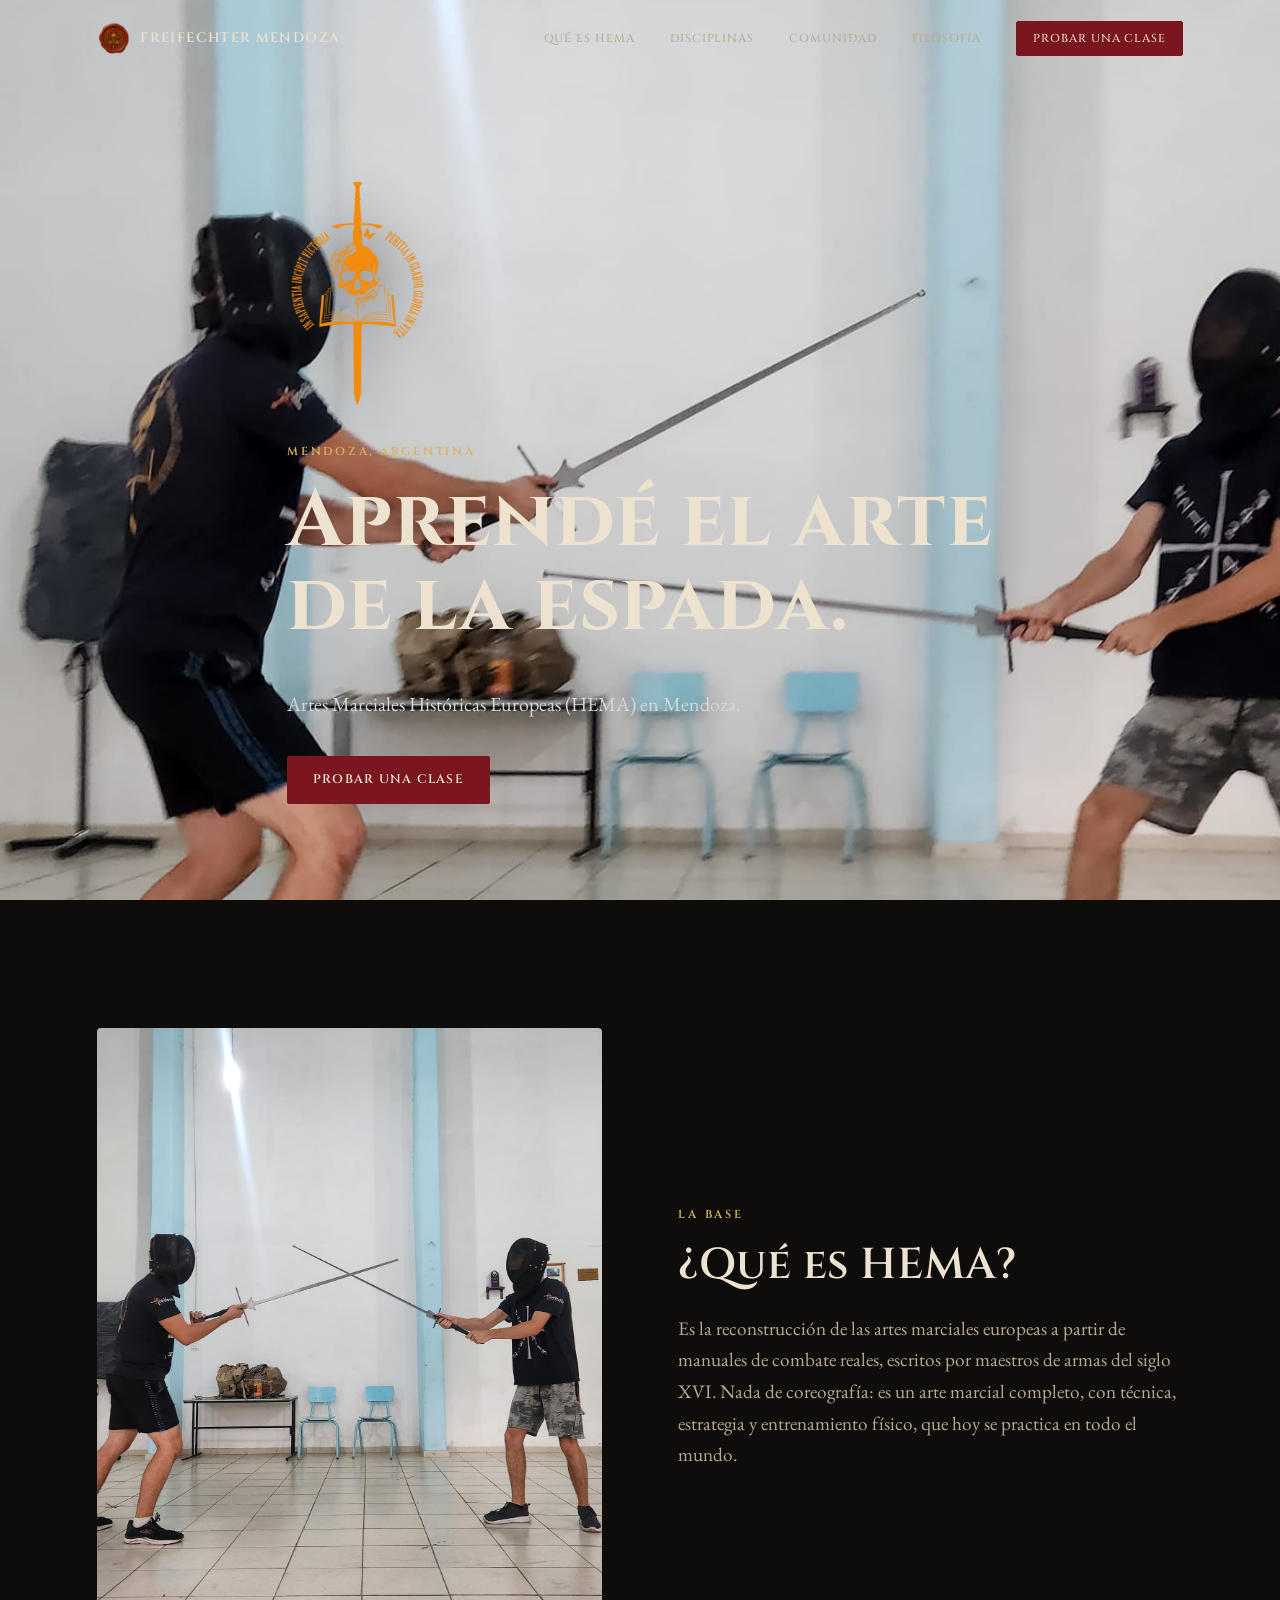
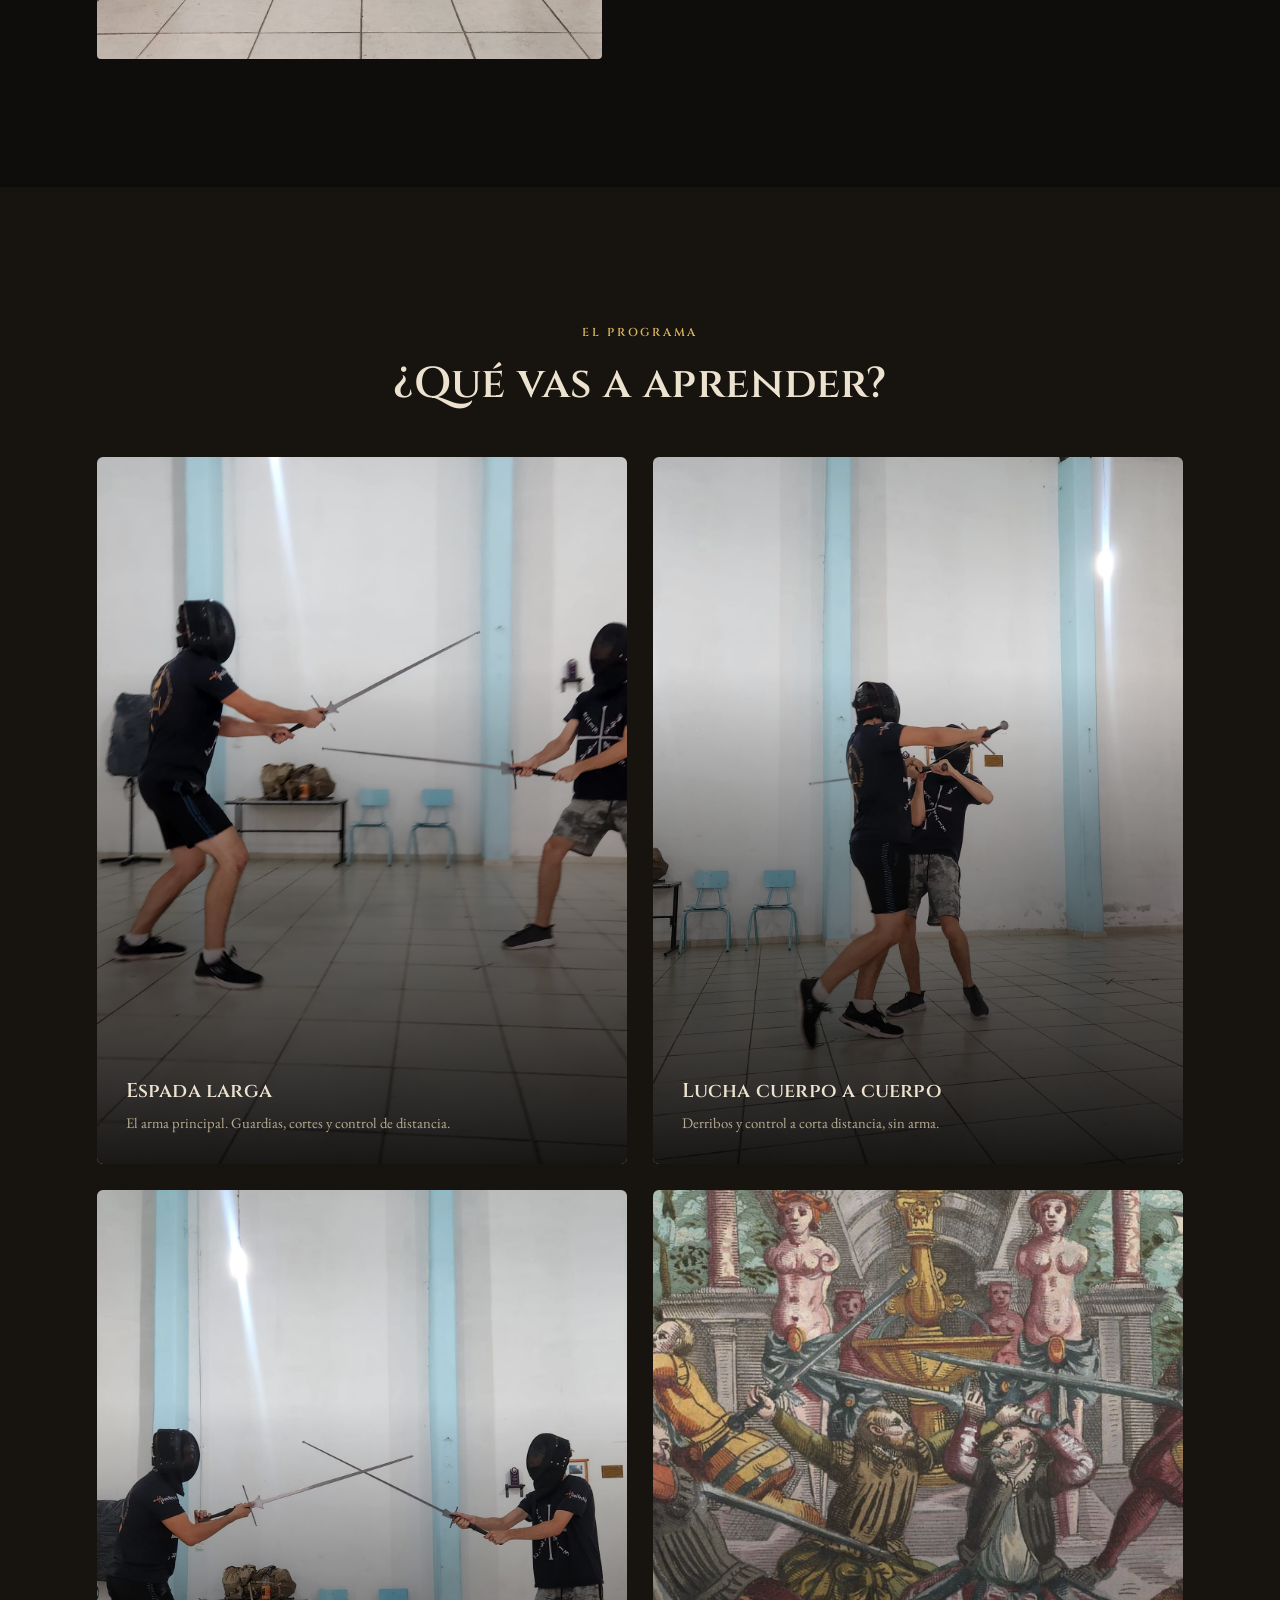
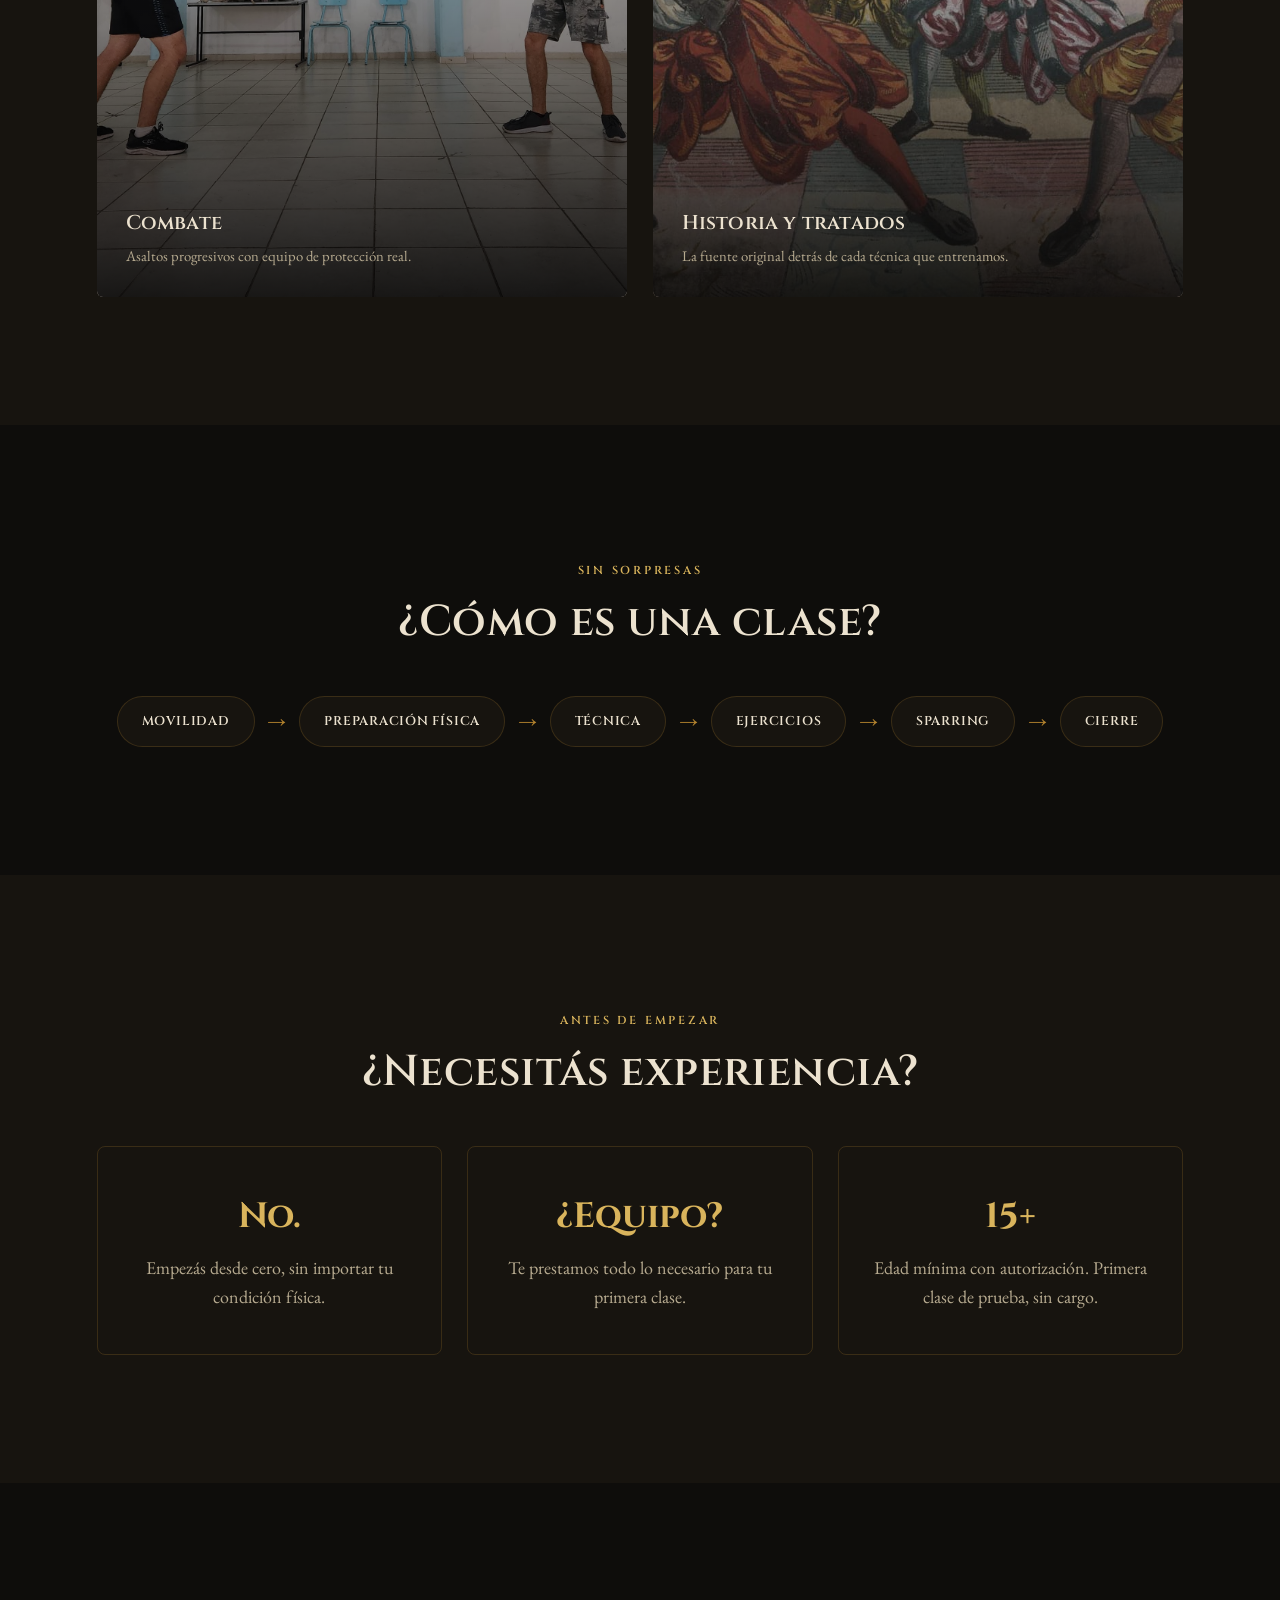
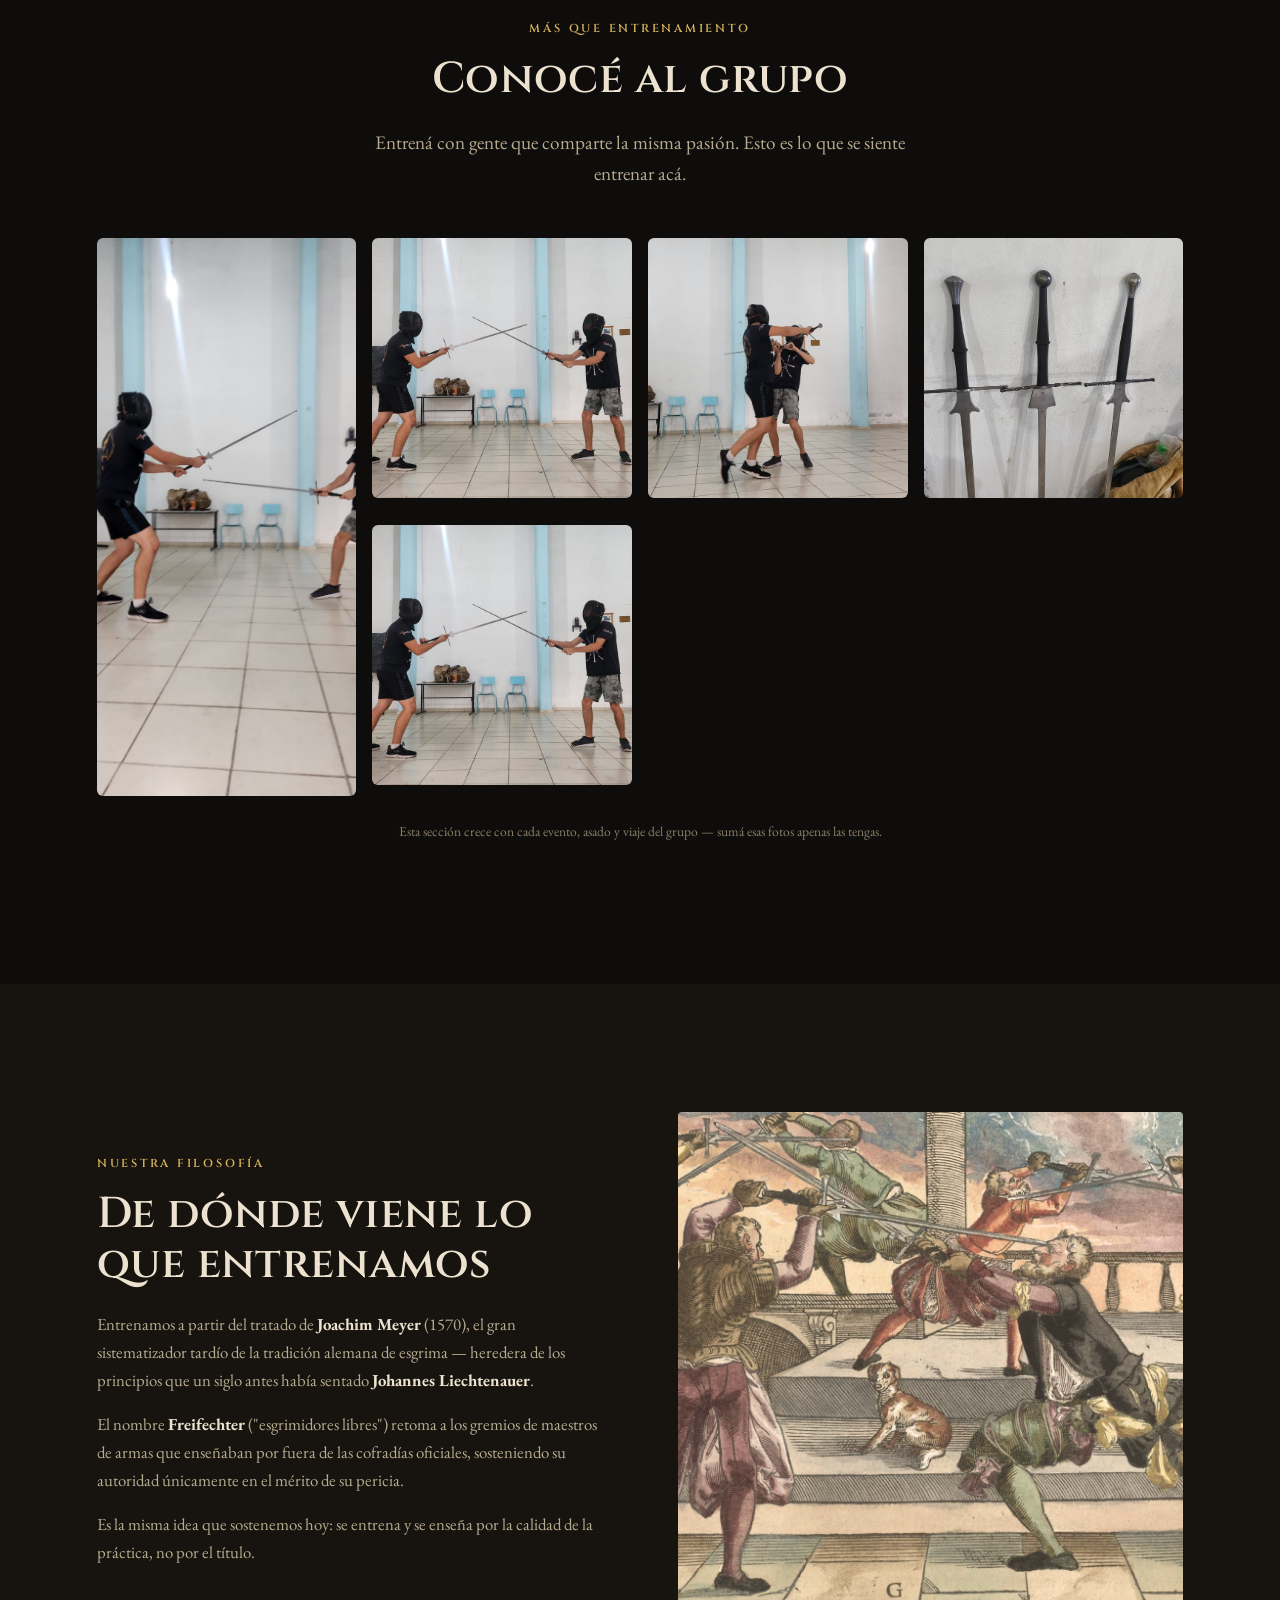
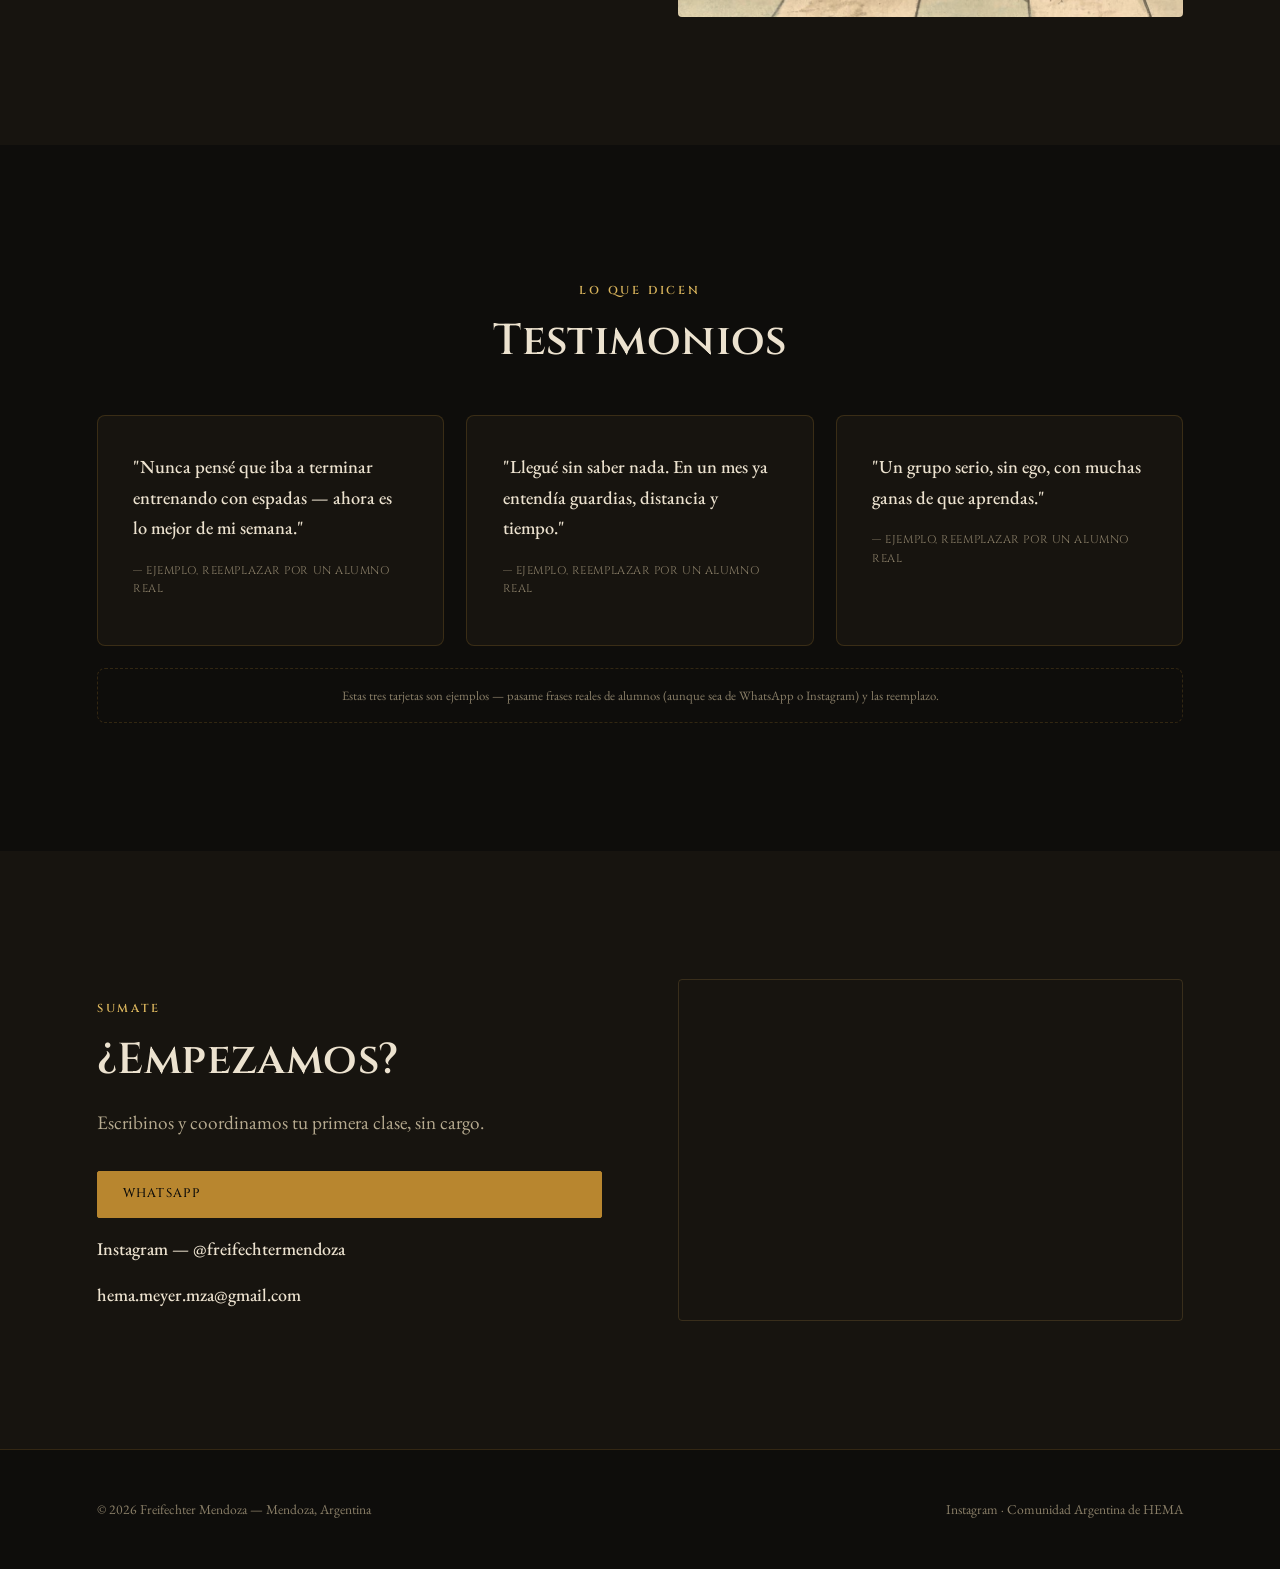
==== commit 40140e42: "Add files via upload" ====
--- a/index.html
+++ b/index.html
@@ -37,6 +37,7 @@
 <header class="hero" id="inicio">
   <div class="hero-bg" style="background-image:url('assets/img/gallery/entrenamiento-guardia.jpg')"></div>
   <div class="container hero-content reveal">
+    <img src="assets/img/logo.png" alt="Freifechter Mendoza" class="hero-logo">
     <span class="eyebrow">Mendoza, Argentina</span>
     <h1>Aprendé el arte<br>de la espada.</h1>
     <p class="lead">Artes Marciales Históricas Europeas (HEMA) en Mendoza.</p>
--- a/assets/css/style.css
+++ b/assets/css/style.css
@@ -1,17 +1,20 @@
-@import url('https://fonts.googleapis.com/css2?family=Inter:wght@300;400;500;600;700;800&display=swap');
+@import url('https://fonts.googleapis.com/css2?family=Cinzel:wght@500;600;700&family=EB+Garamond:ital,wght@0,400;0,500;0,600;1,400&display=swap');
 
 :root{
-  --bg:        #0a0a0a;
-  --bg-2:      #141414;
-  --bg-3:      #1c1c1c;
-  --white:     #f5f5f5;
-  --gray:      #9a9a9a;
-  --gray-dim:  #6b6b6b;
-  --gold:      #c9a227;
-  --gold-soft: #e0c674;
-  --line:      rgba(255,255,255,.1);
+  --bg:        #0e0d0b;
+  --bg-2:      #17140f;
+  --bg-3:      #201b14;
+  --white:     #ece2cf;
+  --gray:      #b7ab90;
+  --gray-dim:  #8a7f68;
+  --gold:      #b8862f;
+  --gold-soft: #d9b45c;
+  --wax:       #7a1620;
+  --wax-soft:  #9c2430;
+  --line:      rgba(184,134,47,.22);
 
-  --font: 'Inter', -apple-system, BlinkMacSystemFont, sans-serif;
+  --font: 'EB Garamond', serif;
+  --font-display: 'Cinzel', serif;
   --maxw: 1240px;
 }
 
@@ -20,38 +23,38 @@
 body{
   margin:0; background:var(--bg); color:var(--white);
   font-family:var(--font); font-weight:400;
-  font-size:17px; line-height:1.6; -webkit-font-smoothing:antialiased;
+  font-size:18px; line-height:1.65; -webkit-font-smoothing:antialiased;
 }
 img{ max-width:100%; display:block; }
 a{ color:inherit; }
 .container{ max-width:var(--maxw); margin:0 auto; padding:0 6vw; }
 section{ padding:clamp(4rem,10vw,8rem) 0; }
 
-h1,h2,h3{ font-family:var(--font); font-weight:700; letter-spacing:-.02em; margin:0 0 .5em; }
-h1{ font-size:clamp(2.6rem,7vw,5.6rem); line-height:1.02; font-weight:800; }
-h2{ font-size:clamp(1.9rem,4vw,3rem); line-height:1.1; }
-h3{ font-size:1.3rem; }
+h1,h2,h3{ font-family:var(--font-display); font-weight:600; letter-spacing:.01em; margin:0 0 .5em; }
+h1{ font-size:clamp(2.6rem,7vw,5rem); line-height:1.06; font-weight:700; }
+h2{ font-size:clamp(1.8rem,4vw,2.7rem); line-height:1.15; }
+h3{ font-size:1.25rem; font-weight:600; }
 p{ margin:0 0 1em; color:var(--gray); }
 
 .eyebrow{
-  display:inline-block; font-size:.72rem; letter-spacing:.24em; text-transform:uppercase;
-  color:var(--gold); font-weight:600; margin-bottom:1.1rem;
+  display:inline-block; font-family:var(--font-display); font-size:.72rem; letter-spacing:.24em; text-transform:uppercase;
+  color:var(--gold-soft); font-weight:600; margin-bottom:1.1rem;
 }
 .center{ text-align:center; }
-.lead{ font-size:1.15rem; color:var(--gray); max-width:60ch; }
+.lead{ font-size:1.2rem; color:var(--gray); max-width:60ch; }
 .mx-auto{ margin-left:auto; margin-right:auto; }
 
 /* ===== Botones ===== */
 .btn{
   display:inline-flex; align-items:center; gap:.6em;
-  font-family:var(--font); font-size:.92rem; font-weight:600;
-  text-decoration:none; padding:1em 2em; border-radius:100px;
-  border:1px solid var(--white); color:var(--white); background:transparent;
+  font-family:var(--font-display); font-size:.78rem; font-weight:600; letter-spacing:.1em; text-transform:uppercase;
+  text-decoration:none; padding:1em 2em; border-radius:2px;
+  border:1px solid var(--gold); color:var(--gold-soft); background:transparent;
   transition:background .25s ease, color .25s ease, transform .2s ease;
 }
-.btn:hover{ transform:translateY(-2px); }
-.btn.solid{ background:var(--white); color:var(--bg); border-color:var(--white); }
-.btn.solid:hover{ background:var(--gold); border-color:var(--gold); color:var(--bg); }
+.btn:hover{ transform:translateY(-2px); background:var(--gold); color:var(--bg); }
+.btn.solid{ background:var(--wax); color:var(--white); border-color:var(--wax); }
+.btn.solid:hover{ background:var(--wax-soft); border-color:var(--wax-soft); color:var(--white); }
 .btn.gold{ background:var(--gold); color:var(--bg); border-color:var(--gold); }
 .btn.gold:hover{ background:var(--gold-soft); border-color:var(--gold-soft); }
 
@@ -65,9 +68,9 @@
 .nav .container{ display:flex; align-items:center; justify-content:space-between; }
 .brand{ display:flex; align-items:center; gap:.6rem; text-decoration:none; }
 .brand img{ width:34px; height:34px; object-fit:contain; }
-.brand span{ font-weight:700; font-size:.95rem; letter-spacing:.02em; }
+.brand span{ font-family:var(--font-display); font-weight:600; font-size:.85rem; letter-spacing:.1em; }
 .nav-links{ display:flex; gap:2.2rem; align-items:center; }
-.nav-links a{ font-size:.85rem; font-weight:500; text-decoration:none; color:var(--gray); transition:color .2s; }
+.nav-links a{ font-family:var(--font-display); font-size:.72rem; letter-spacing:.08em; text-transform:uppercase; font-weight:500; text-decoration:none; color:var(--gray); transition:color .2s; }
 .nav-links a:hover{ color:var(--white); }
 .nav-toggle{ display:none; background:none; border:1px solid var(--line); color:var(--white); width:42px; height:42px; border-radius:8px; cursor:pointer; }
 
@@ -85,6 +88,10 @@
   background:linear-gradient(180deg, rgba(10,10,10,.35) 0%, rgba(10,10,10,.35) 40%, rgba(10,10,10,.95) 100%);
 }
 .hero-content{ position:relative; z-index:2; max-width:900px; }
+.hero-logo{
+  width:clamp(96px,11vw,150px); height:auto; margin-bottom:1.4rem;
+  filter:drop-shadow(0 8px 26px rgba(0,0,0,.6));
+}
 .hero .eyebrow{ color:var(--gold-soft); }
 .hero .lead{ font-size:1.25rem; margin-bottom:2.2rem; color:#d8d8d8; }
 .hero-actions{ display:flex; gap:1rem; flex-wrap:wrap; }
@@ -109,12 +116,12 @@
 }
 .card-big .txt{ position:absolute; left:0; right:0; bottom:0; z-index:2; padding:1.8rem; }
 .card-big h3{ margin-bottom:.3rem; }
-.card-big p{ color:#d5d5d5; font-size:.92rem; margin:0; }
+.card-big p{ color:var(--gray); font-size:.92rem; margin:0; }
 
 /* ===== Timeline clase ===== */
 .timeline{ display:flex; flex-wrap:wrap; align-items:center; justify-content:center; gap:0; }
 .timeline .step{
-  font-weight:600; font-size:.95rem; letter-spacing:.02em; padding:.9rem 1.5rem;
+  font-family:var(--font-display); font-weight:600; font-size:.8rem; letter-spacing:.06em; text-transform:uppercase; padding:.9rem 1.5rem;
   border:1px solid var(--line); border-radius:100px; color:var(--white); background:var(--bg-2);
 }
 .timeline .arrow{ color:var(--gold); padding:0 .8rem; font-size:1.2rem; }
@@ -127,7 +134,7 @@
 /* ===== Bloques de confianza (experiencia/equipo/edad) ===== */
 .trust3{ display:grid; grid-template-columns:repeat(3,1fr); gap:1.6rem; }
 .trust-block{ padding:2.6rem 2rem; border:1px solid var(--line); border-radius:8px; text-align:center; }
-.trust-block .big{ font-size:2.4rem; font-weight:800; color:var(--gold); margin-bottom:.4rem; }
+.trust-block .big{ font-family:var(--font-display); font-size:2.2rem; font-weight:700; color:var(--gold-soft); margin-bottom:.4rem; }
 .trust-block p{ margin:0; }
 
 /* ===== Comunidad ===== */
@@ -137,14 +144,14 @@
 
 /* ===== Filosofía ===== */
 .philosophy{ background:var(--bg-2); }
-.philosophy .split img{ aspect-ratio:1/1; filter:grayscale(.15); }
+.philosophy .split img{ aspect-ratio:1/1; filter:sepia(.3) contrast(1.05); }
 .philosophy p{ color:var(--gray); font-size:1.05rem; }
 
 /* ===== Testimonios ===== */
 .testi-grid{ display:grid; grid-template-columns:repeat(3,1fr); gap:1.4rem; }
 .testi-card{ background:var(--bg-2); border:1px solid var(--line); border-radius:8px; padding:2.2rem; }
 .testi-card .quote{ font-size:1.15rem; font-weight:500; color:var(--white); margin-bottom:1.2rem; }
-.testi-card .who{ font-size:.85rem; color:var(--gray-dim); }
+.testi-card .who{ font-family:var(--font-display); font-size:.7rem; letter-spacing:.05em; text-transform:uppercase; color:var(--gray-dim); }
 .testi-placeholder-note{
   grid-column:1/-1; text-align:center; font-size:.8rem; color:var(--gray-dim);
   border:1px dashed var(--line); border-radius:8px; padding:1rem;
@@ -154,7 +161,7 @@
 .contact-box{ display:grid; grid-template-columns:1fr 1fr; gap:clamp(2rem,6vw,5rem); align-items:center; }
 .contact-links{ display:flex; flex-direction:column; gap:1rem; margin-top:2rem; }
 .contact-links a{ display:flex; align-items:center; gap:.7rem; text-decoration:none; color:var(--white); font-weight:500; }
-.map-frame{ border-radius:8px; overflow:hidden; border:1px solid var(--line); filter:grayscale(.6) invert(.92) contrast(.9); }
+.map-frame{ border-radius:4px; overflow:hidden; border:1px solid var(--line); filter:sepia(.25) contrast(.95); }
 .map-frame iframe{ width:100%; height:340px; border:0; display:block; }
 
 /* ===== Footer ===== */
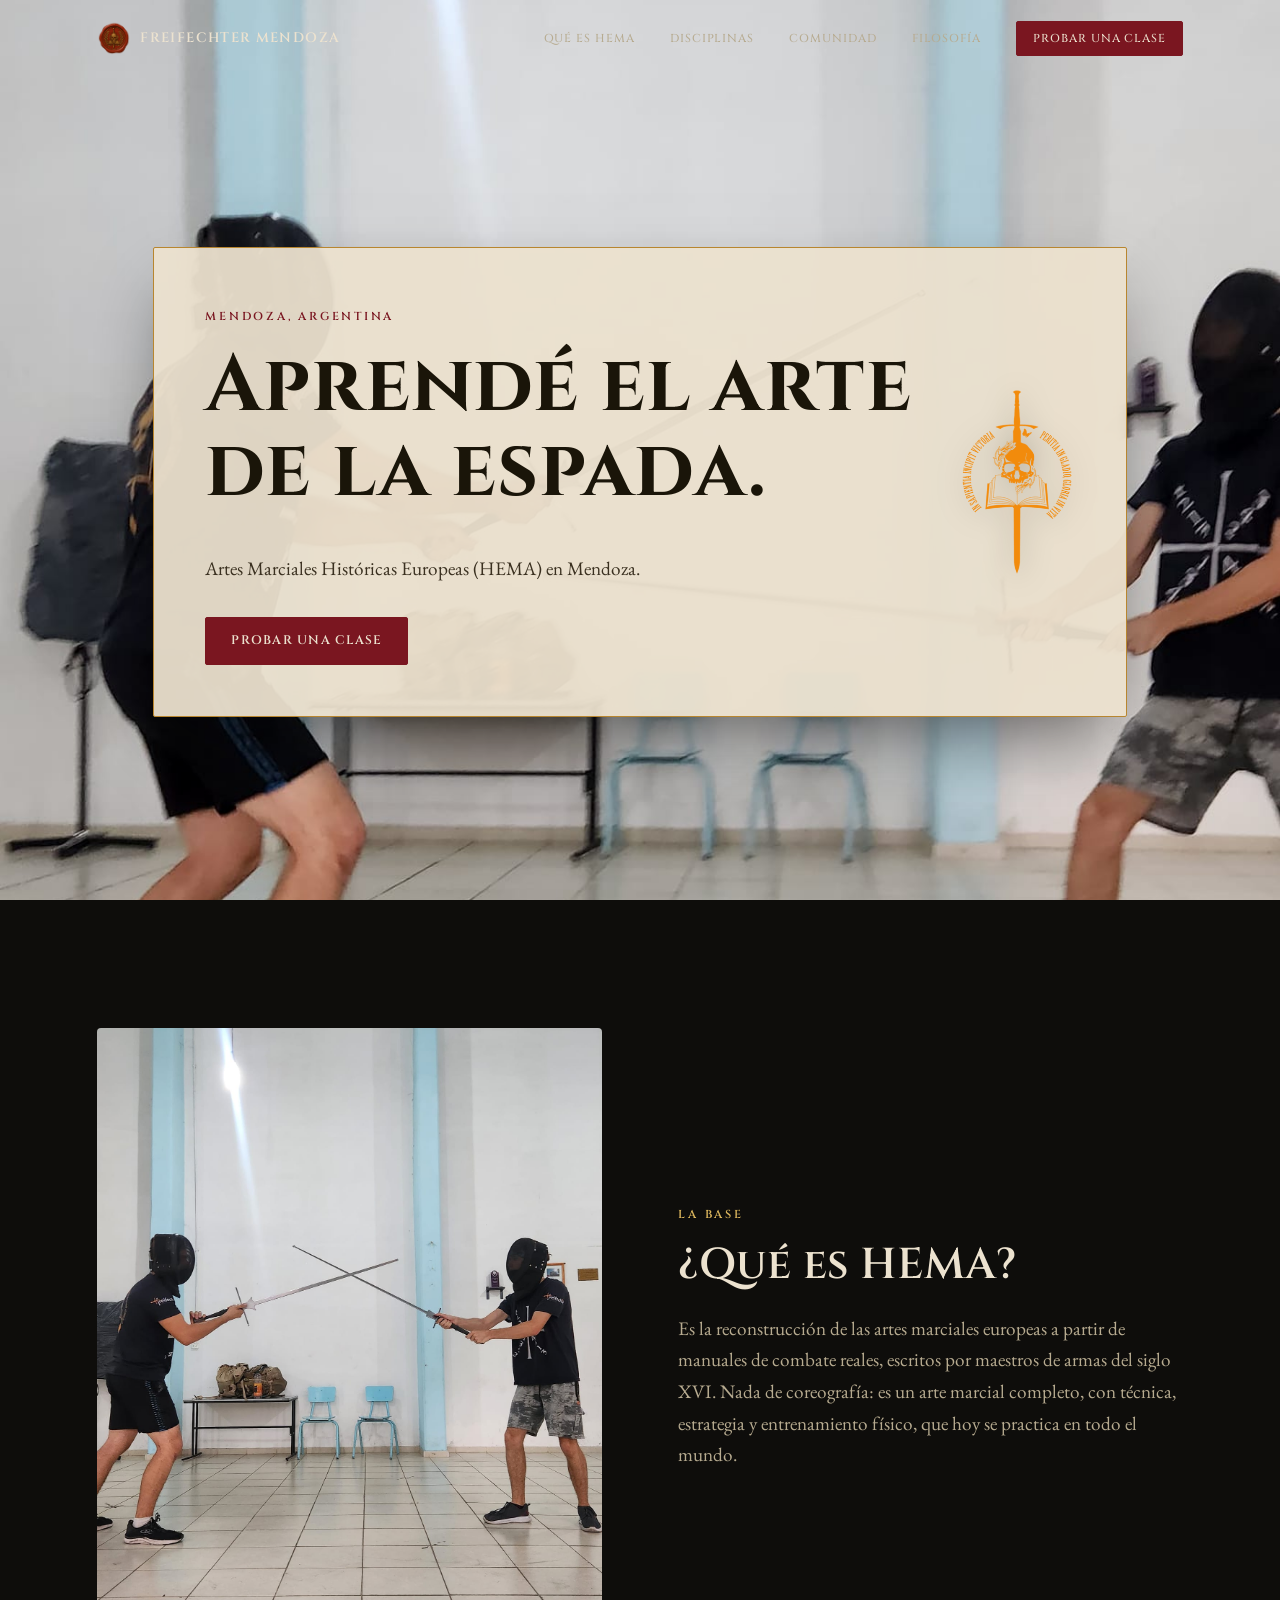
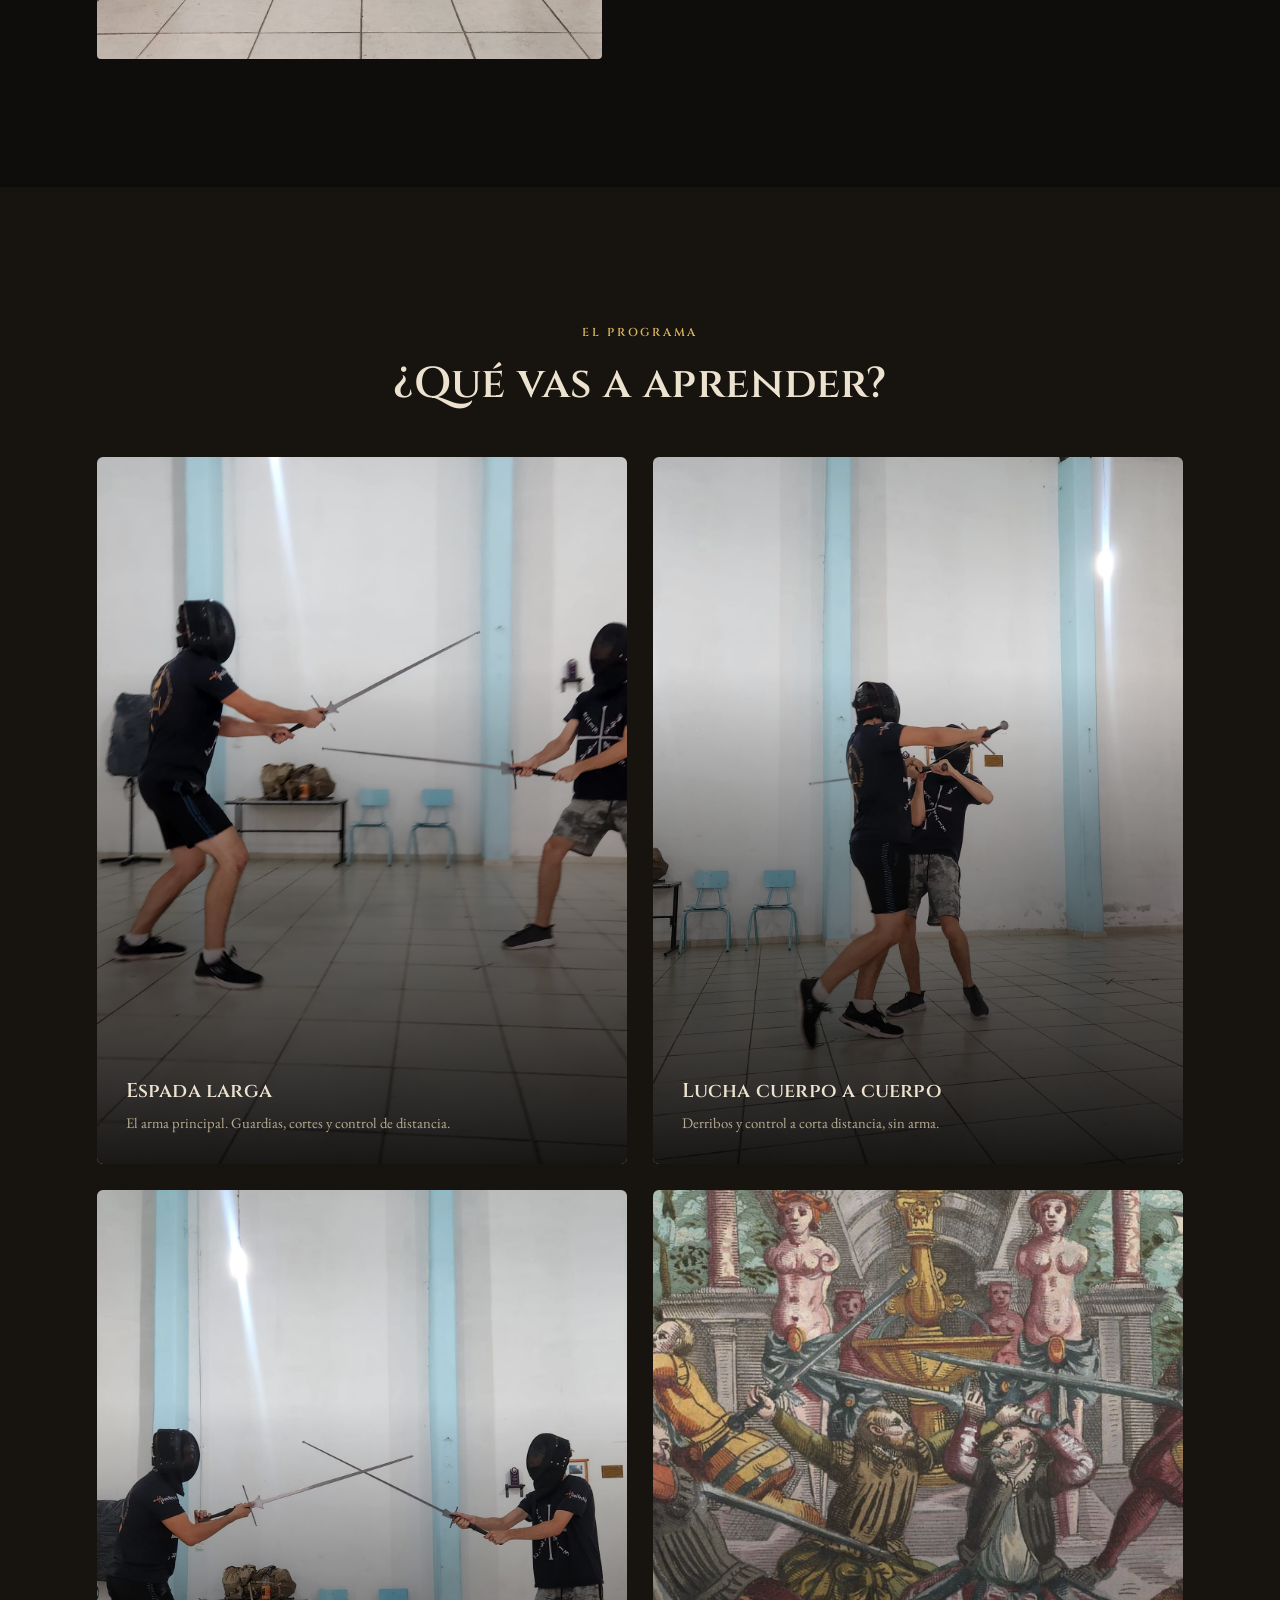
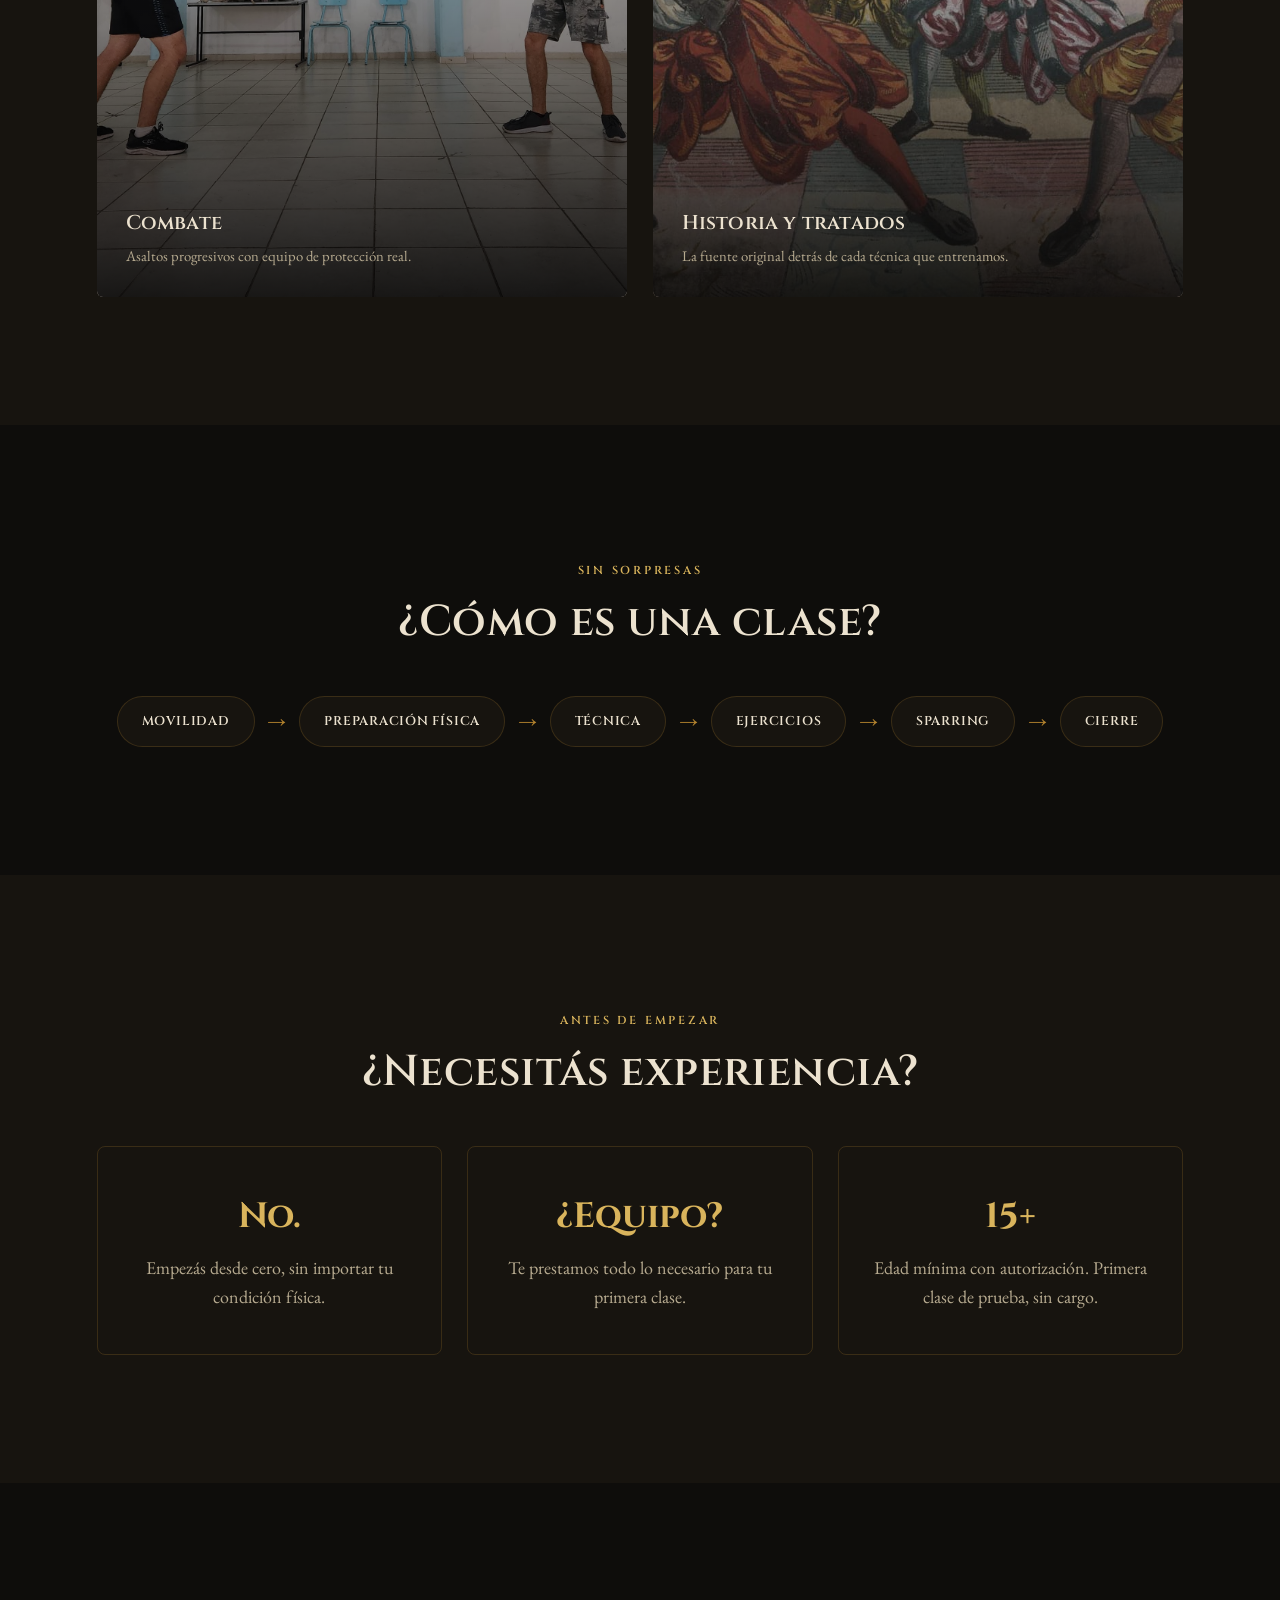
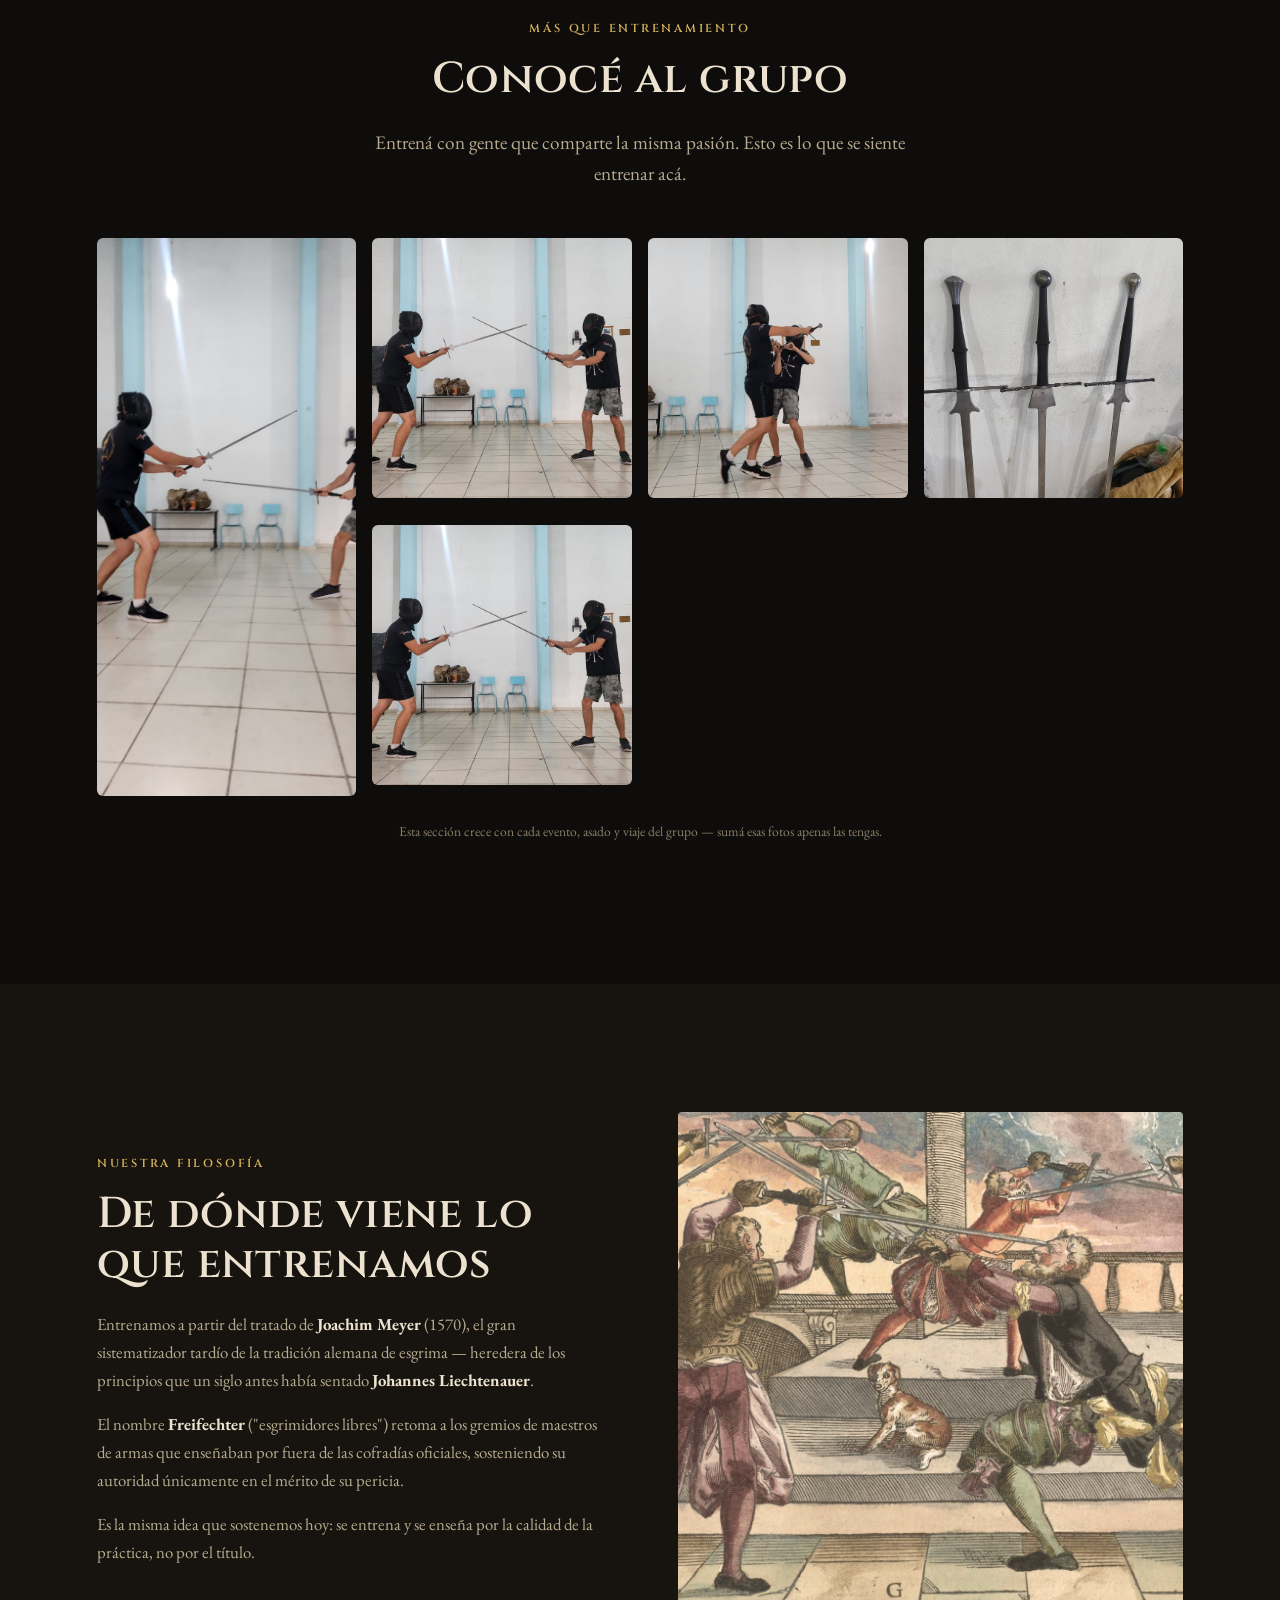
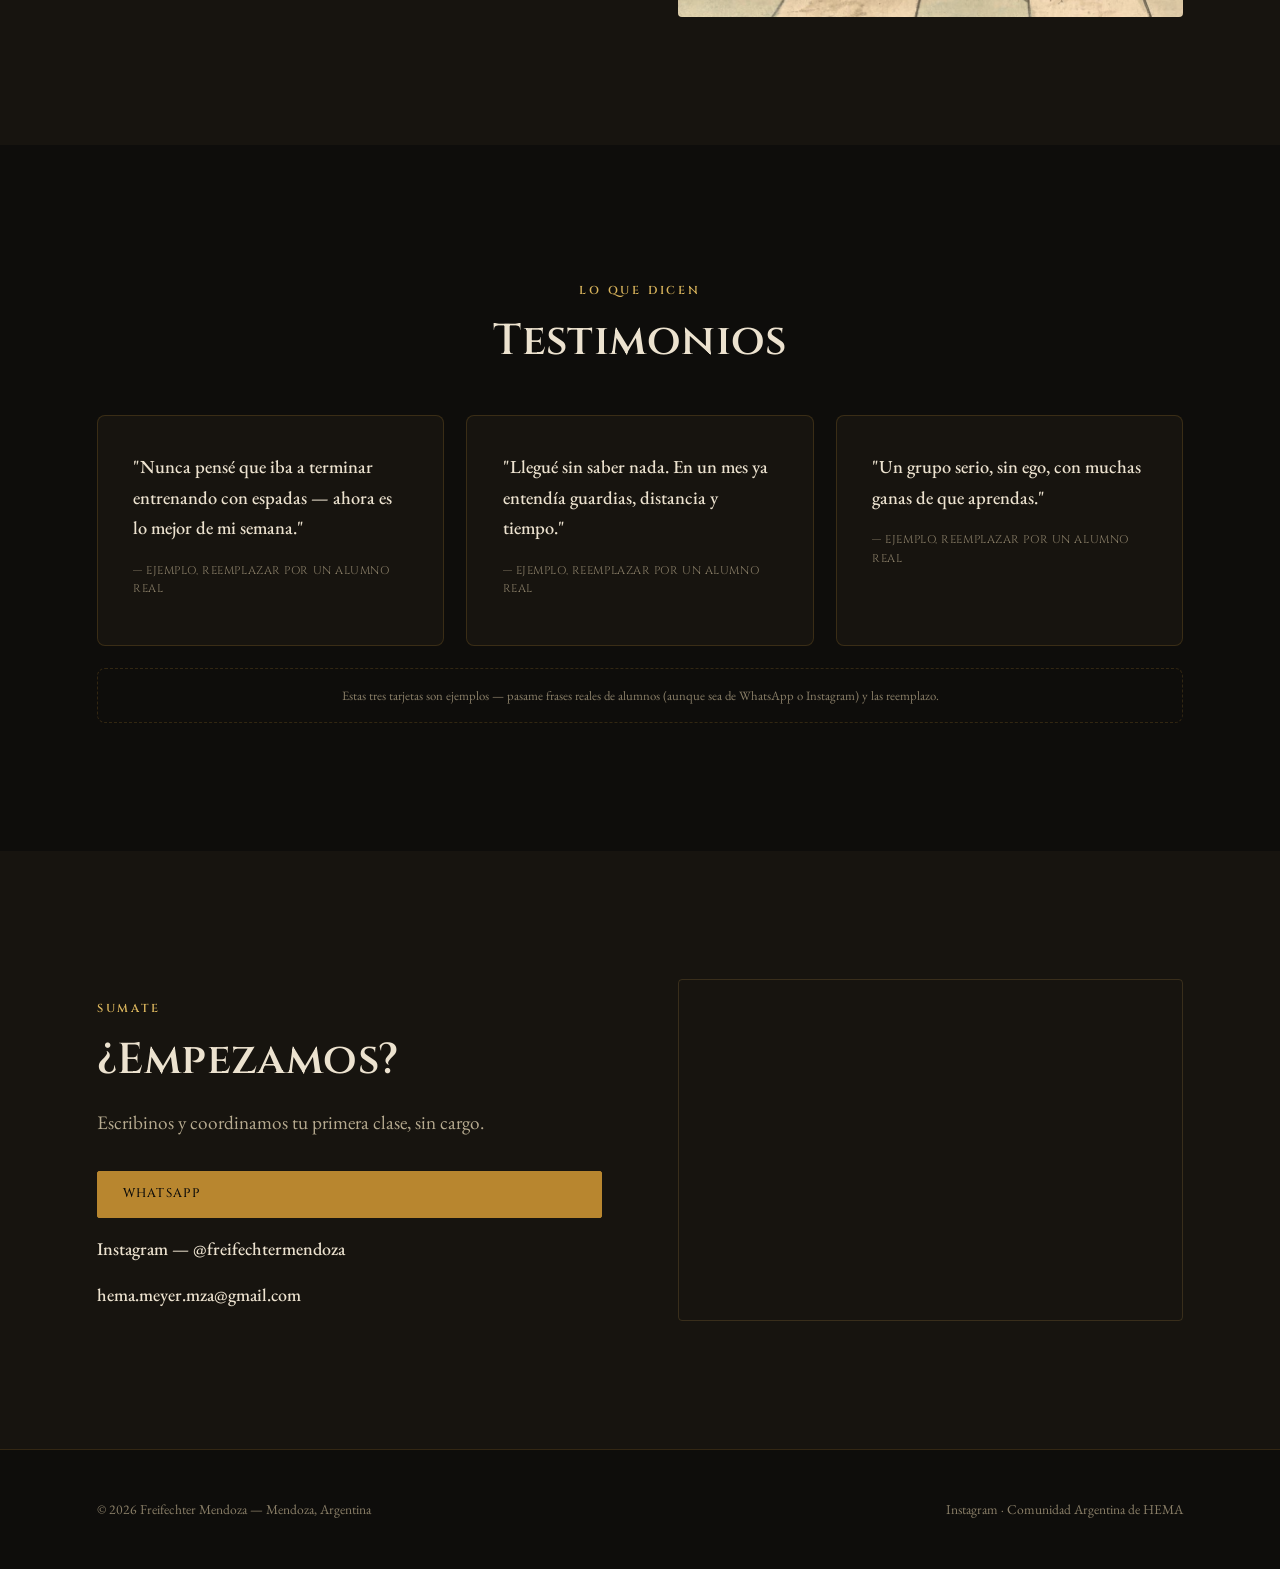
==== commit 78cc9aad: "Add files via upload" ====
--- a/index.html
+++ b/index.html
@@ -36,13 +36,17 @@
 <!-- HERO -->
 <header class="hero" id="inicio">
   <div class="hero-bg" style="background-image:url('assets/img/gallery/entrenamiento-guardia.jpg')"></div>
-  <div class="container hero-content reveal">
-    <img src="assets/img/logo.png" alt="Freifechter Mendoza" class="hero-logo">
-    <span class="eyebrow">Mendoza, Argentina</span>
-    <h1>Aprendé el arte<br>de la espada.</h1>
-    <p class="lead">Artes Marciales Históricas Europeas (HEMA) en Mendoza.</p>
-    <div class="hero-actions">
-      <a href="https://wa.me/5492613629978?text=Hola%21%20Quiero%20probar%20una%20clase%20en%20Freifechter%20Mendoza." target="_blank" rel="noopener" class="btn solid">Probar una clase</a>
+  <div class="container">
+    <div class="hero-content reveal">
+      <div class="hero-text">
+        <span class="eyebrow">Mendoza, Argentina</span>
+        <h1>Aprendé el arte<br>de la espada.</h1>
+        <p class="lead">Artes Marciales Históricas Europeas (HEMA) en Mendoza.</p>
+        <div class="hero-actions">
+          <a href="https://wa.me/5492613629978?text=Hola%21%20Quiero%20probar%20una%20clase%20en%20Freifechter%20Mendoza." target="_blank" rel="noopener" class="btn solid">Probar una clase</a>
+        </div>
+      </div>
+      <img src="assets/img/logo.png" alt="Freifechter Mendoza" class="hero-logo">
     </div>
   </div>
 </header>
--- a/assets/css/style.css
+++ b/assets/css/style.css
@@ -76,8 +76,8 @@
 
 /* ===== Hero ===== */
 .hero{
-  position:relative; min-height:100vh; display:flex; align-items:flex-end;
-  overflow:hidden; padding-bottom:clamp(3rem,8vw,6rem);
+  position:relative; min-height:100vh; display:flex; align-items:center;
+  overflow:hidden; padding:8rem 0 4rem;
 }
 .hero-bg{
   position:absolute; inset:0; background-size:cover; background-position:center 30%;
@@ -85,16 +85,27 @@
 .hero-bg::after{ content:none; }
 .hero::before{
   content:""; position:absolute; inset:0;
-  background:linear-gradient(180deg, rgba(10,10,10,.35) 0%, rgba(10,10,10,.35) 40%, rgba(10,10,10,.95) 100%);
-}
-.hero-content{ position:relative; z-index:2; max-width:900px; }
+  background:linear-gradient(180deg, rgba(10,9,6,.28) 0%, rgba(10,9,6,.1) 45%, rgba(10,9,6,.4) 100%);
+}
+.hero-content{
+  position:relative; z-index:2; max-width:1000px;
+  display:flex; align-items:center; gap:clamp(1.5rem,4vw,3rem);
+  background:rgba(236,226,207,.94); border:1px solid var(--gold);
+  padding:clamp(1.8rem,4vw,3.2rem); border-radius:2px;
+  box-shadow:0 30px 70px -20px rgba(0,0,0,.55);
+}
+.hero-text{ flex:1 1 auto; }
 .hero-logo{
-  width:clamp(96px,11vw,150px); height:auto; margin-bottom:1.4rem;
-  filter:drop-shadow(0 8px 26px rgba(0,0,0,.6));
-}
-.hero .eyebrow{ color:var(--gold-soft); }
-.hero .lead{ font-size:1.25rem; margin-bottom:2.2rem; color:#d8d8d8; }
+  width:clamp(90px,9vw,130px); height:auto; flex-shrink:0;
+  filter:drop-shadow(0 4px 14px rgba(0,0,0,.25));
+}
+.hero .eyebrow{ color:var(--wax); }
+.hero h1{ color:#1a1509; }
+.hero .lead{ font-size:1.2rem; margin-bottom:2rem; color:#3a3020; }
 .hero-actions{ display:flex; gap:1rem; flex-wrap:wrap; }
+@media (max-width:780px){
+  .hero-content{ flex-direction:column-reverse; text-align:center; }
+}
 
 /* ===== Qué es HEMA (foto + texto) ===== */
 .split{ display:grid; grid-template-columns:1fr 1fr; gap:clamp(2rem,6vw,5rem); align-items:center; }
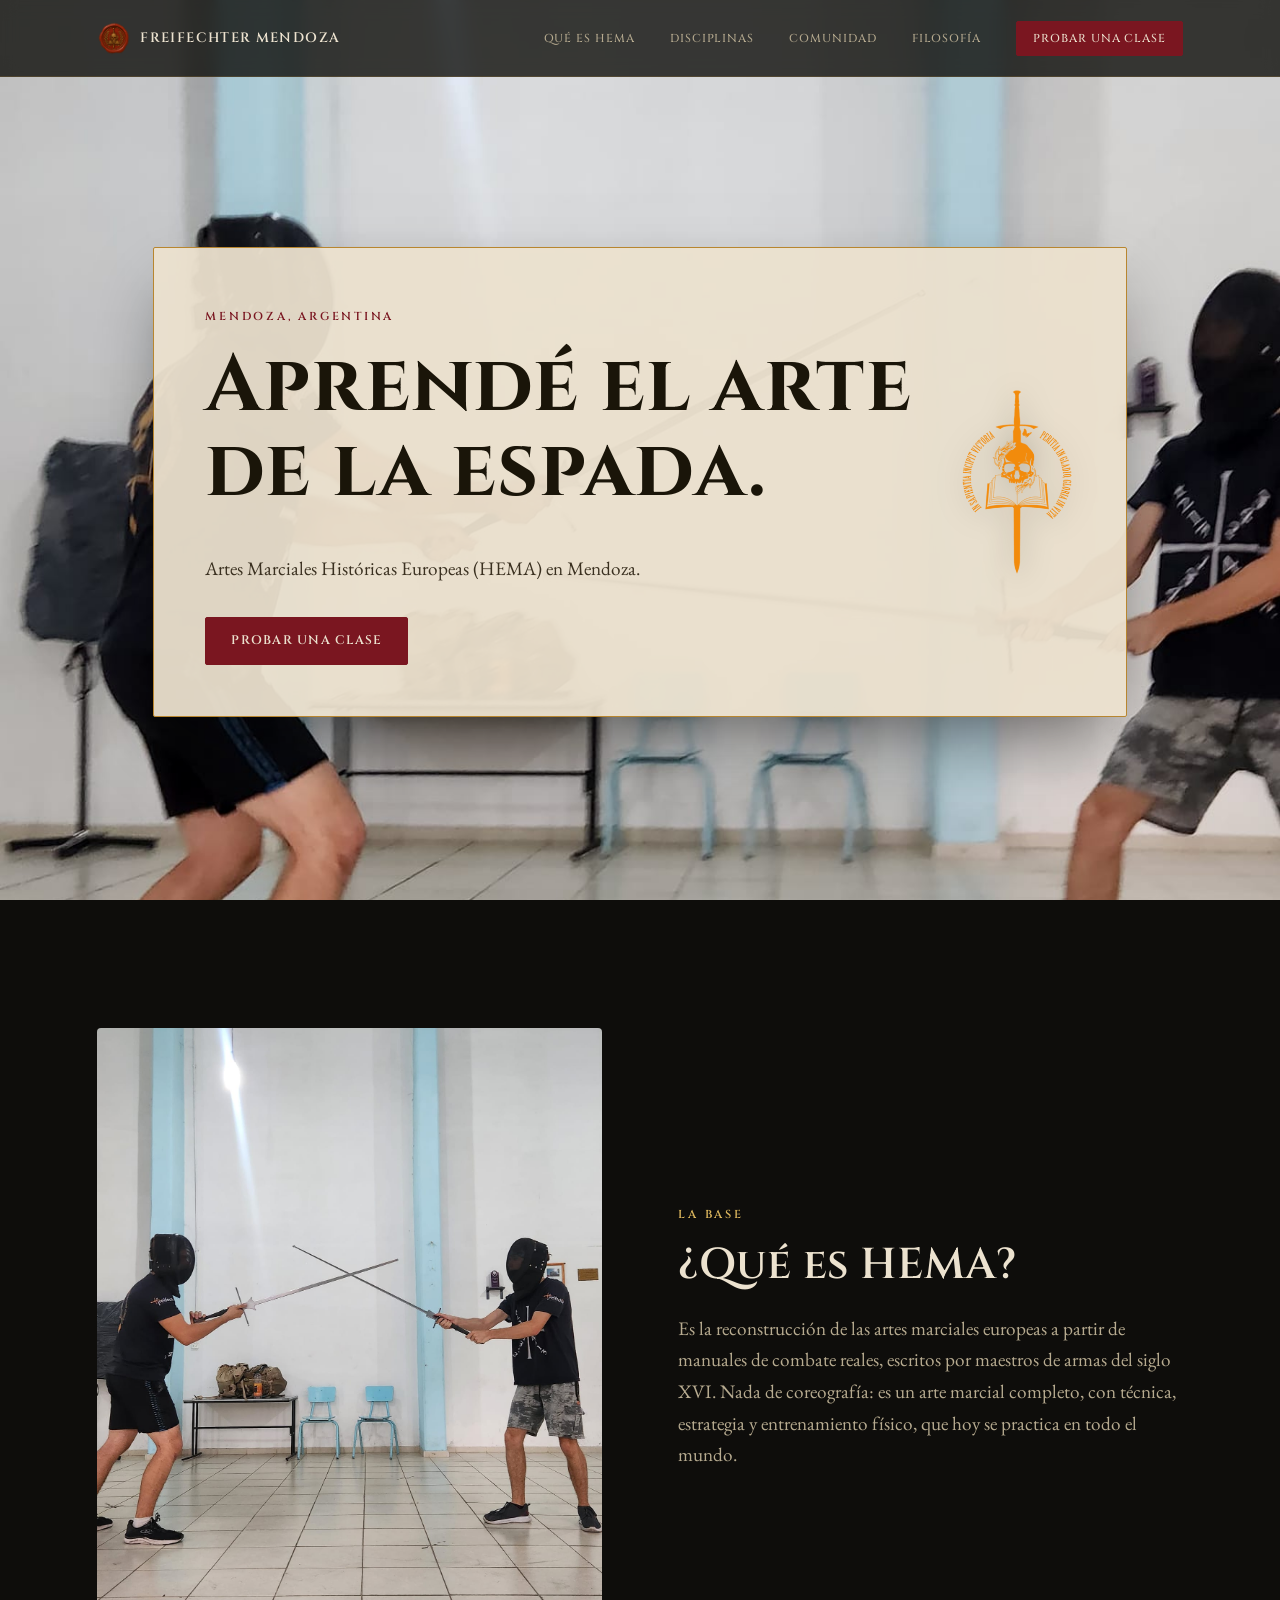
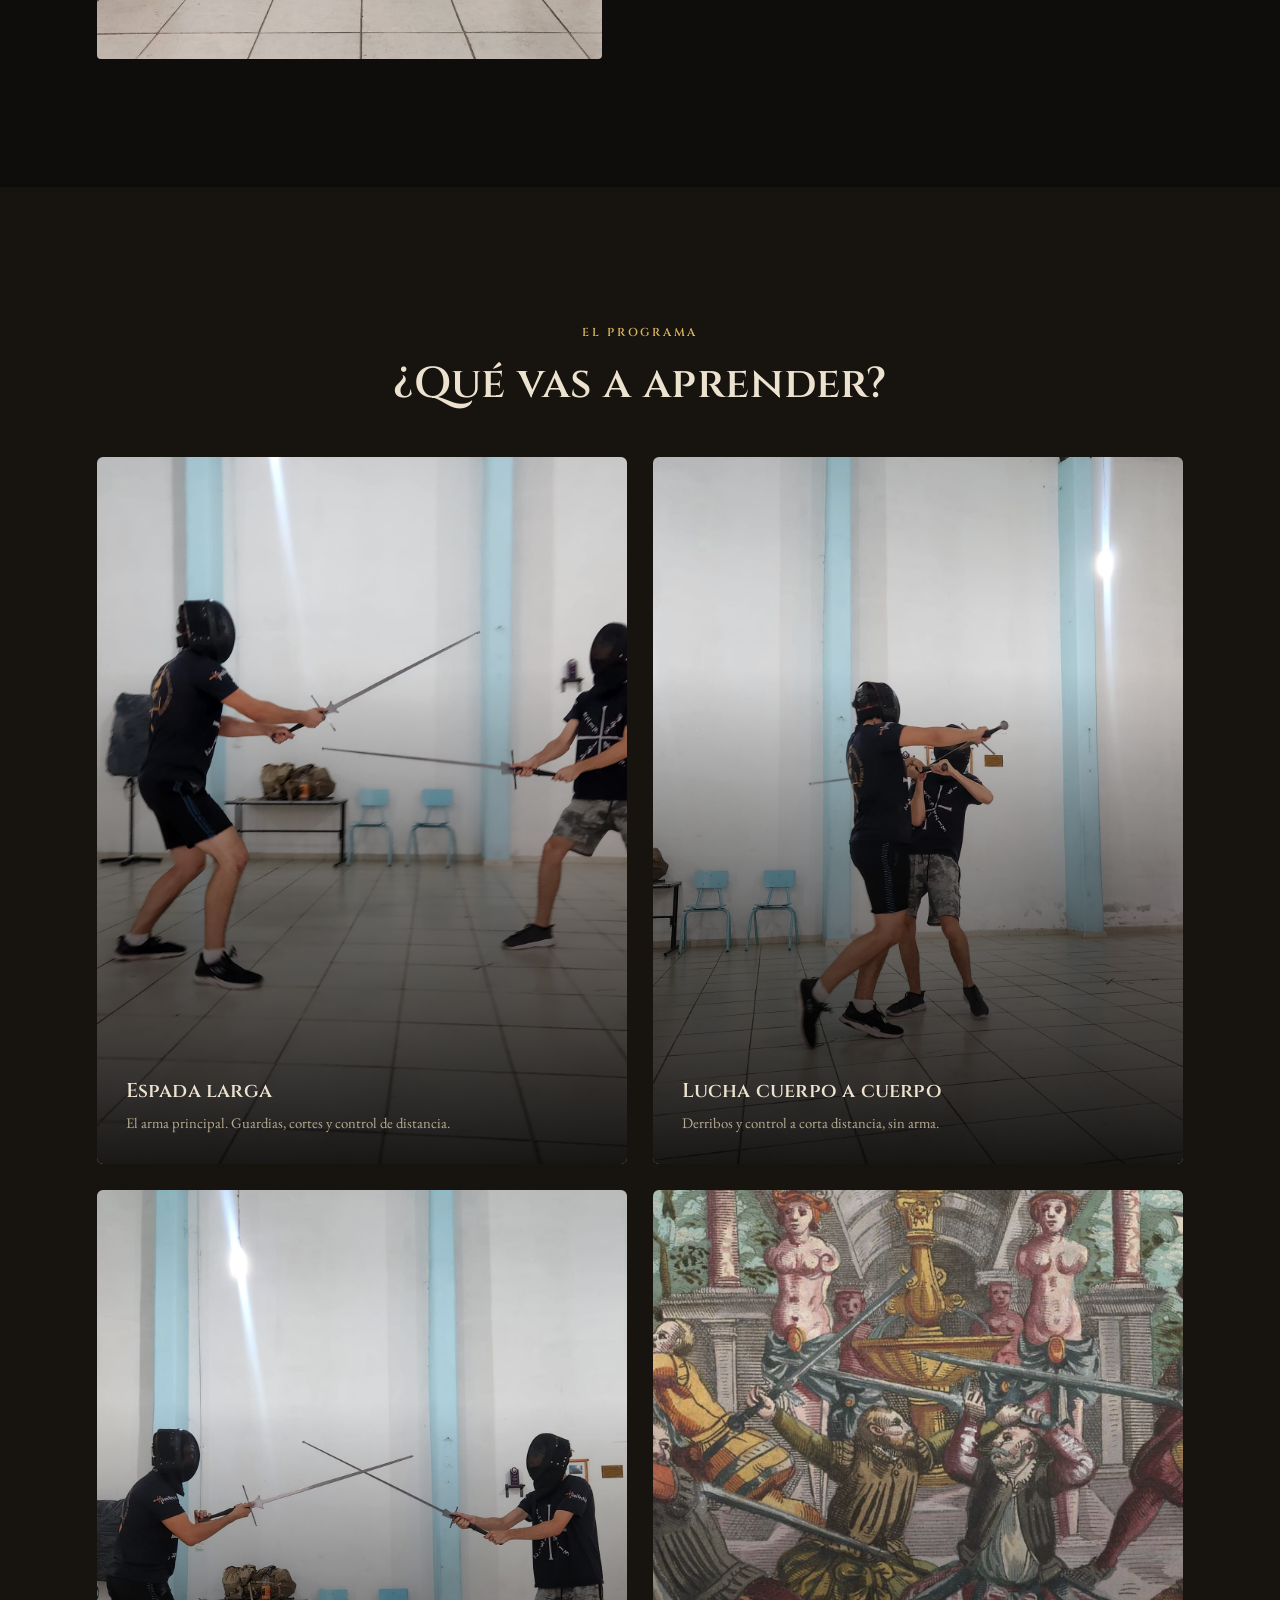
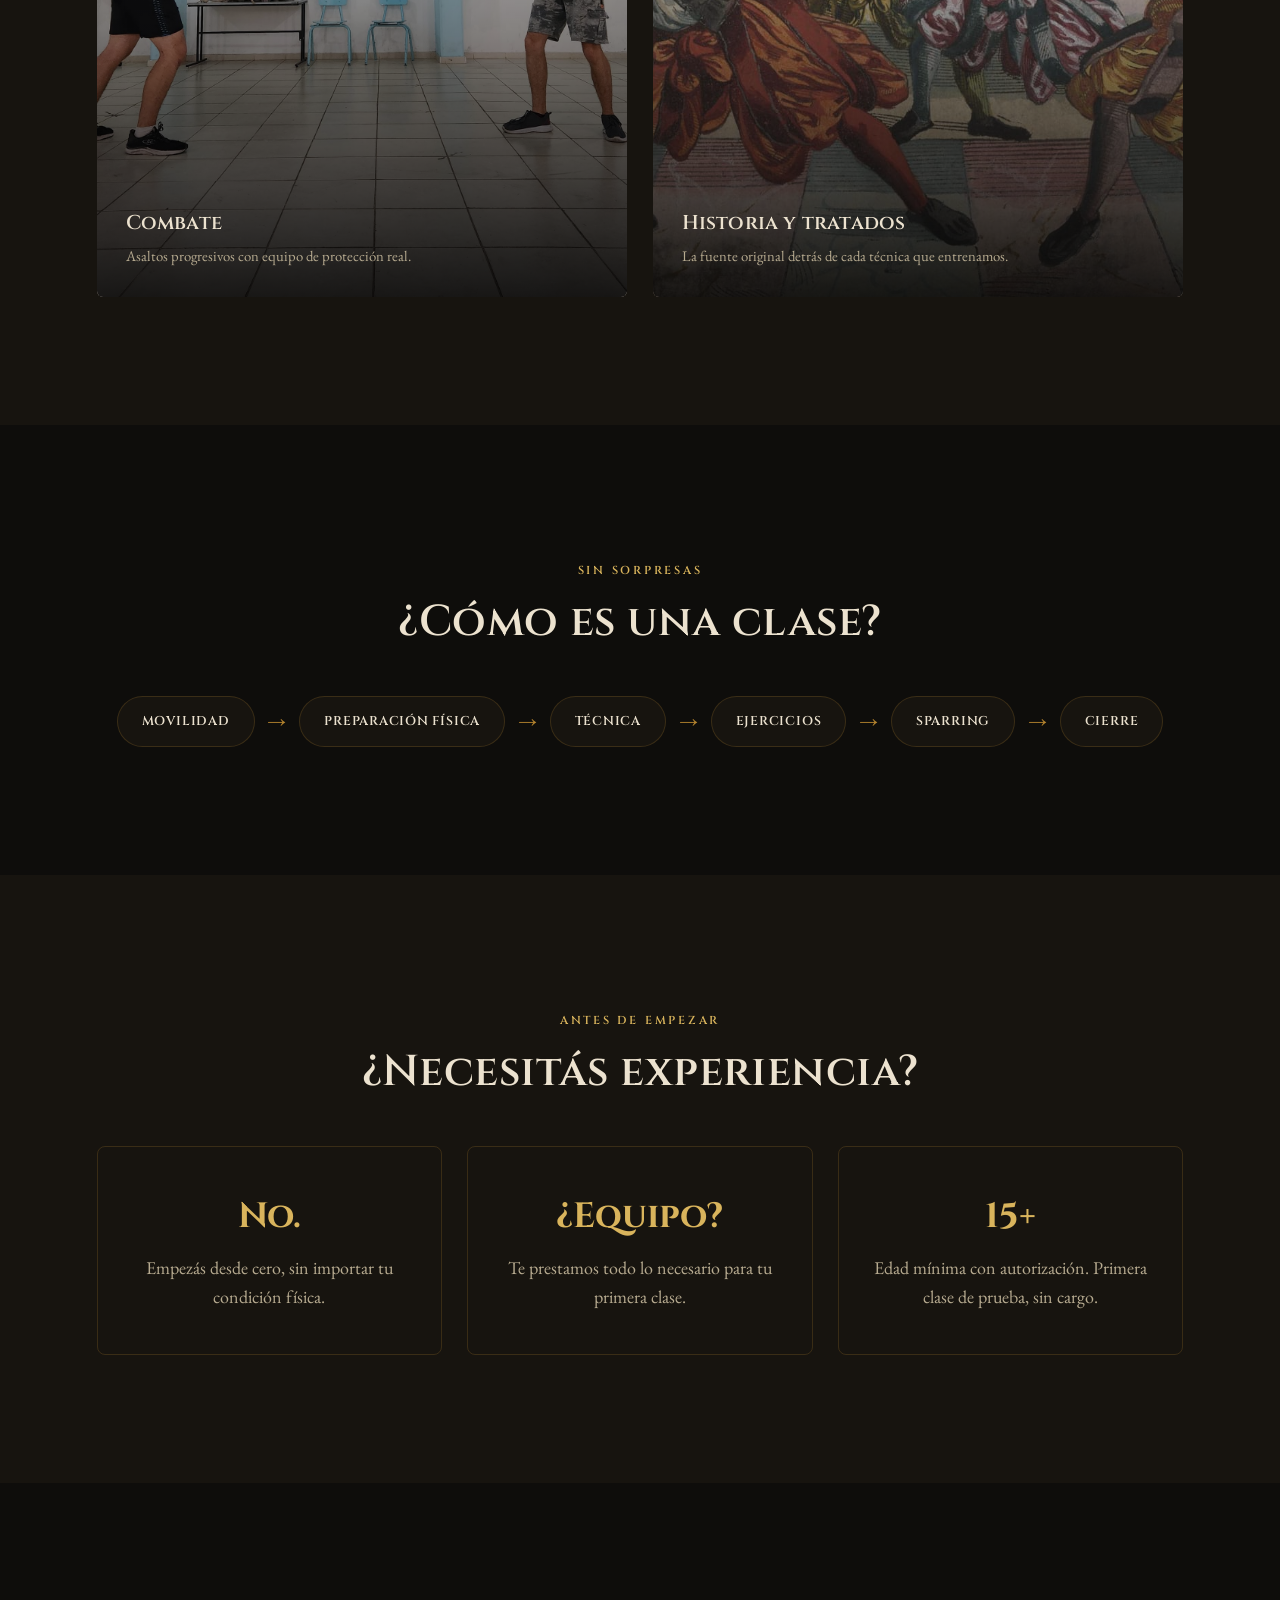
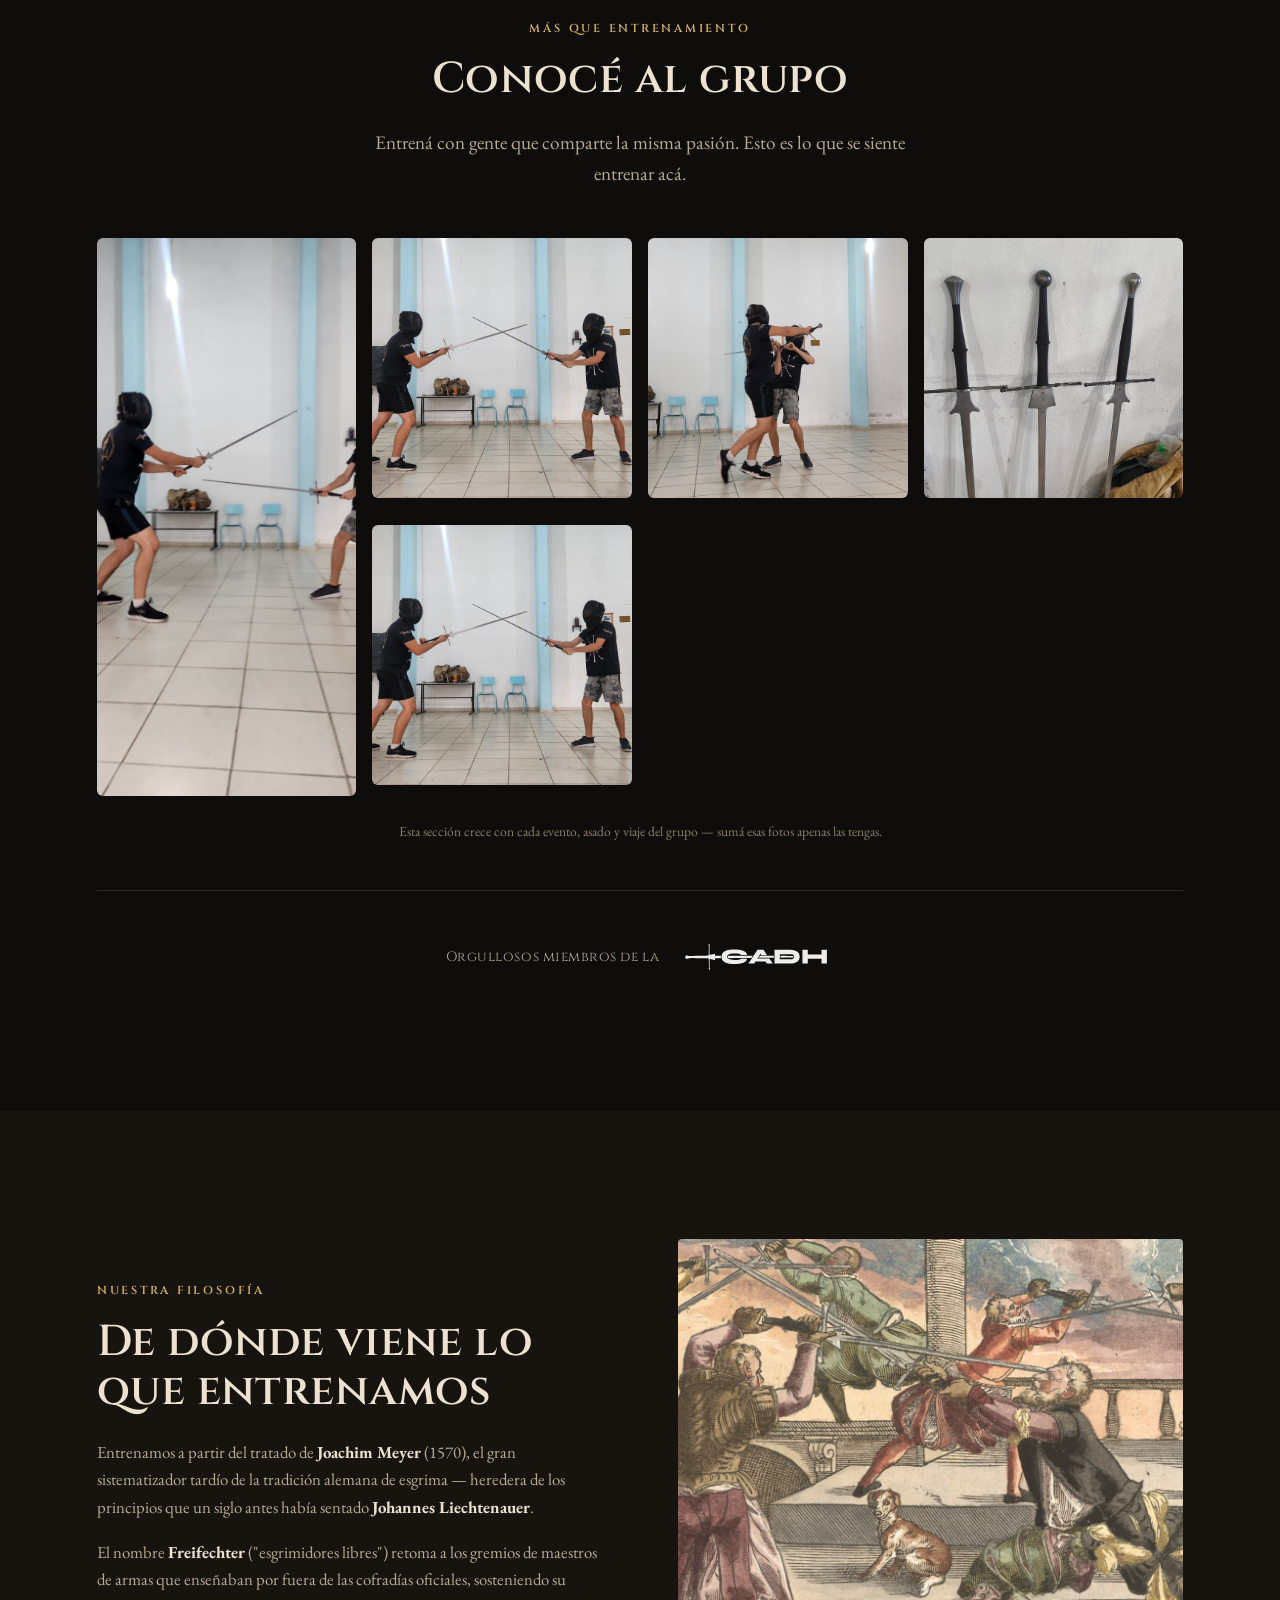
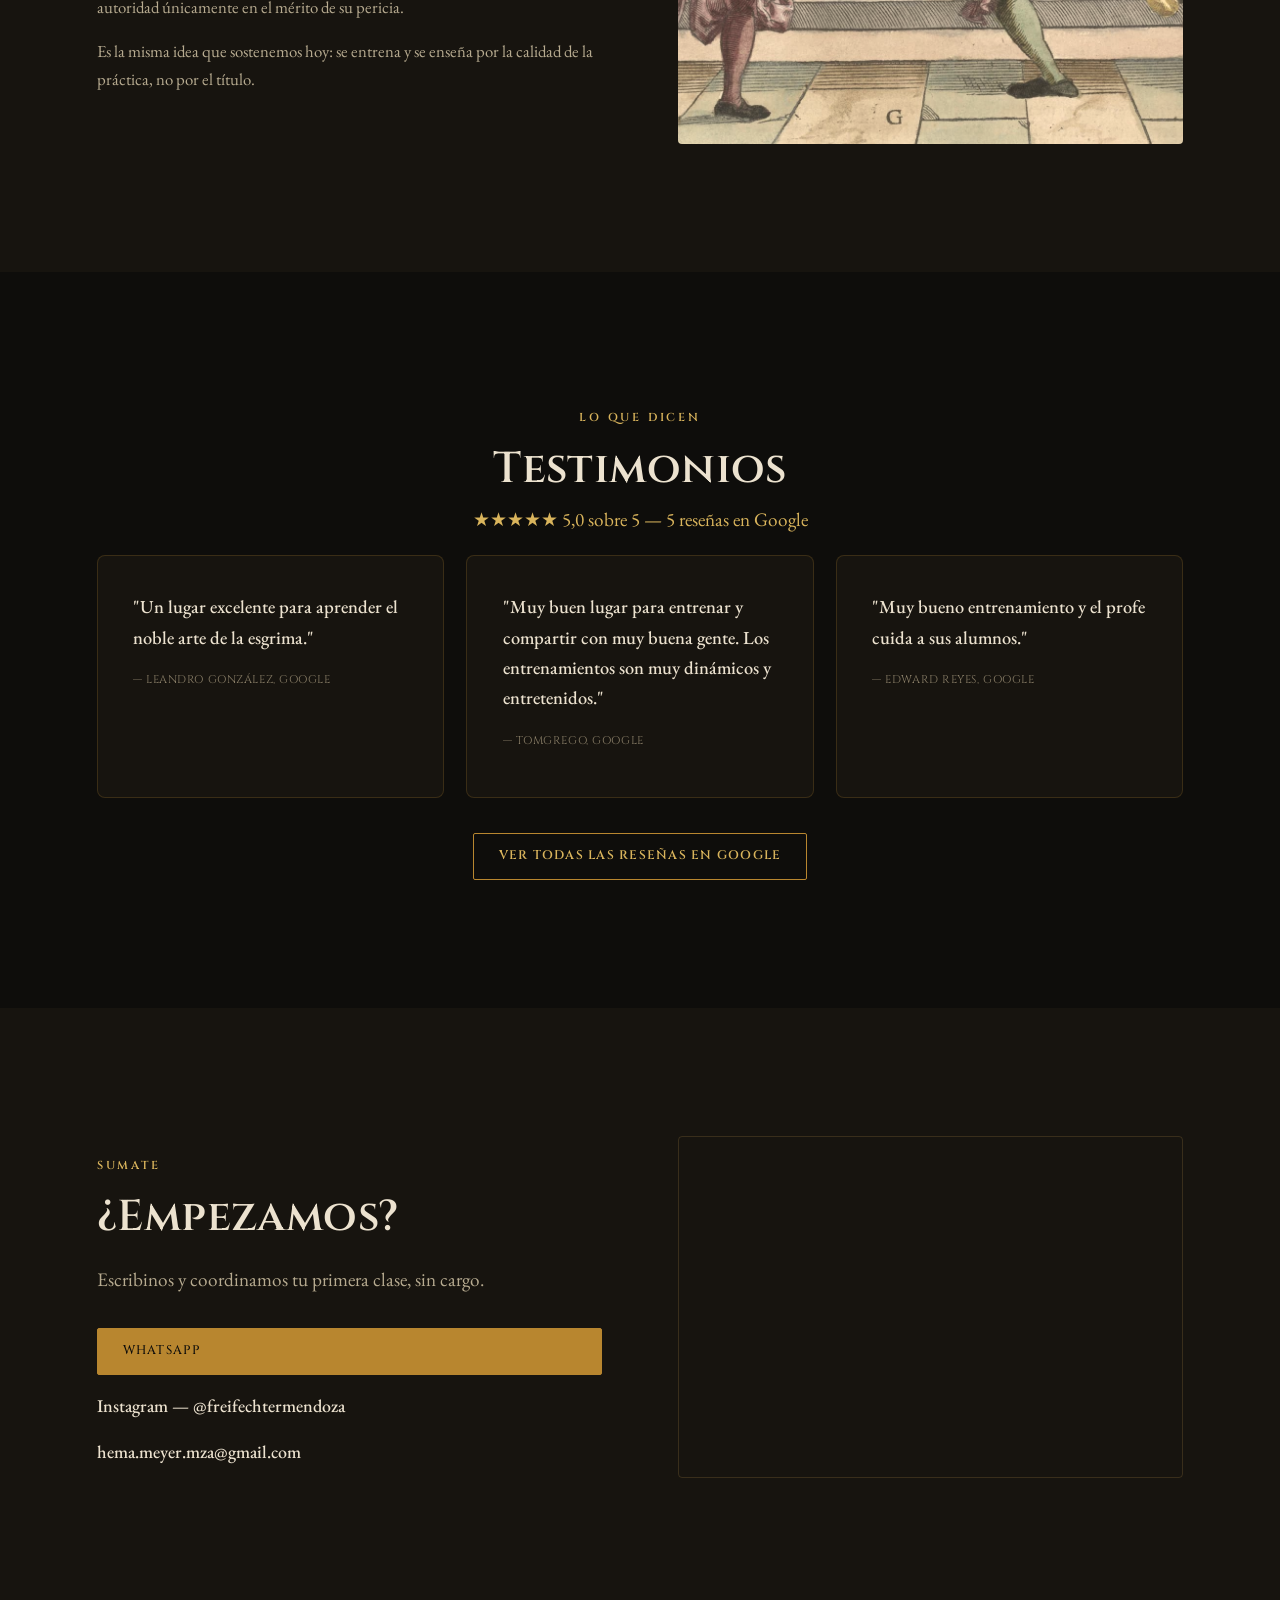
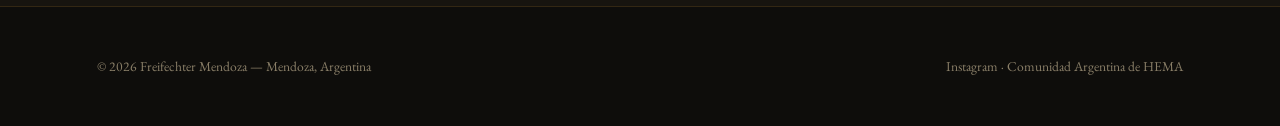
==== commit 334dbbe4: "Add files via upload" ====
--- a/index.html
+++ b/index.html
@@ -149,6 +149,12 @@
       <img src="assets/img/gallery/cruce-espadas.jpg" alt="Asalto de entrenamiento">
     </div>
     <p class="form-note center" style="margin-top:1.5rem;font-size:.85rem;color:var(--gray-dim);">Esta sección crece con cada evento, asado y viaje del grupo — sumá esas fotos apenas las tengas.</p>
+    <div class="cadh-badge reveal">
+      <span>Orgullosos miembros de la</span>
+      <a href="https://www.cadh-hema.com.ar" target="_blank" rel="noopener">
+        <img src="assets/img/logo-cadh.svg" alt="Comunidad Argentina de HEMA">
+      </a>
+    </div>
   </div>
 </section>
 
@@ -171,24 +177,27 @@
 <!-- TESTIMONIOS -->
 <section>
   <div class="container">
-    <div class="center reveal" style="margin-bottom:3rem;">
+    <div class="center reveal" style="margin-bottom:1.2rem;">
       <span class="eyebrow">Lo que dicen</span>
-      <h2>Testimonios</h2>
+      <h2 style="margin-bottom:.6rem;">Testimonios</h2>
+      <p class="lead mx-auto center" style="color:var(--gold-soft);">★★★★★ 5,0 sobre 5 — 5 reseñas en Google</p>
     </div>
     <div class="testi-grid reveal">
       <div class="testi-card">
-        <p class="quote">"Nunca pensé que iba a terminar entrenando con espadas — ahora es lo mejor de mi semana."</p>
-        <p class="who">— Ejemplo, reemplazar por un alumno real</p>
+        <p class="quote">"Un lugar excelente para aprender el noble arte de la esgrima."</p>
+        <p class="who">— Leandro González, Google</p>
       </div>
       <div class="testi-card">
-        <p class="quote">"Llegué sin saber nada. En un mes ya entendía guardias, distancia y tiempo."</p>
-        <p class="who">— Ejemplo, reemplazar por un alumno real</p>
+        <p class="quote">"Muy buen lugar para entrenar y compartir con muy buena gente. Los entrenamientos son muy dinámicos y entretenidos."</p>
+        <p class="who">— TomGrego, Google</p>
       </div>
       <div class="testi-card">
-        <p class="quote">"Un grupo serio, sin ego, con muchas ganas de que aprendas."</p>
-        <p class="who">— Ejemplo, reemplazar por un alumno real</p>
-      </div>
-      <div class="testi-placeholder-note">Estas tres tarjetas son ejemplos — pasame frases reales de alumnos (aunque sea de WhatsApp o Instagram) y las reemplazo.</div>
+        <p class="quote">"Muy bueno entrenamiento y el profe cuida a sus alumnos."</p>
+        <p class="who">— Edward Reyes, Google</p>
+      </div>
+    </div>
+    <div class="center reveal" style="margin-top:2.2rem;">
+      <a href="https://maps.app.goo.gl/nJZAB4cJ3z2qL3cm6" target="_blank" rel="noopener" class="btn">Ver todas las reseñas en Google</a>
     </div>
   </div>
 </section>
--- a/assets/css/style.css
+++ b/assets/css/style.css
@@ -62,9 +62,10 @@
 .nav{
   position:fixed; top:0; left:0; right:0; z-index:100;
   padding:1.3rem 0; transition:background .3s ease, padding .3s ease, border-color .3s ease;
-  border-bottom:1px solid transparent;
-}
-.nav.solid{ background:rgba(10,10,10,.85); backdrop-filter:blur(10px); border-color:var(--line); padding:.9rem 0; }
+  border-bottom:1px solid var(--line);
+  background:rgba(10,9,6,.78); backdrop-filter:blur(8px);
+}
+.nav.solid{ background:rgba(10,9,6,.92); backdrop-filter:blur(10px); border-color:var(--line); padding:.9rem 0; }
 .nav .container{ display:flex; align-items:center; justify-content:space-between; }
 .brand{ display:flex; align-items:center; gap:.6rem; text-decoration:none; }
 .brand img{ width:34px; height:34px; object-fit:contain; }
@@ -167,6 +168,15 @@
   grid-column:1/-1; text-align:center; font-size:.8rem; color:var(--gray-dim);
   border:1px dashed var(--line); border-radius:8px; padding:1rem;
 }
+
+/* ===== Badge CADH ===== */
+.cadh-badge{
+  display:flex; align-items:center; justify-content:center; gap:1.2rem;
+  margin-top:3rem; padding-top:2.5rem; border-top:1px solid var(--line); flex-wrap:wrap;
+}
+.cadh-badge span{ font-family:var(--font-display); font-size:.85rem; letter-spacing:.04em; color:var(--gray); }
+.cadh-badge img{ height:52px; width:auto; filter:brightness(1.2); opacity:.92; transition:opacity .2s; }
+.cadh-badge a:hover img{ opacity:1; }
 
 /* ===== Contacto ===== */
 .contact-box{ display:grid; grid-template-columns:1fr 1fr; gap:clamp(2rem,6vw,5rem); align-items:center; }
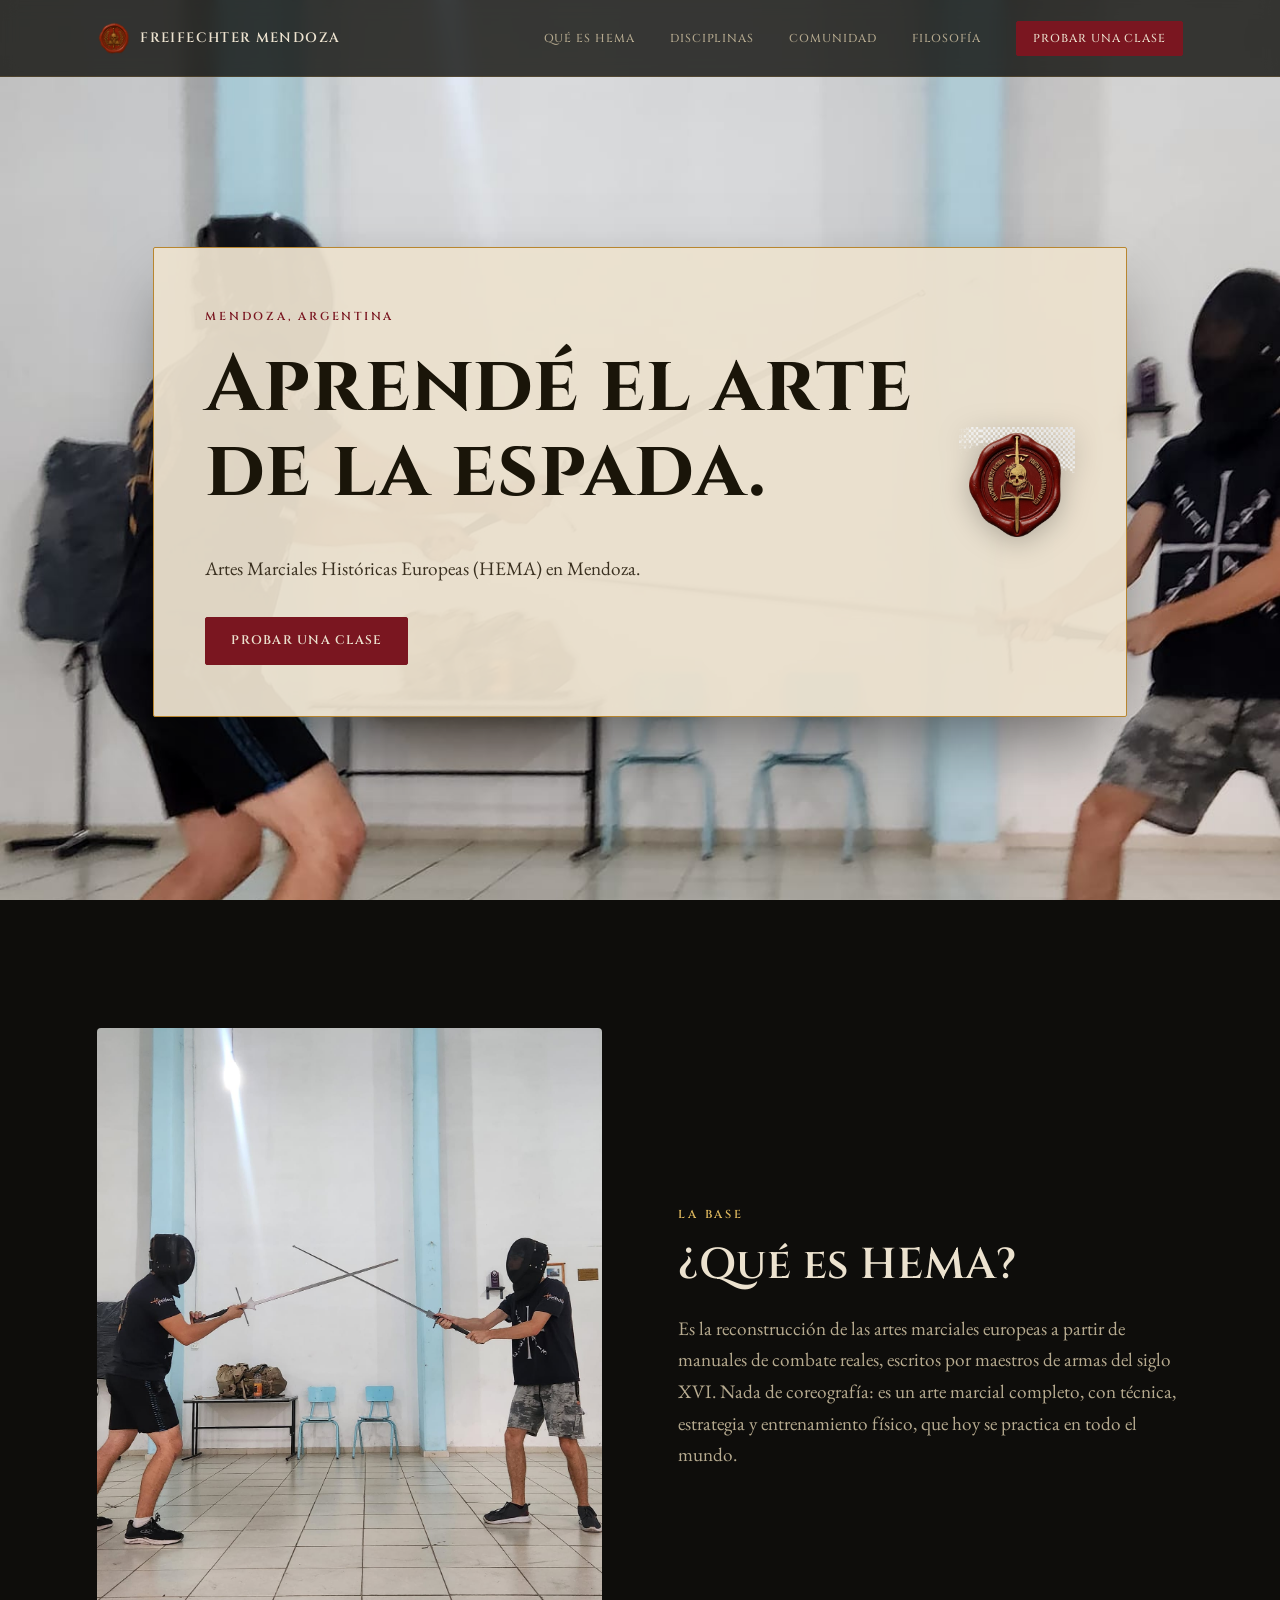
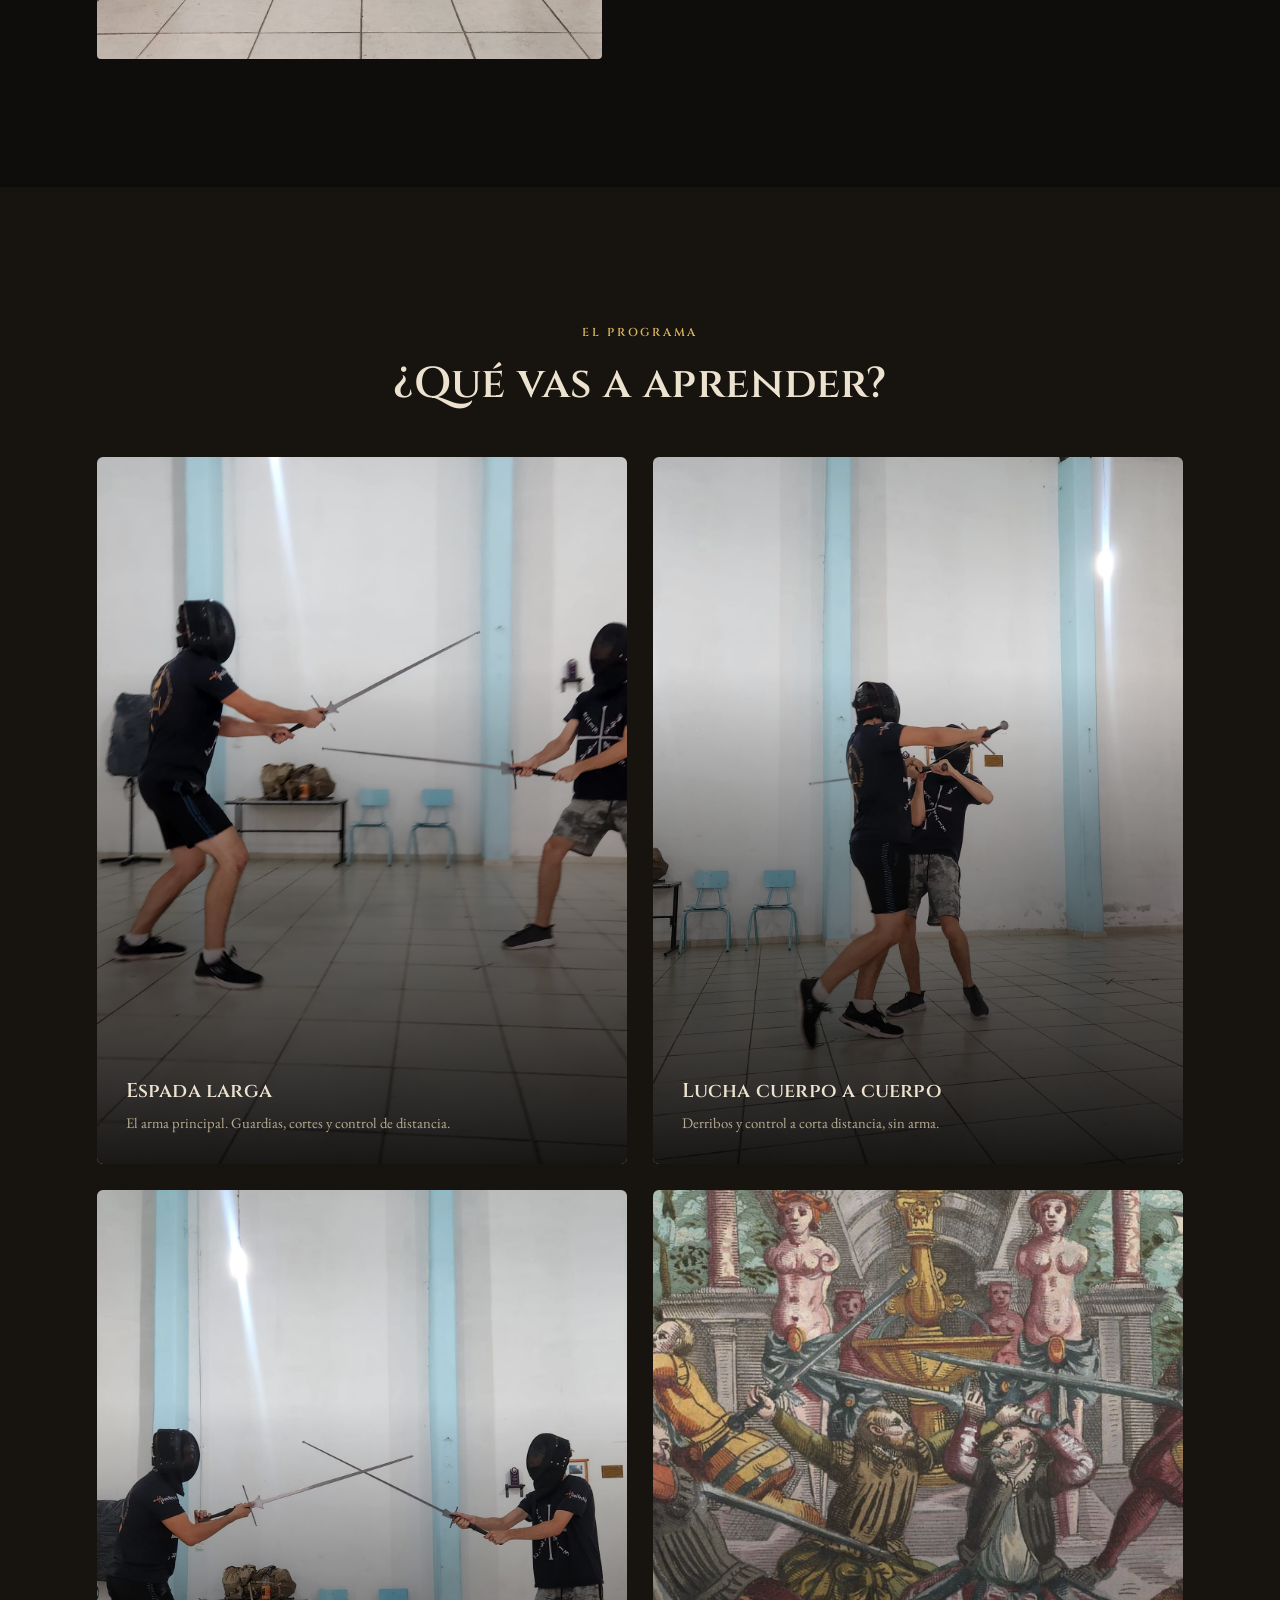
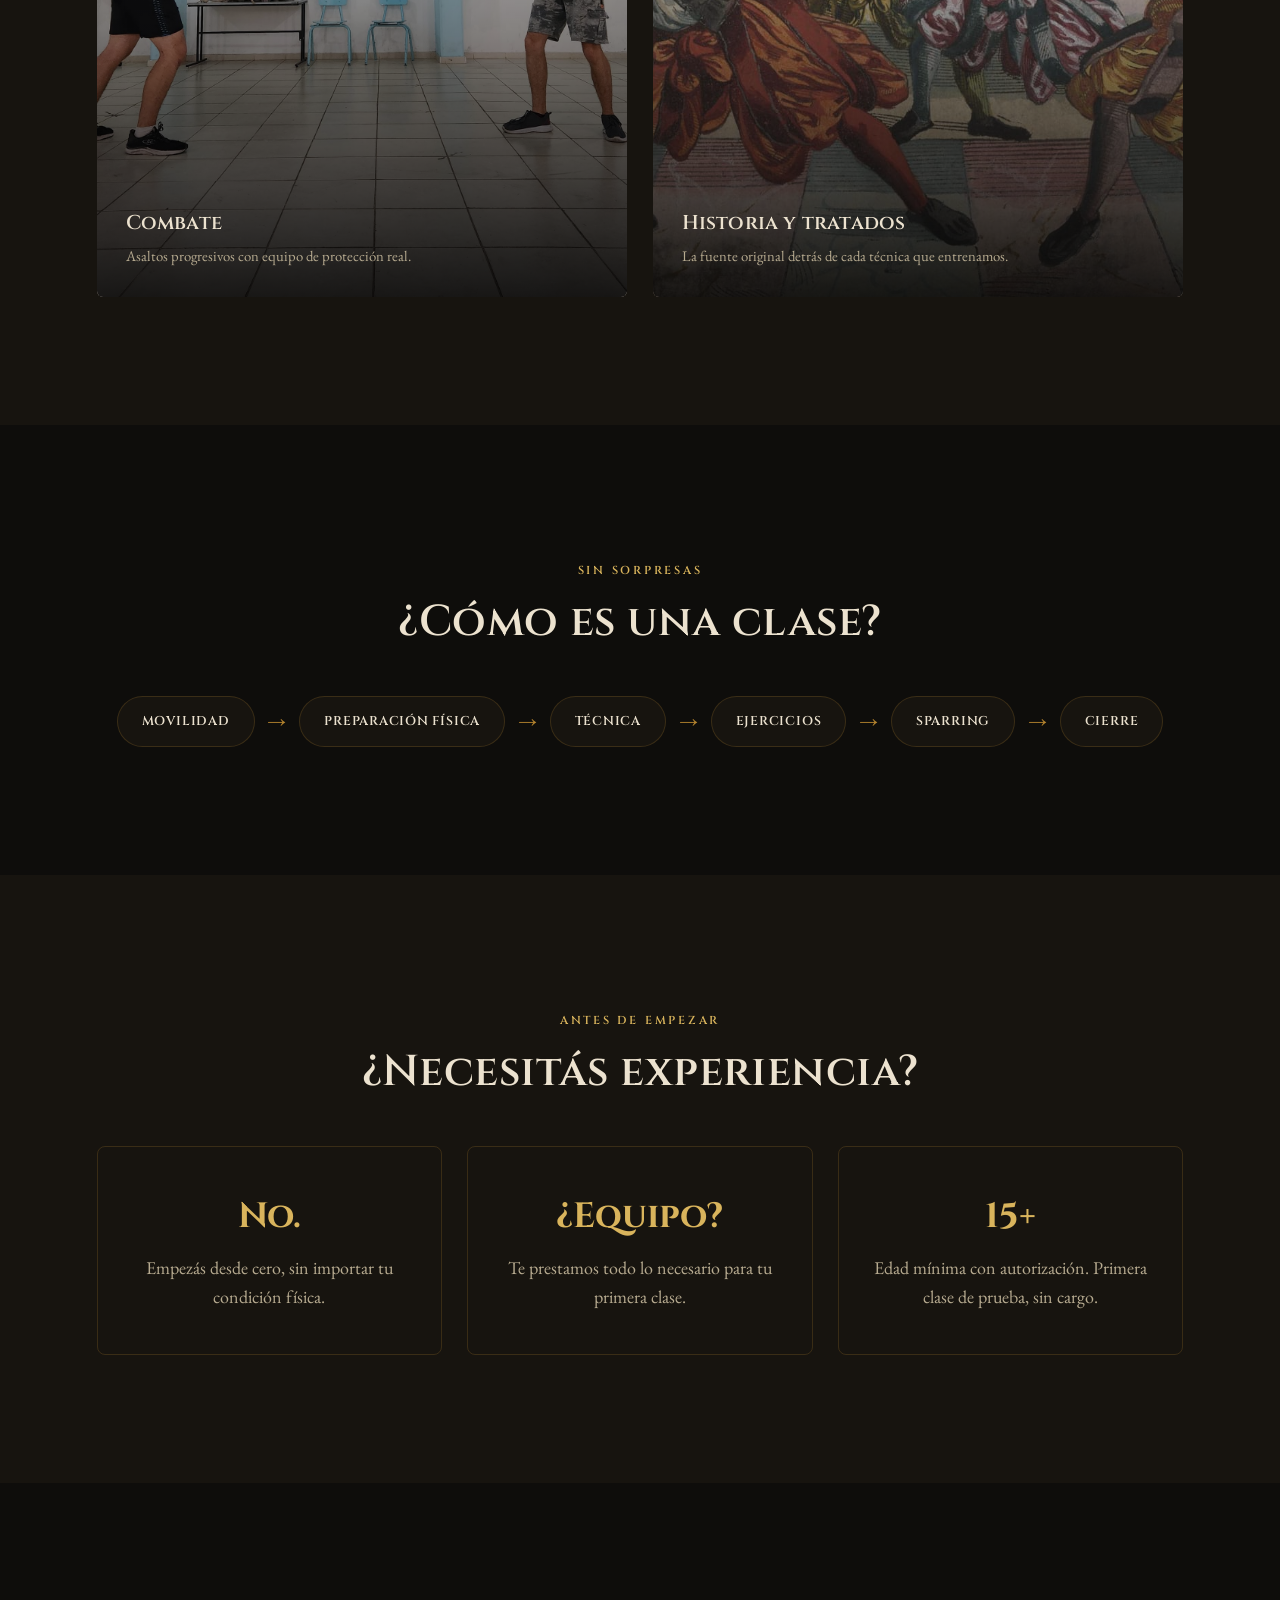
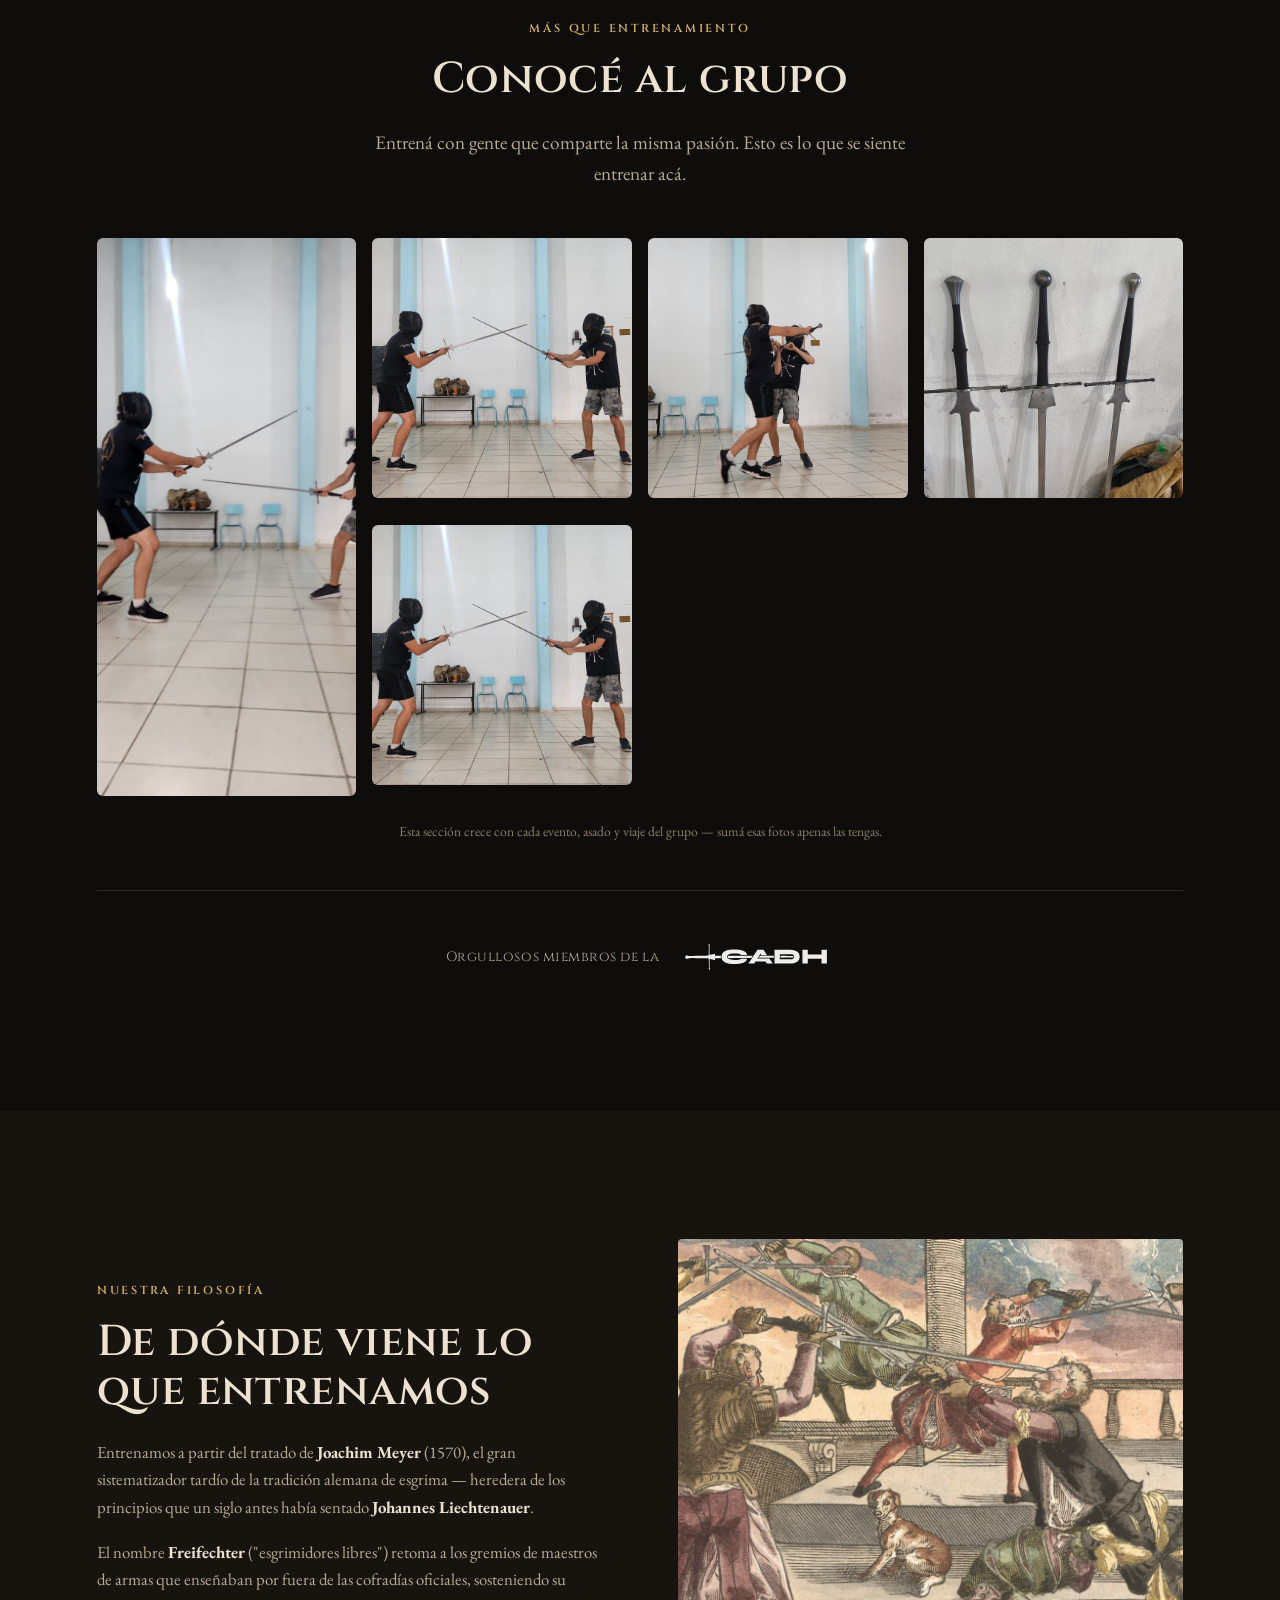
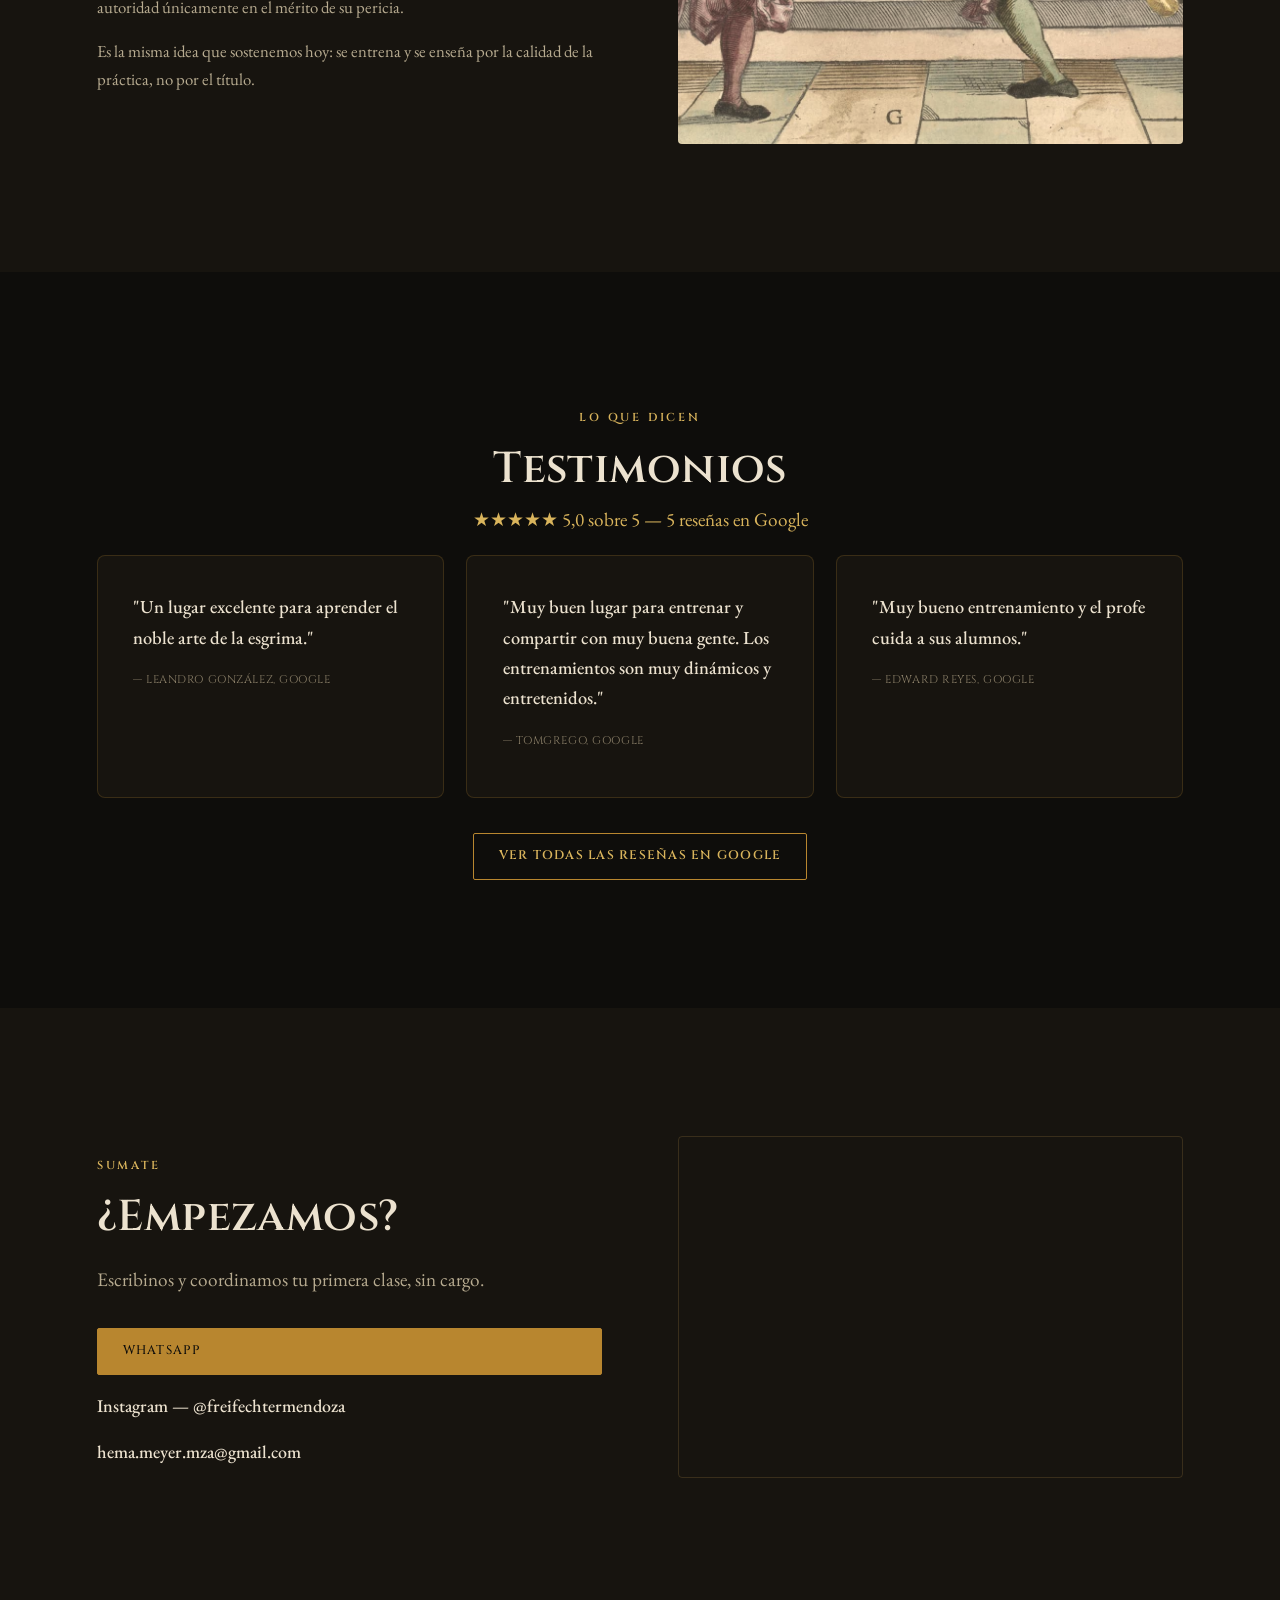
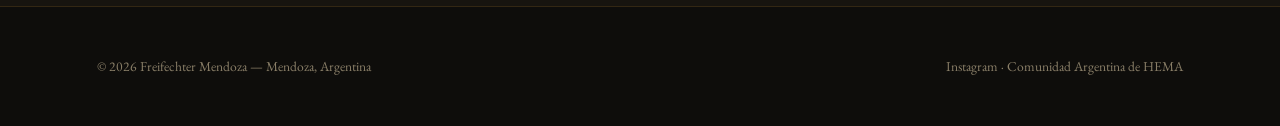
==== commit fab6190c: "Add files via upload" ====
--- a/index.html
+++ b/index.html
@@ -46,7 +46,7 @@
           <a href="https://wa.me/5492613629978?text=Hola%21%20Quiero%20probar%20una%20clase%20en%20Freifechter%20Mendoza." target="_blank" rel="noopener" class="btn solid">Probar una clase</a>
         </div>
       </div>
-      <img src="assets/img/logo.png" alt="Freifechter Mendoza" class="hero-logo">
+      <img src="assets/img/hero-seal.png" alt="Sello Freifechter Mendoza" class="hero-logo">
     </div>
   </div>
 </header>
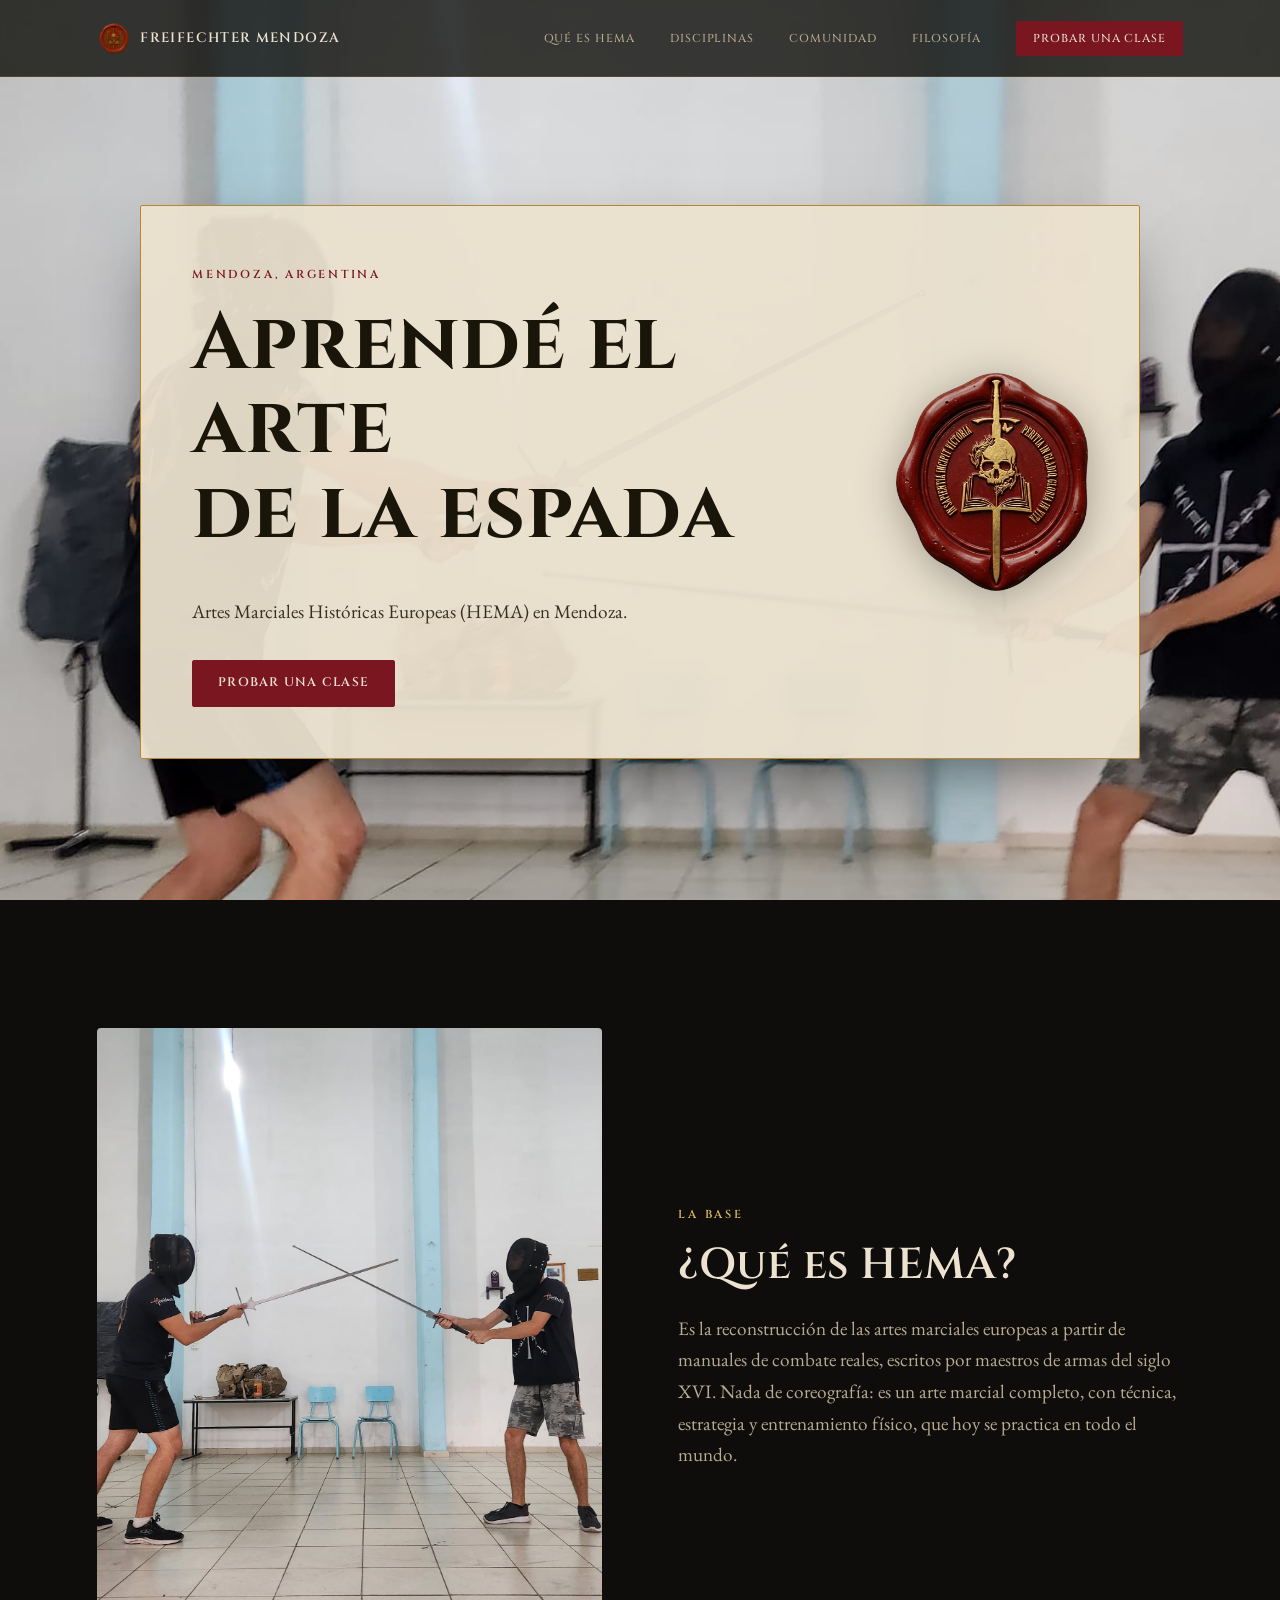
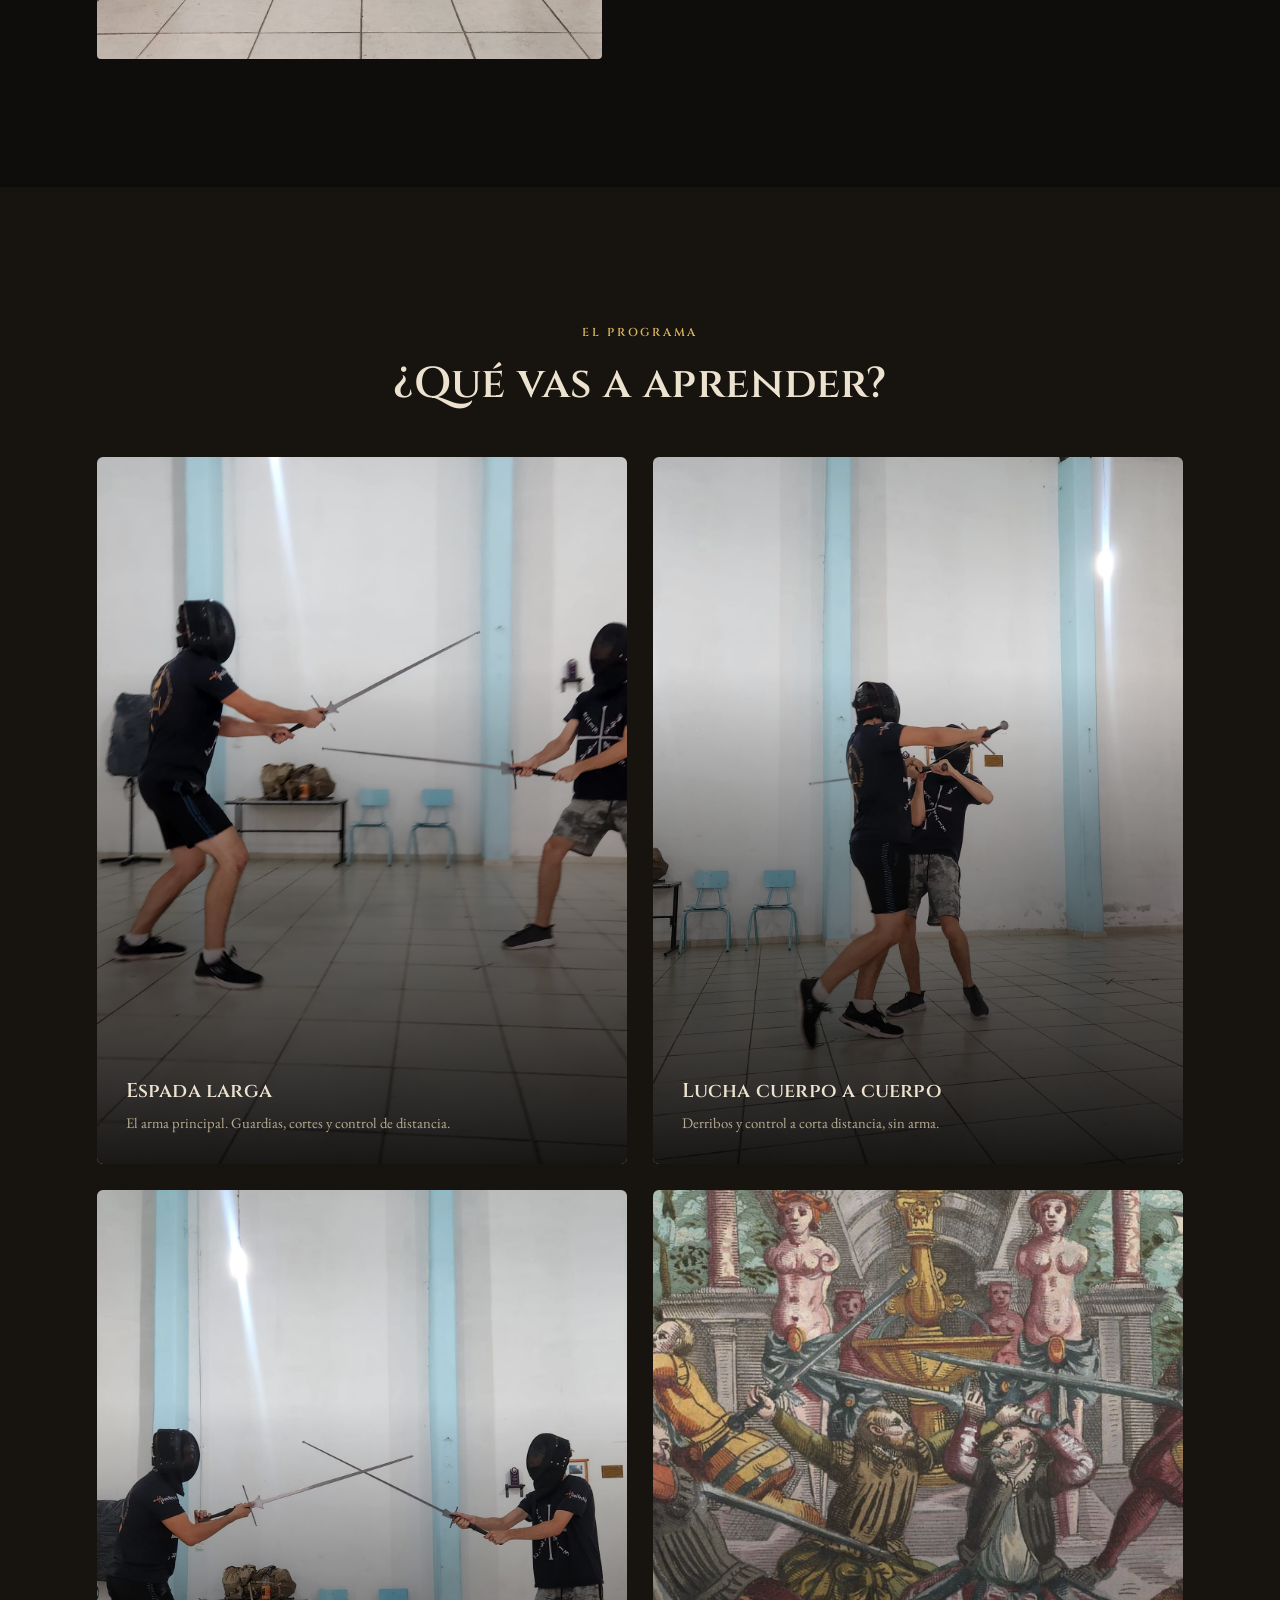
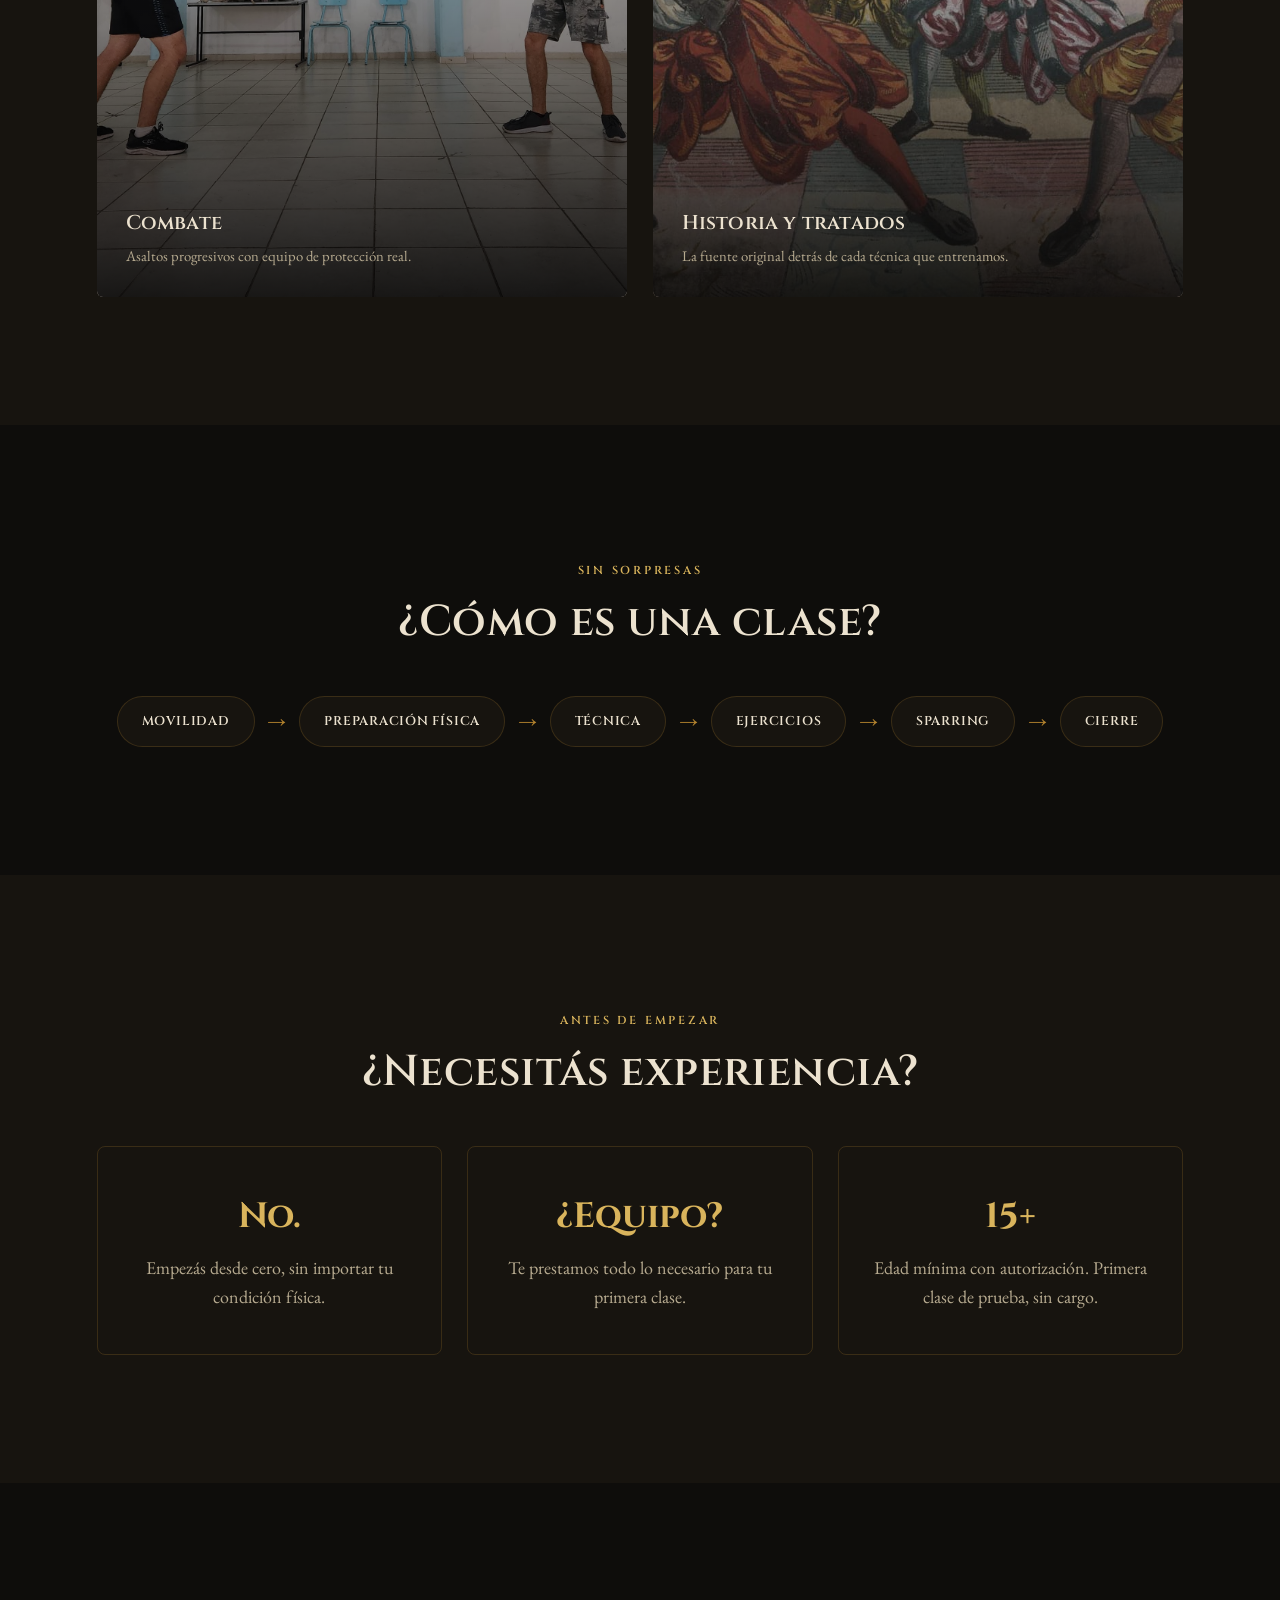
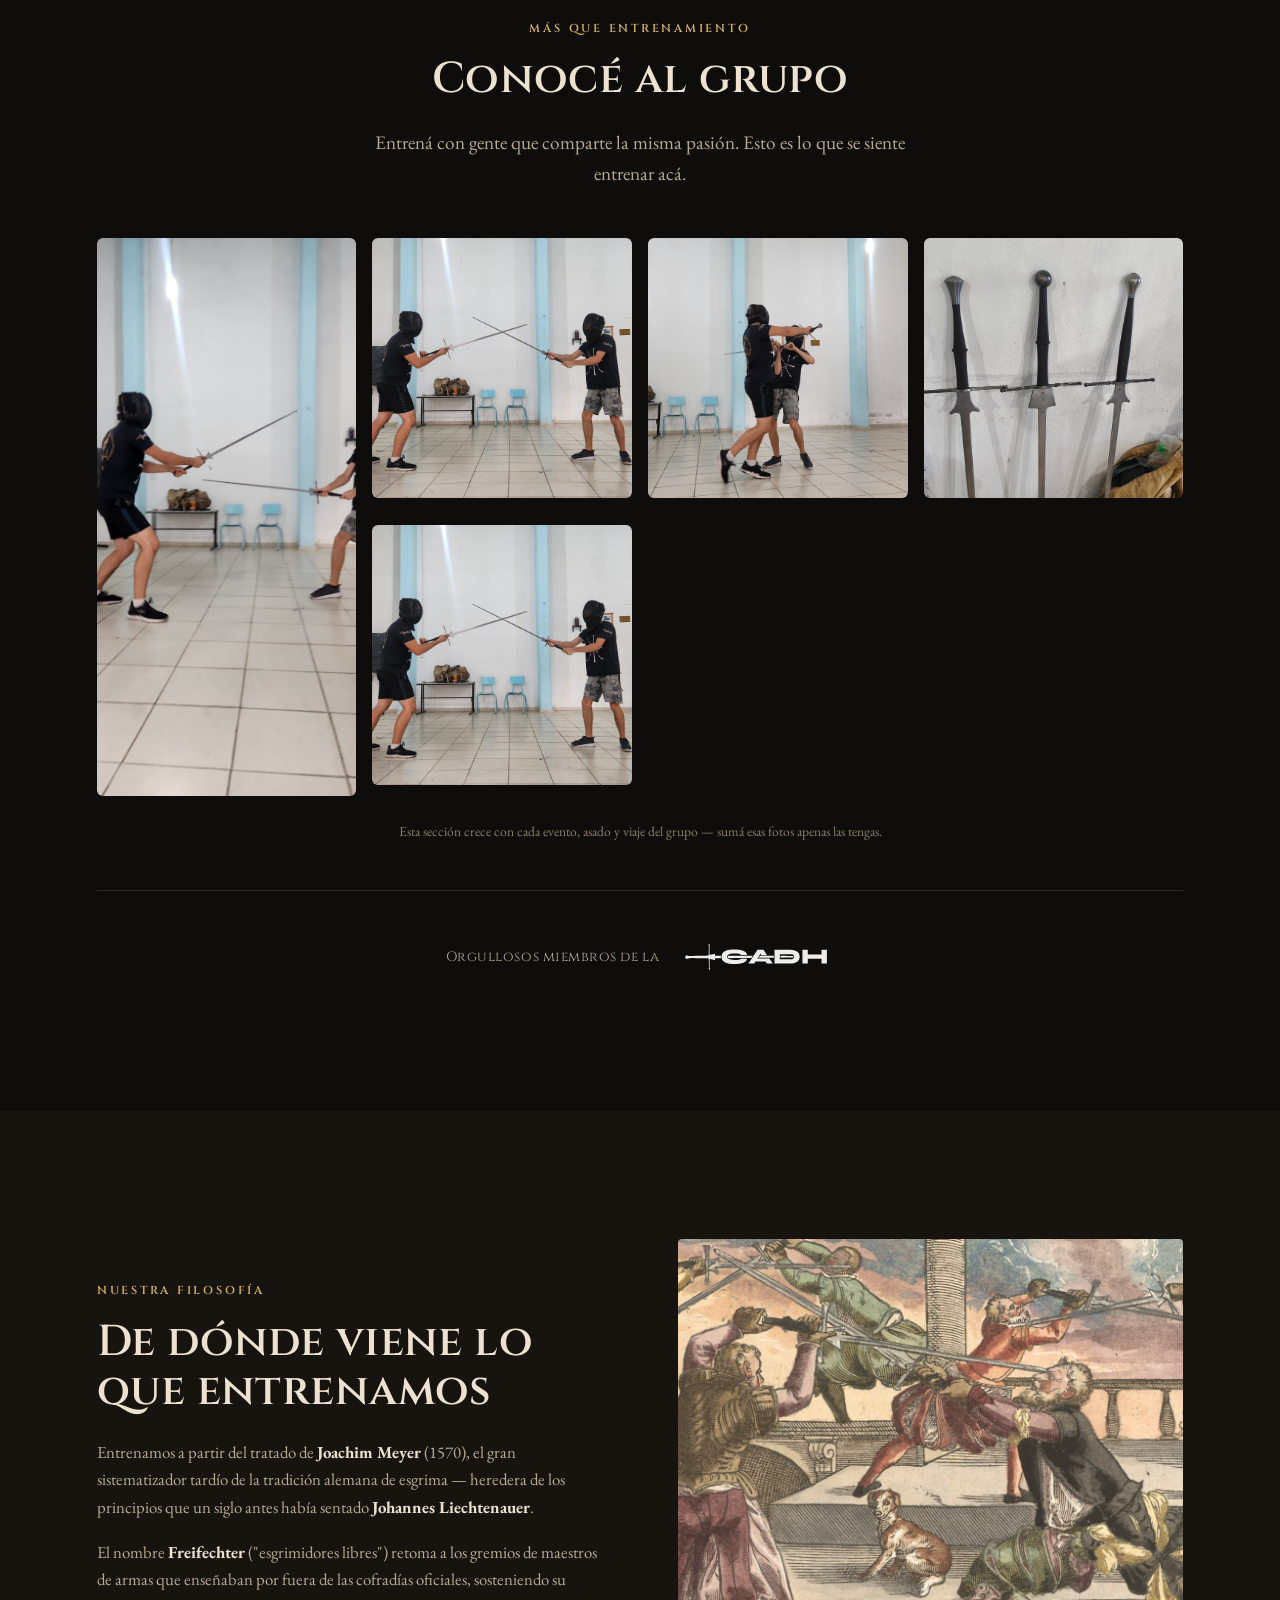
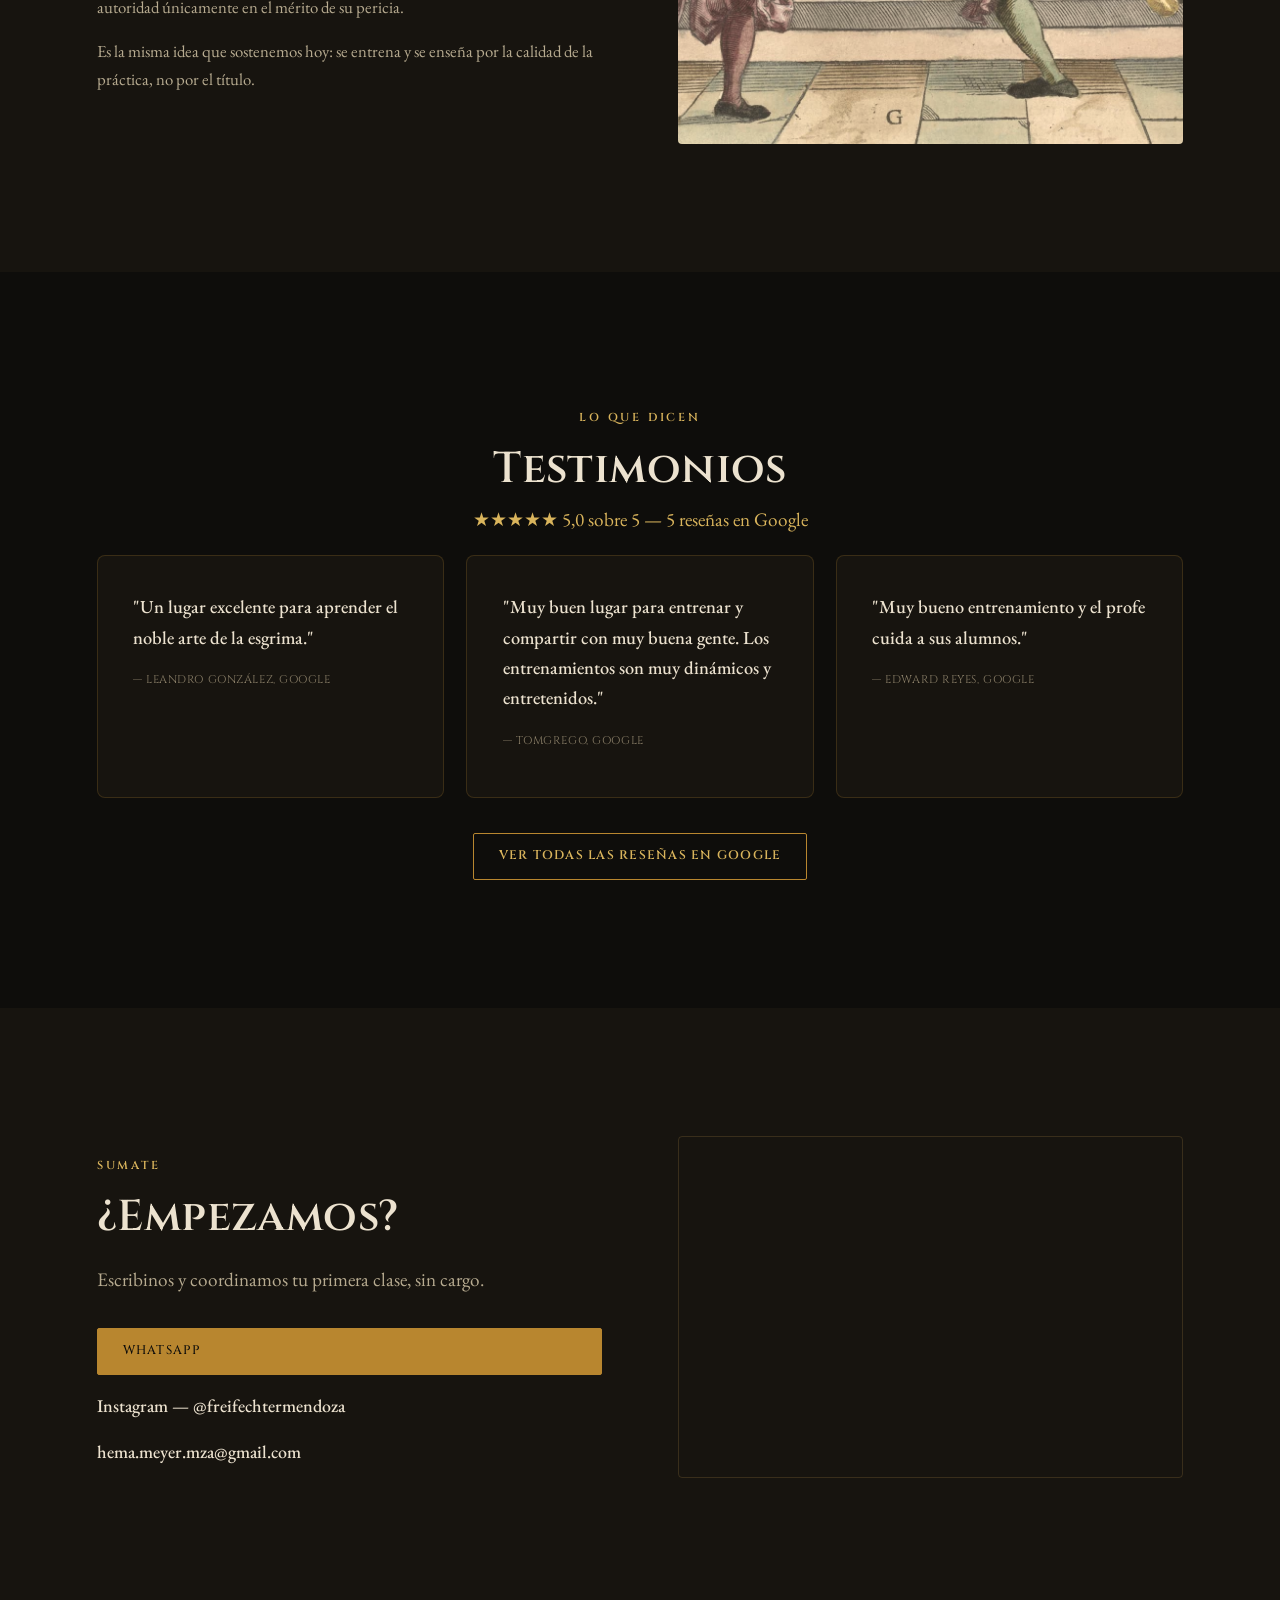
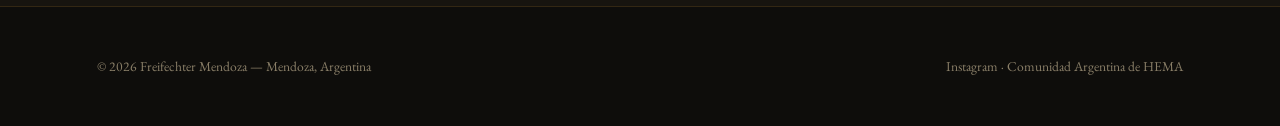
==== commit b305b49b: "Add files via upload" ====
--- a/index.html
+++ b/index.html
@@ -40,7 +40,7 @@
     <div class="hero-content reveal">
       <div class="hero-text">
         <span class="eyebrow">Mendoza, Argentina</span>
-        <h1>Aprendé el arte<br>de la espada.</h1>
+        <h1>Aprendé el arte<br>de la espada</h1>
         <p class="lead">Artes Marciales Históricas Europeas (HEMA) en Mendoza.</p>
         <div class="hero-actions">
           <a href="https://wa.me/5492613629978?text=Hola%21%20Quiero%20probar%20una%20clase%20en%20Freifechter%20Mendoza." target="_blank" rel="noopener" class="btn solid">Probar una clase</a>
--- a/assets/css/style.css
+++ b/assets/css/style.css
@@ -97,8 +97,8 @@
 }
 .hero-text{ flex:1 1 auto; }
 .hero-logo{
-  width:clamp(90px,9vw,130px); height:auto; flex-shrink:0;
-  filter:drop-shadow(0 4px 14px rgba(0,0,0,.25));
+  width:clamp(150px,15vw,230px); height:auto; flex-shrink:0;
+  filter:drop-shadow(0 6px 20px rgba(0,0,0,.3));
 }
 .hero .eyebrow{ color:var(--wax); }
 .hero h1{ color:#1a1509; }
@@ -106,6 +106,7 @@
 .hero-actions{ display:flex; gap:1rem; flex-wrap:wrap; }
 @media (max-width:780px){
   .hero-content{ flex-direction:column-reverse; text-align:center; }
+  .hero-actions{ justify-content:center; }
 }
 
 /* ===== Qué es HEMA (foto + texto) ===== */
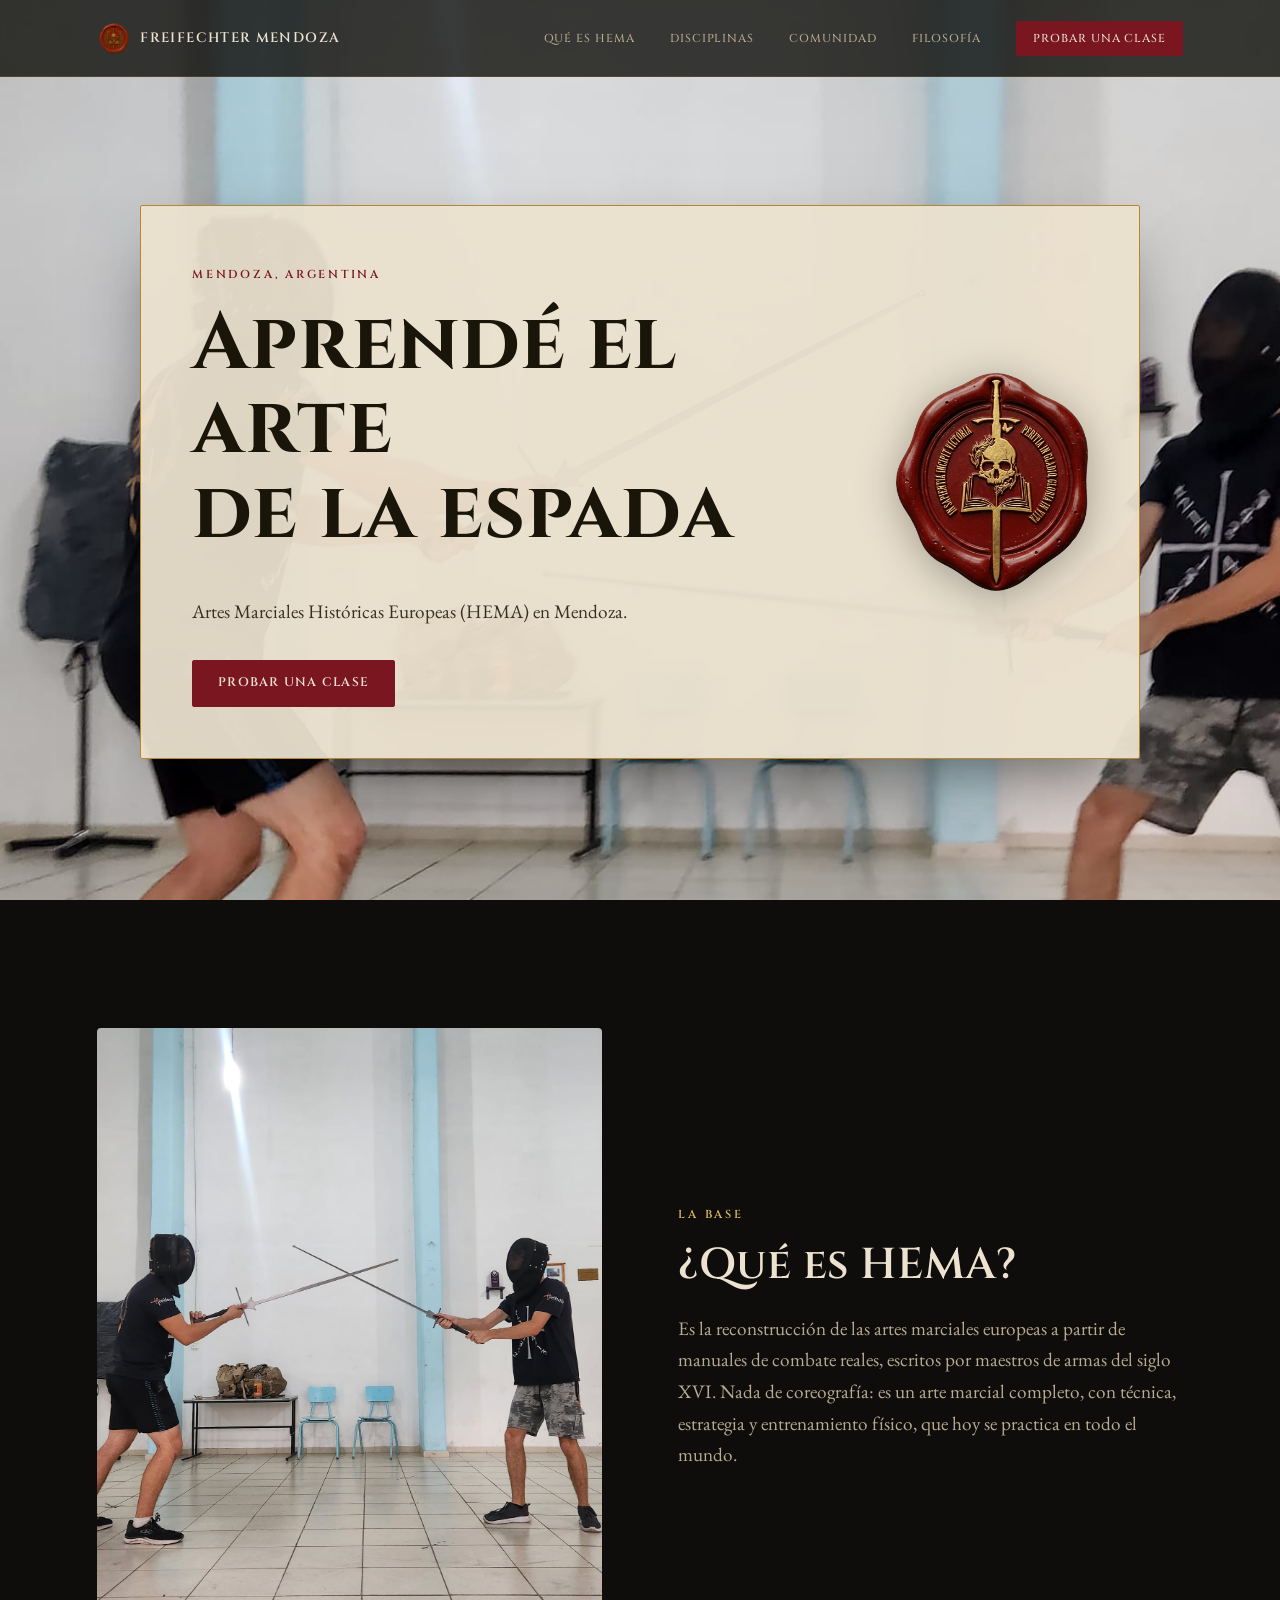
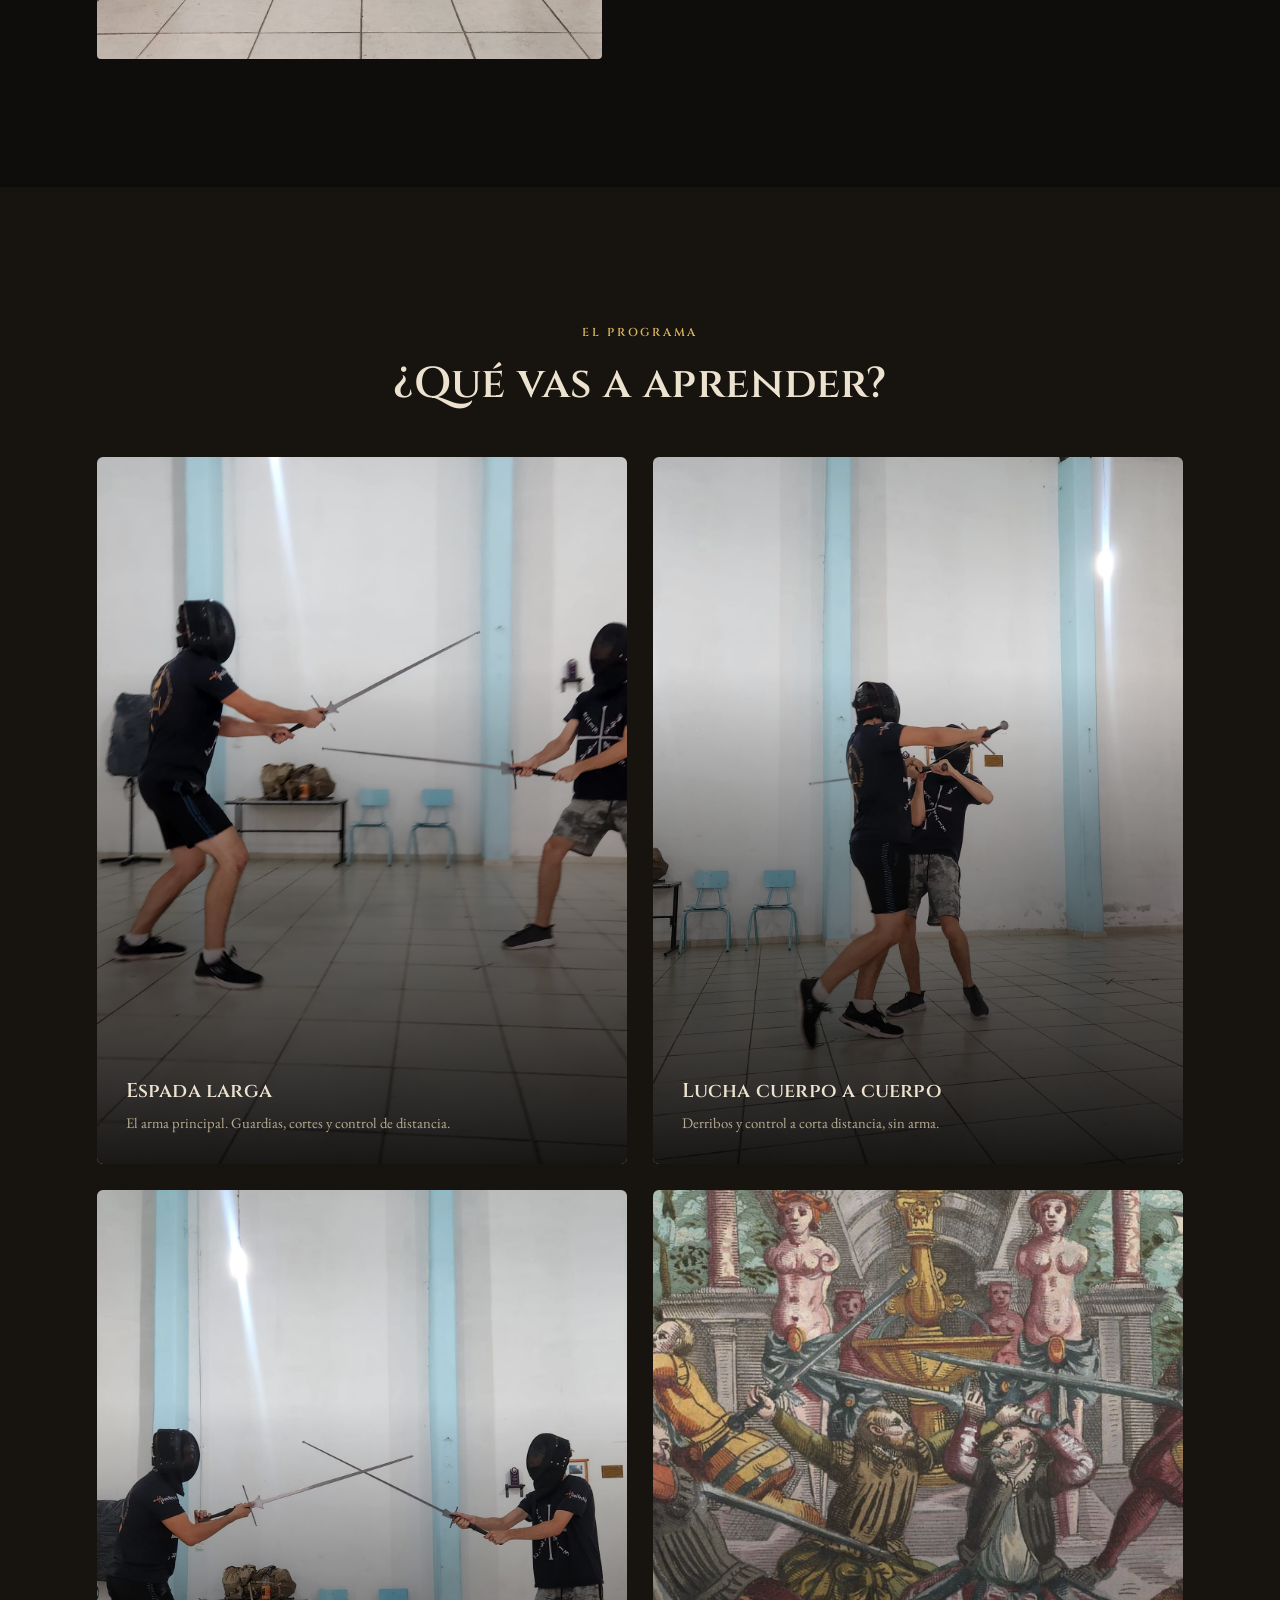
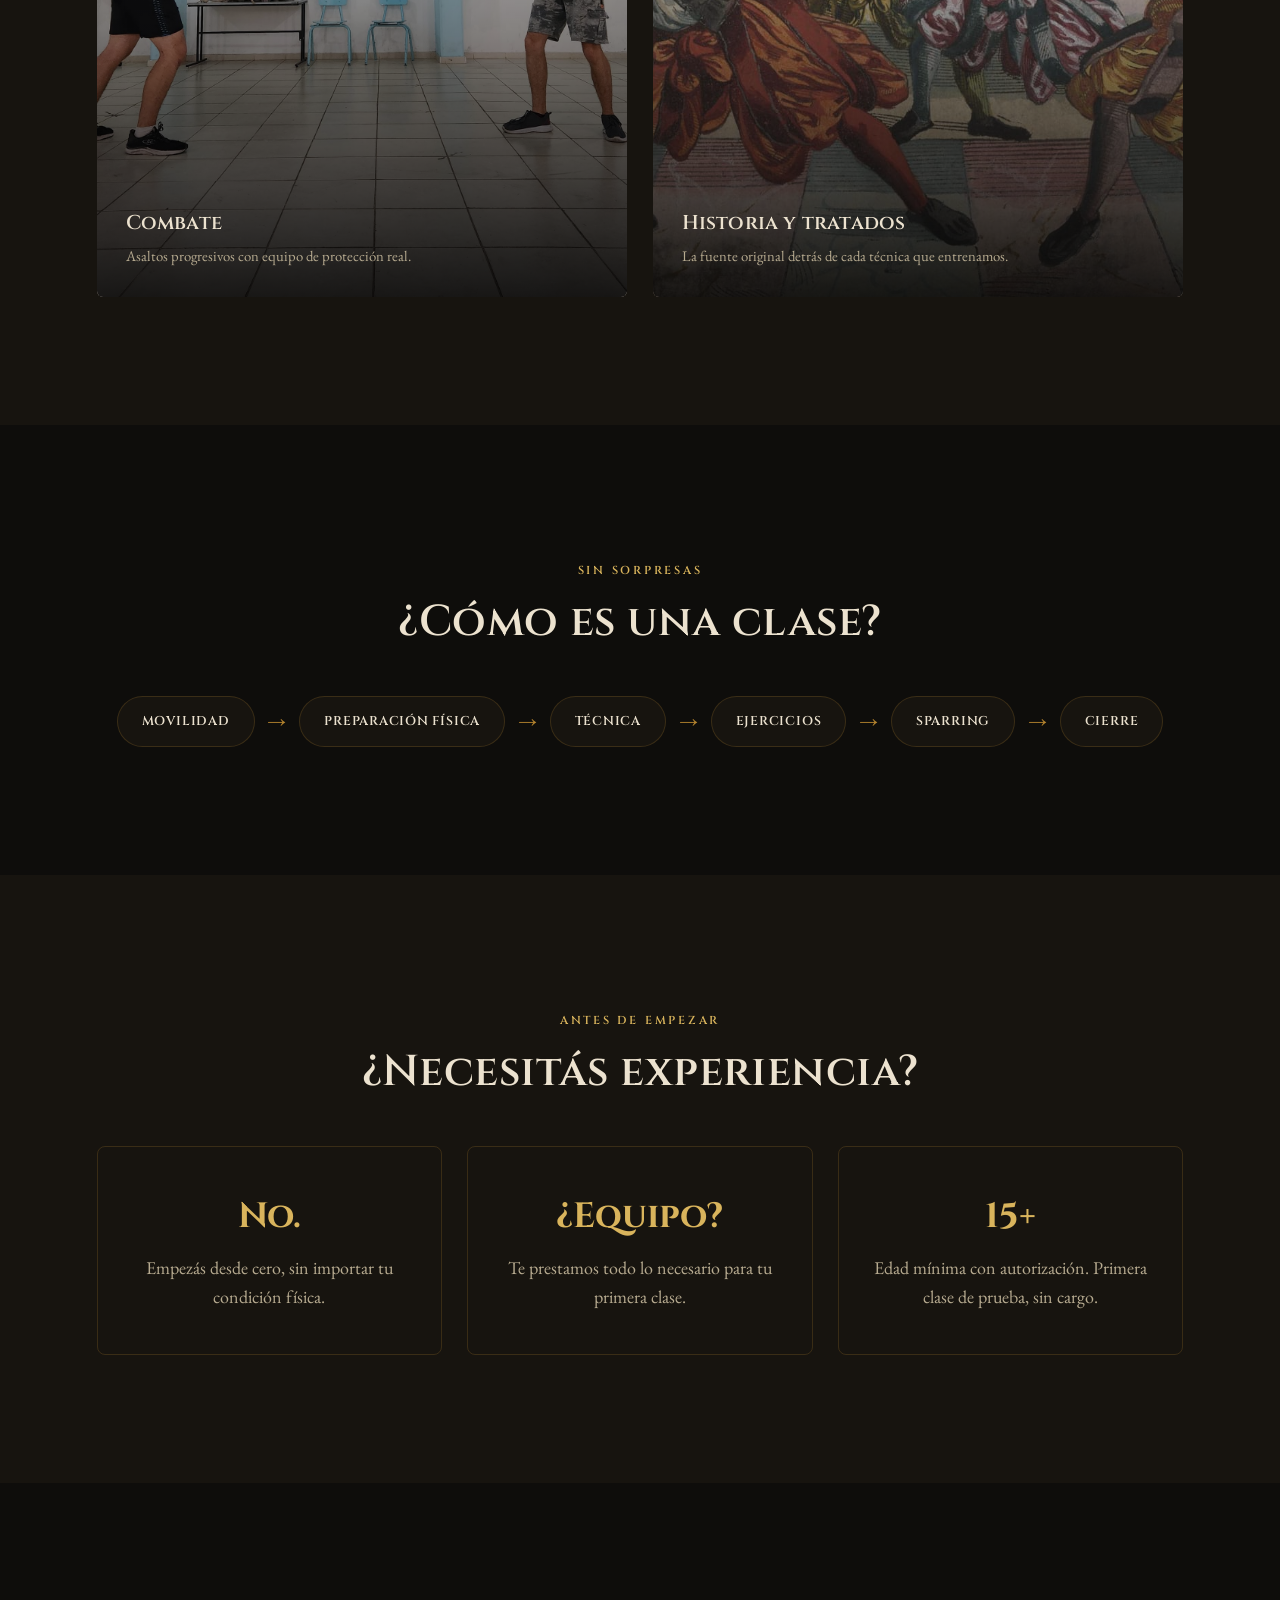
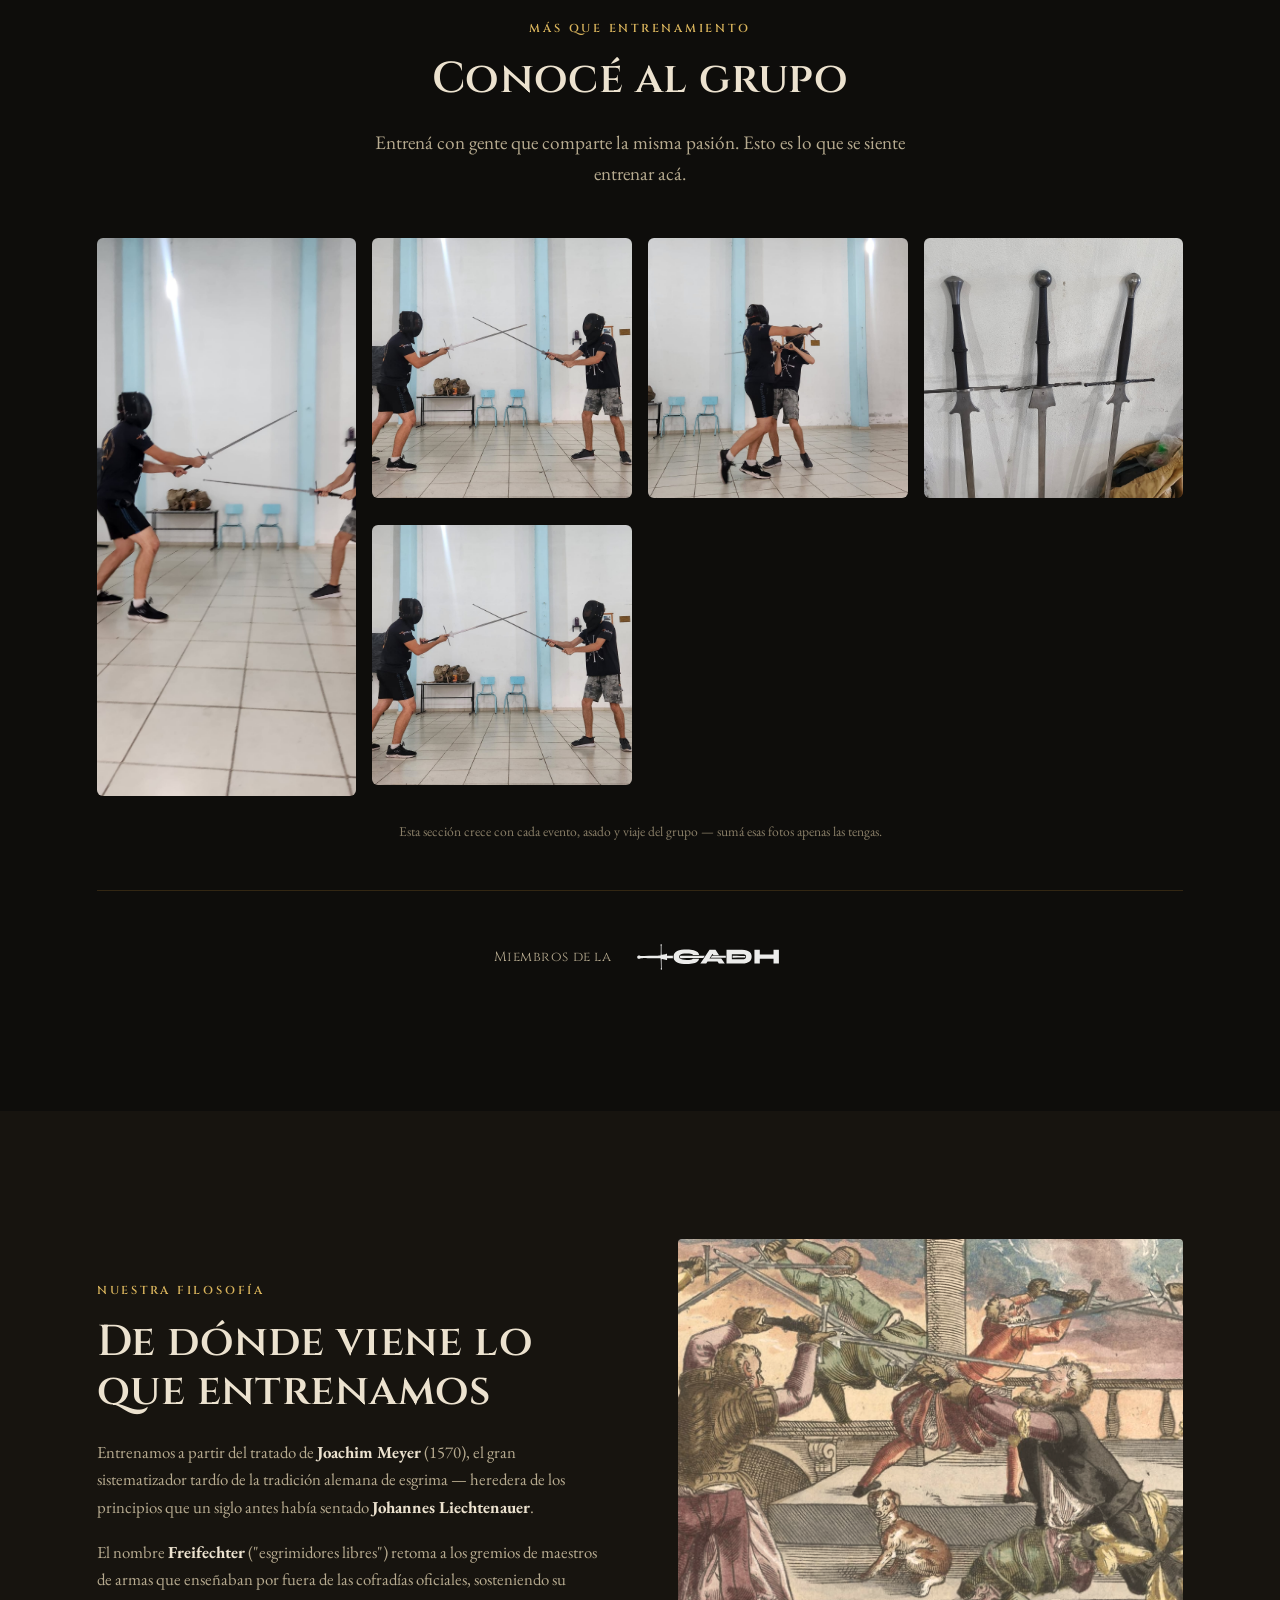
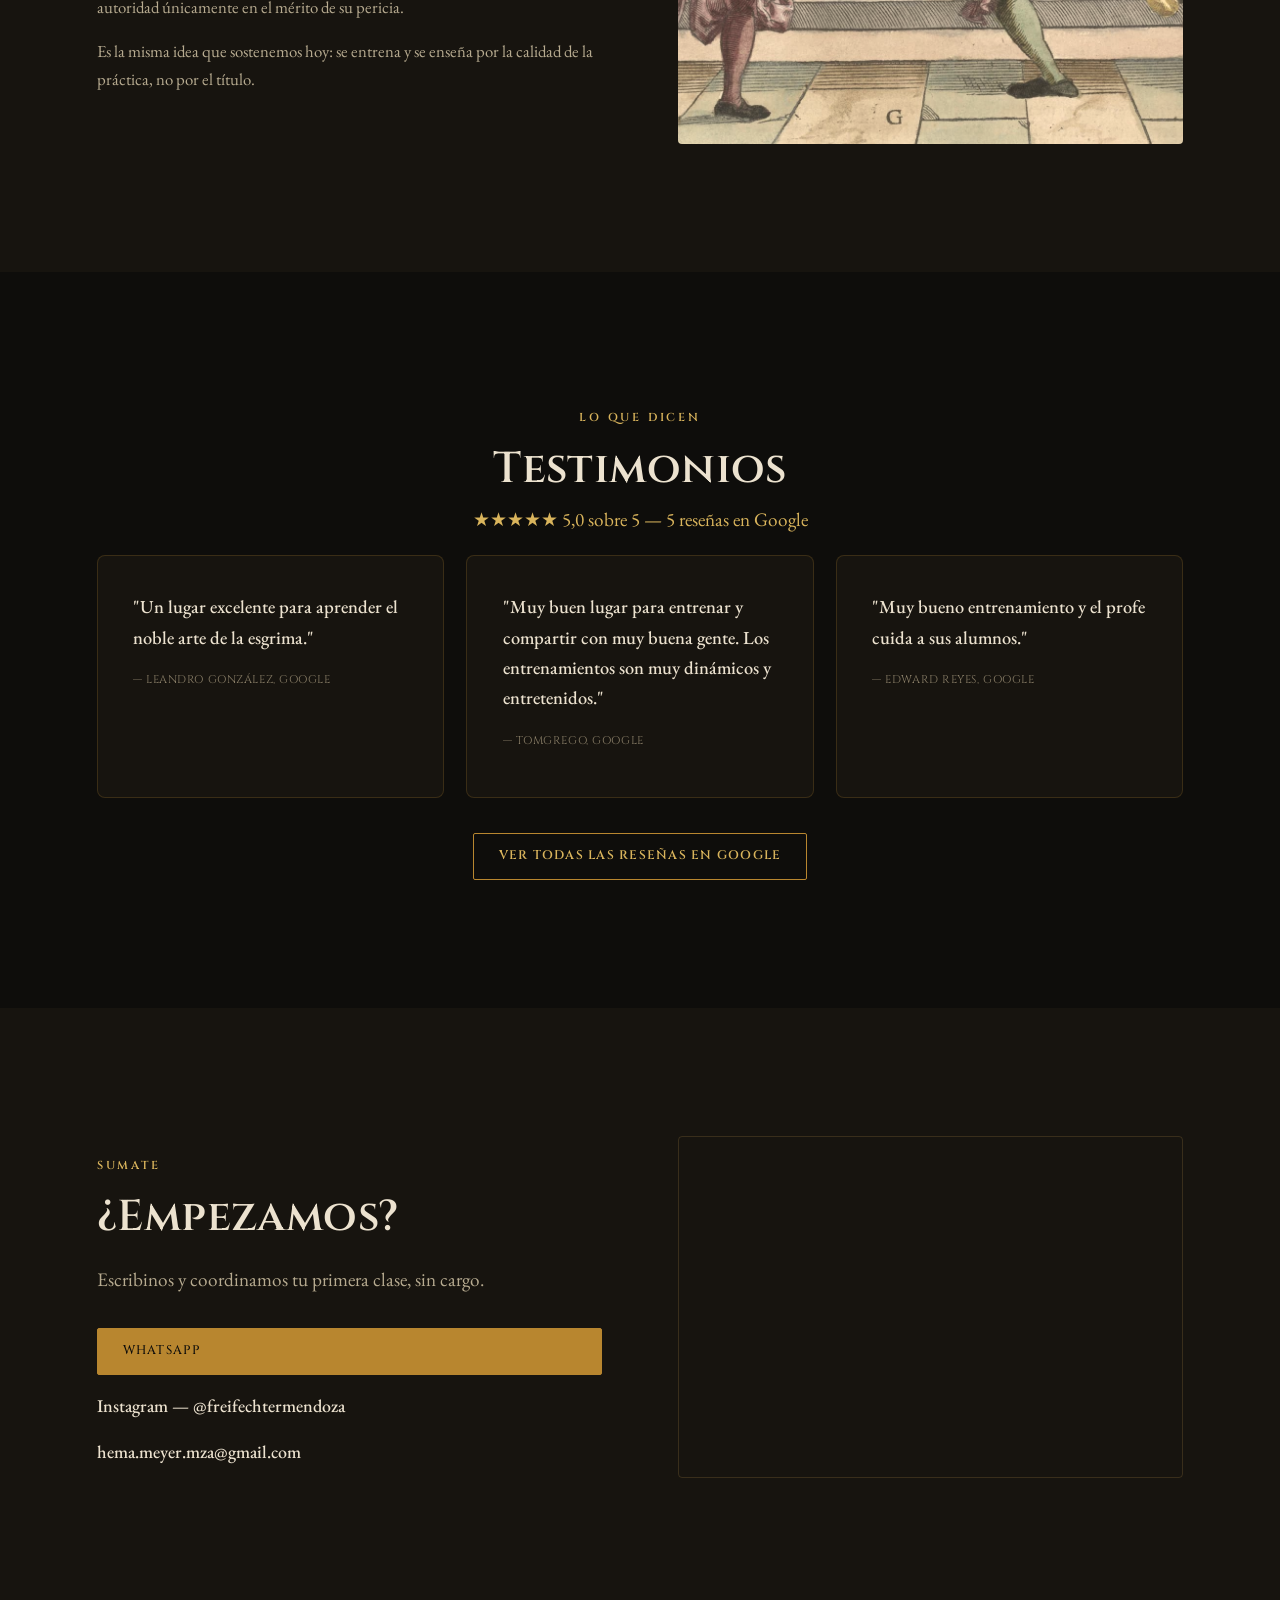
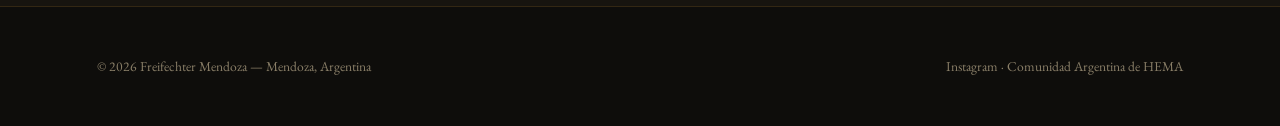
==== commit 05943b49: "index.html" ====
--- a/index.html
+++ b/index.html
@@ -150,7 +150,7 @@
     </div>
     <p class="form-note center" style="margin-top:1.5rem;font-size:.85rem;color:var(--gray-dim);">Esta sección crece con cada evento, asado y viaje del grupo — sumá esas fotos apenas las tengas.</p>
     <div class="cadh-badge reveal">
-      <span>Orgullosos miembros de la</span>
+      <span>Miembros de la</span>
       <a href="https://www.cadh-hema.com.ar" target="_blank" rel="noopener">
         <img src="assets/img/logo-cadh.svg" alt="Comunidad Argentina de HEMA">
       </a>
--- a/assets/css/style.css
+++ b/assets/css/style.css
@@ -211,9 +211,10 @@
 @media (max-width:640px){
   body{ font-size:16px; }
   .nav-links{
-    position:fixed; inset:0 0 0 auto; width:min(78vw,300px); background:var(--bg-2);
+    position:fixed; top:0; right:0; bottom:0; left:auto; width:min(78vw,300px); background:var(--bg-2);
     border-left:1px solid var(--line); flex-direction:column; align-items:flex-start;
-    justify-content:center; gap:1.6rem; padding:2rem; transform:translateX(100%); transition:transform .3s ease;
+    justify-content:flex-start; gap:1.6rem; padding:6.5rem 2rem 2rem; transform:translateX(100%); transition:transform .3s ease;
+    overflow-y:auto; z-index:150;
   }
   .nav-links.open{ transform:none; }
   .nav-toggle{ display:flex; align-items:center; justify-content:center; }
